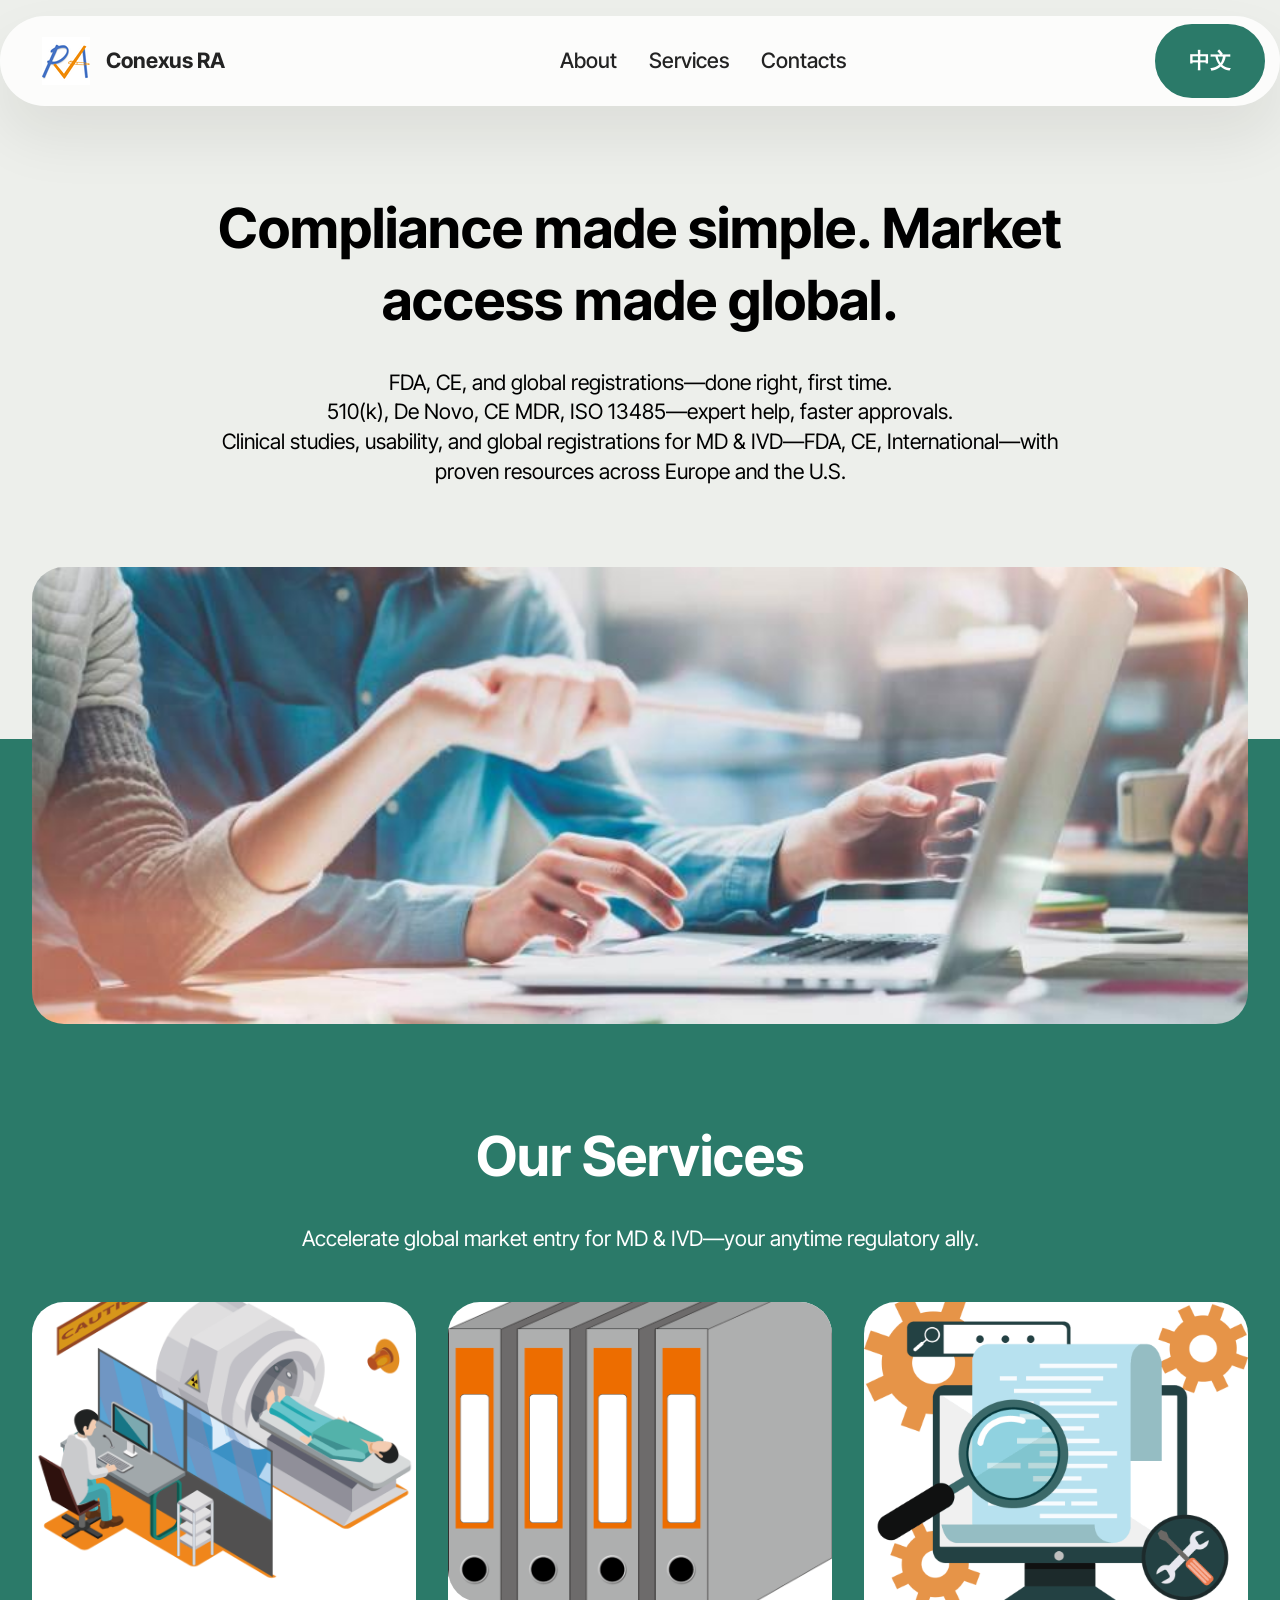
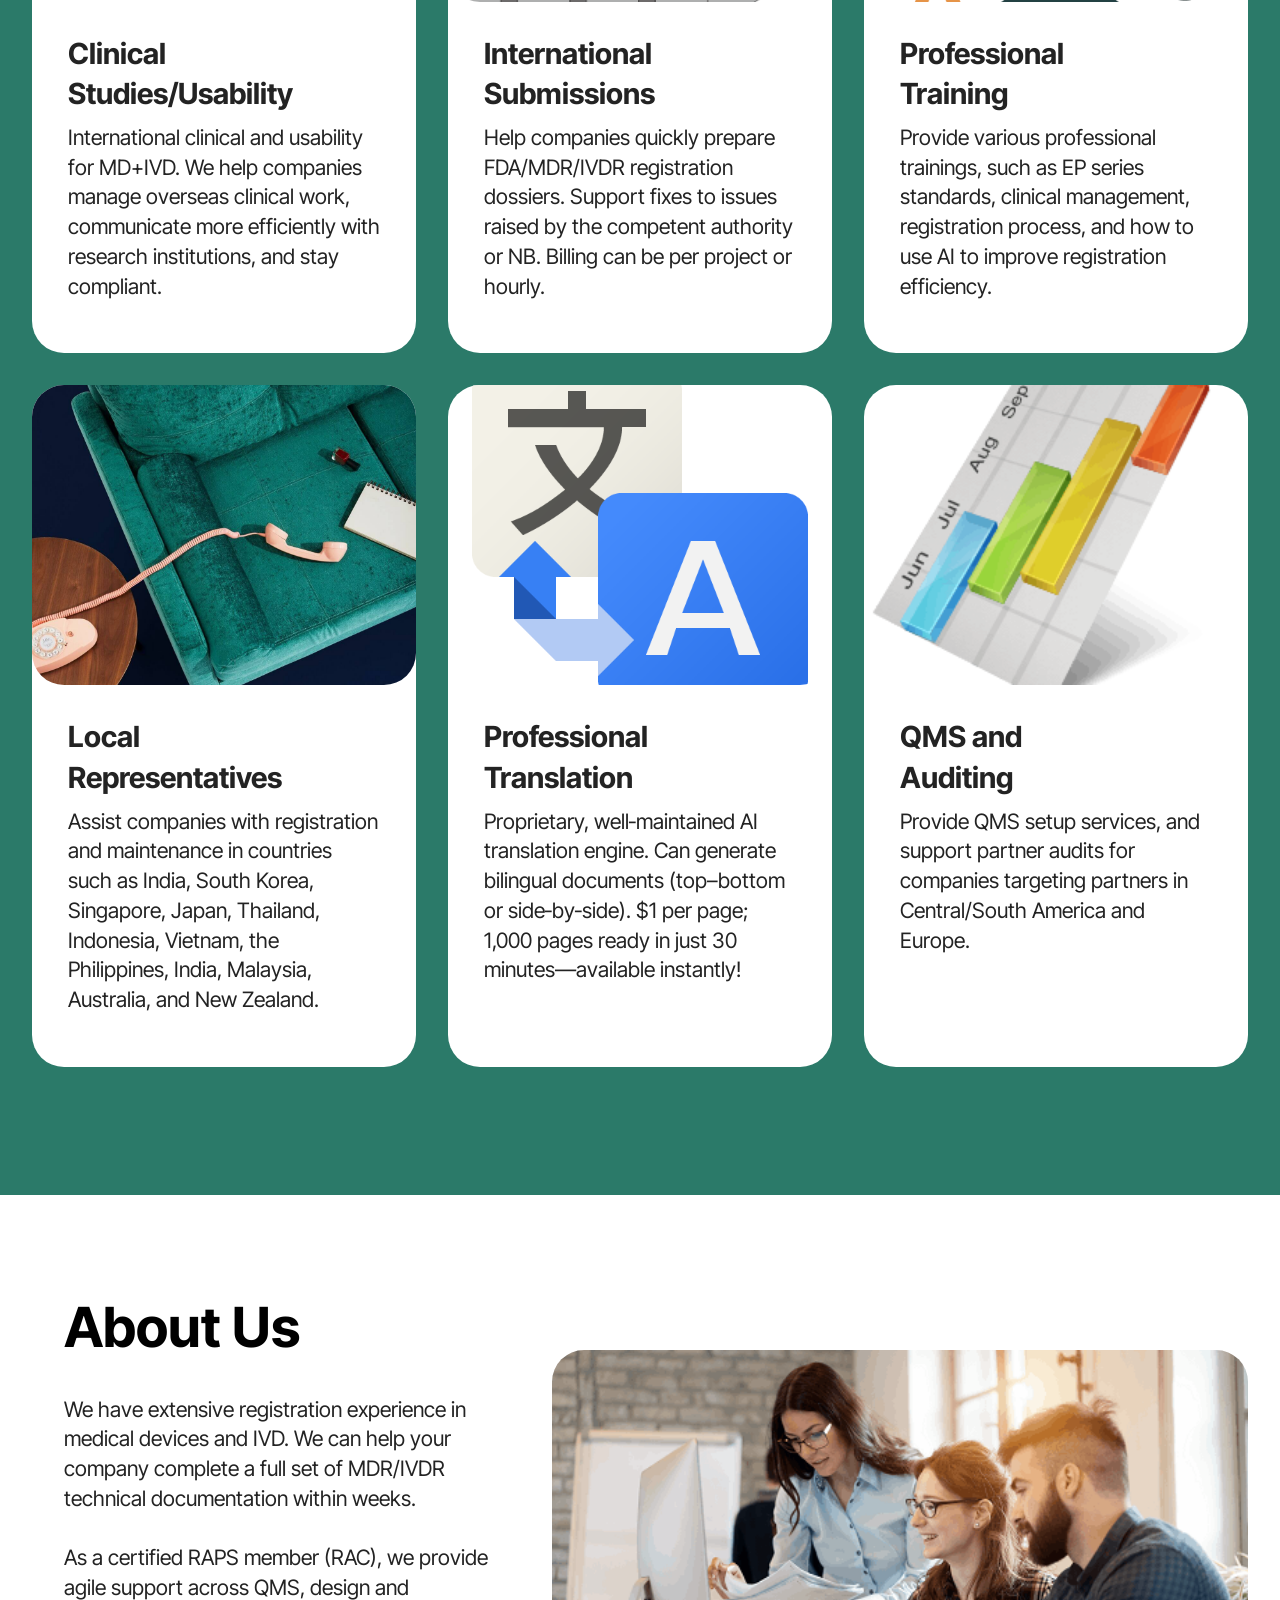
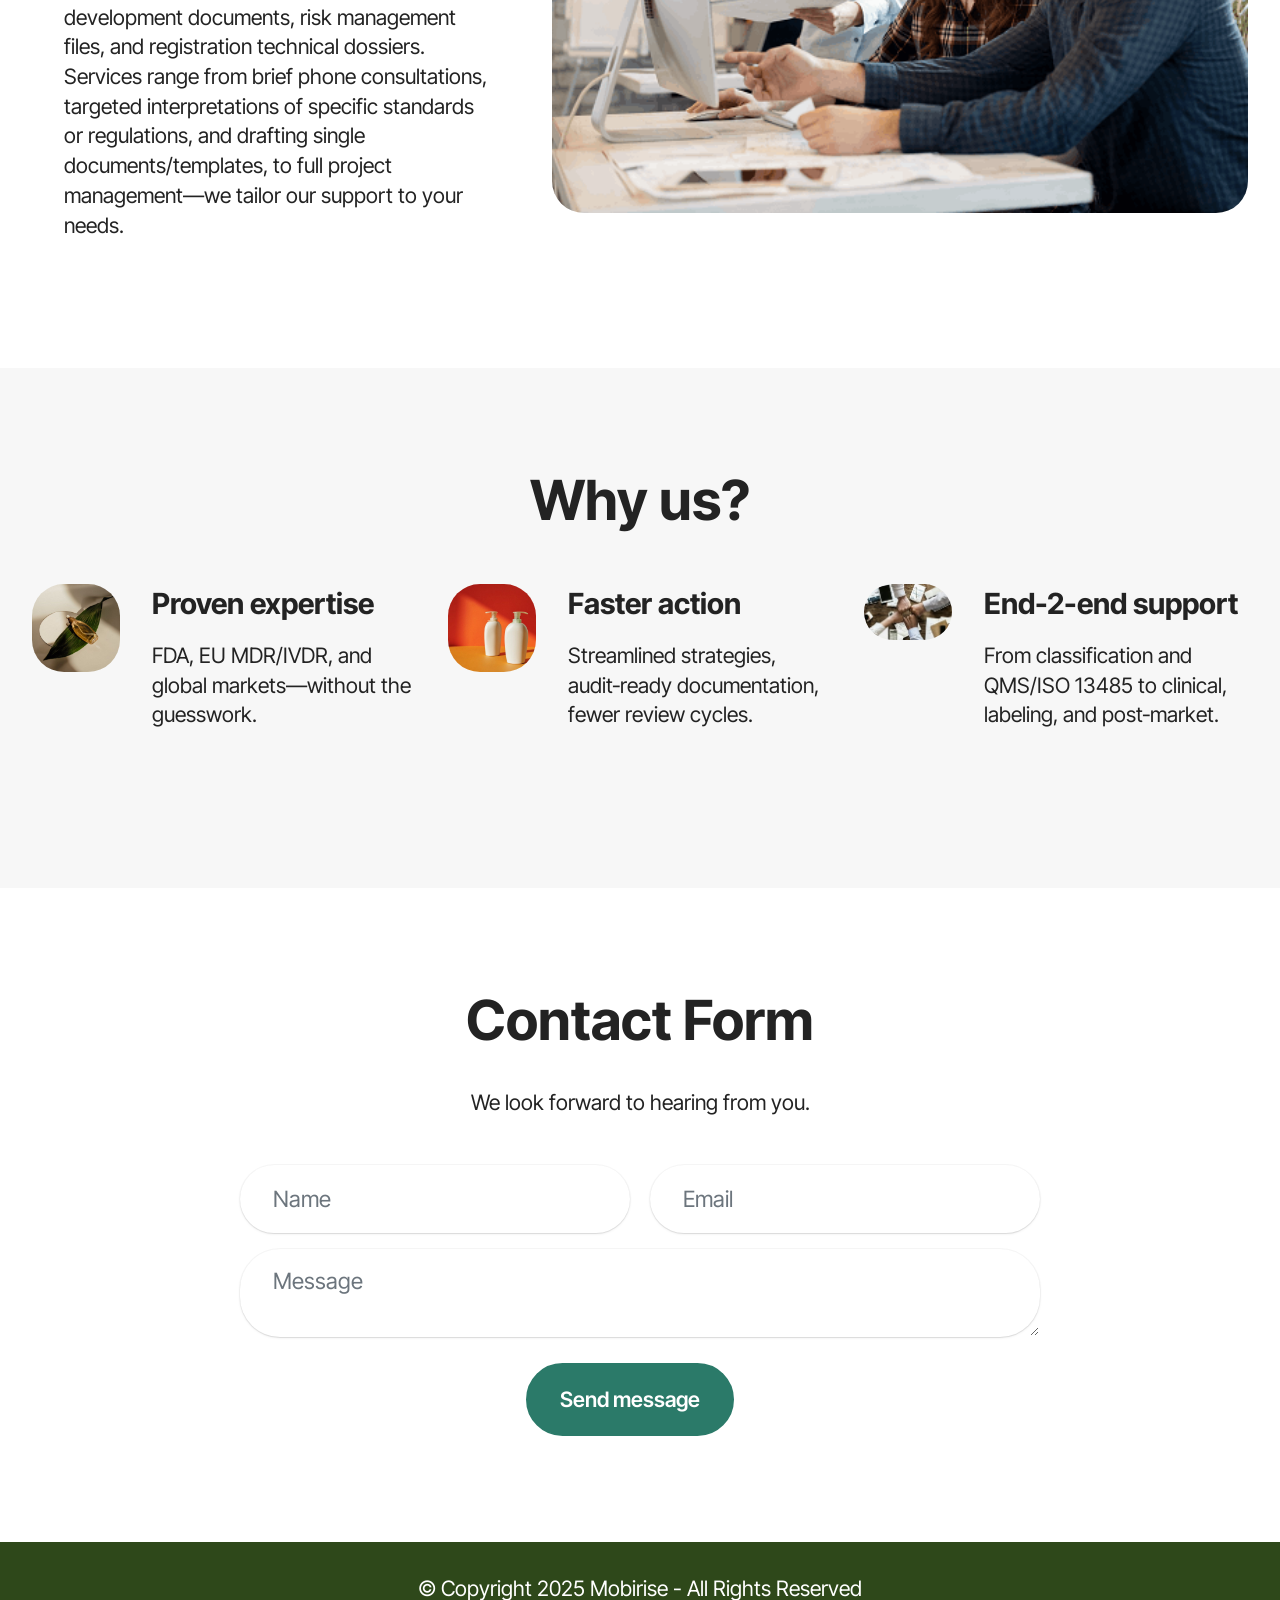
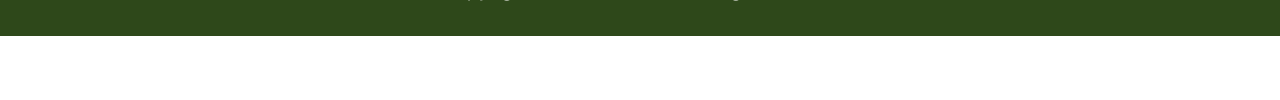
==== index.html @ fc30dd60 "minor corrections" ====
<!DOCTYPE html>
<html  >
<head>
  <!-- Site made with Mobirise Website Builder v6.1.4, https://mobirise.com -->
  <meta charset="UTF-8">
  <meta http-equiv="X-UA-Compatible" content="IE=edge">
  <meta name="generator" content="Mobirise v6.1.4, mobirise.com">
  <meta name="viewport" content="width=device-width, initial-scale=1, minimum-scale=1">
  <link rel="shortcut icon" href="assets/images/ra.ico" type="image/x-icon">
  <meta name="description" content="">
  
  
  <title>Home</title>
  <link rel="stylesheet" href="assets/web/assets/mobirise-icons2/mobirise2.css">
  <link rel="stylesheet" href="assets/bootstrap/css/bootstrap.min.css">
  <link rel="stylesheet" href="assets/animatecss/animate.css">
  <link rel="stylesheet" href="assets/dropdown/css/style.css">
  <link rel="stylesheet" href="assets/theme/css/style.css">
  <link rel="preload" href="https://fonts.googleapis.com/css?family=Inter+Tight:100,200,300,400,500,600,700,800,900,100i,200i,300i,400i,500i,600i,700i,800i,900i&display=swap" as="style" onload="this.onload=null;this.rel='stylesheet'">
  <noscript><link rel="stylesheet" href="https://fonts.googleapis.com/css?family=Inter+Tight:100,200,300,400,500,600,700,800,900,100i,200i,300i,400i,500i,600i,700i,800i,900i&display=swap"></noscript>
  <link rel="preload" as="style" href="assets/mobirise/css/mbr-additional.css?v=IrVIKi"><link rel="stylesheet" href="assets/mobirise/css/mbr-additional.css?v=IrVIKi" type="text/css">

  
  
  
</head>
<body>
  
  <section data-bs-version="5.1" class="menu menu1 cid-uZweFyrPrj" once="menu" id="menu01-2b">
	

	<nav class="navbar navbar-dropdown navbar-fixed-top navbar-expand-lg">
		<div class="container">
			<div class="navbar-brand">
				<span class="navbar-logo">
					<a href="https://mobiri.se">
						<img src="assets/images/ra.ico" alt="Mobirise Website Builder" style="height: 3rem;">
					</a>
				</span>
				<span class="navbar-caption-wrap"><a class="navbar-caption text-black display-4" href="https://mobiri.se">Conexus RA</a></span>
			</div>
			<button class="navbar-toggler" type="button" data-toggle="collapse" data-bs-toggle="collapse" data-target="#navbarSupportedContent" data-bs-target="#navbarSupportedContent" aria-controls="navbarNavAltMarkup" aria-expanded="false" aria-label="Toggle navigation">
				<div class="hamburger">
					<span></span>
					<span></span>
					<span></span>
					<span></span>
				</div>
			</button>
			<div class="collapse navbar-collapse" id="navbarSupportedContent">
				<ul class="navbar-nav nav-dropdown" data-app-modern-menu="true"><li class="nav-item">
						<a class="nav-link link text-black text-primary display-4" href="index.html#header01-7">About</a>
					</li>
					<li class="nav-item">
						<a class="nav-link link text-black text-primary display-4" href="index.html#features04-w" aria-expanded="false">Services</a>
					</li>
					<li class="nav-item">
						<a class="nav-link link text-black text-primary display-4" href="cn.html#form02-26">Contacts</a>
					</li></ul>
				
				<div class="navbar-buttons mbr-section-btn"><a class="btn btn-primary display-4" href="cn.html#header05-22">中文</a></div>
			</div>
		</div>
	</nav>
</section>

<section data-bs-version="5.1" class="header5 cid-tJS6uM4N87" id="header05-1">
	

	
	
	<div class="topbg"></div>
	<div class="align-center container">
		<div class="row justify-content-center">
			<div class="col-md-12 col-lg-9">
				<h1 class="mbr-section-title mbr-fonts-style mb-4 display-2"><strong>Compliance made simple. Market access made global.</strong></h1>
				<p class="mbr-text mbr-fonts-style mb-4 display-7">FDA, CE, and global registrations—done right, first time.
<br>510(k), De Novo, CE MDR, ISO 13485—expert help, faster approvals.<br>Clinical studies, usability, and global registrations for MD &amp; IVD—FDA, CE, International—with proven resources across Europe and the U.S.<br></p>
				
			</div>
		</div>
		<div class="row mt-5 justify-content-center">
			<div class="col-12 col-lg-12">
				<img src="assets/images/b01-848x319.jpg" alt="Mobirise Website Builder" title="">
			</div>
		</div>
	</div>
</section>

<section data-bs-version="5.1" class="features4 cid-tMlEXTHLbS" id="features04-w">
	
	
	<div class="container">
		<div class="row justify-content-center">
			<div class="col-12 content-head">
				<div class="mbr-section-head mb-5">
					<h4 class="mbr-section-title mbr-fonts-style align-center mb-0 display-2"><strong>Our Services</strong></h4>
					<h5 class="mbr-section-subtitle mbr-fonts-style align-center mb-0 mt-4 display-7">Accelerate global market entry for MD &amp; IVD—your anytime regulatory ally.</h5>
					
				</div>
			</div>
		</div>
		<div class="row">
			<div class="item features-image col-12 col-md-6 col-lg-4 active">
				<div class="item-wrapper">
					<div class="item-img">
						<img src="assets/images/e8af95e9aa8c-816x816.png" alt="Mobirise Website Builder" data-slide-to="0" data-bs-slide-to="0">
					</div>
					<div class="item-content">
						<h5 class="item-title mbr-fonts-style display-5"><strong>Clinical Studies/Usability</strong></h5>
						
						<p class="mbr-text mbr-fonts-style display-7">International clinical and usability for MD+IVD. We help companies manage overseas clinical work, communicate more efficiently with research institutions, and stay compliant.<br></p>
						
					</div>

				</div>
			</div>
			<div class="item features-image col-12 col-md-6 col-lg-4">
				<div class="item-wrapper">
					<div class="item-img">
						<img src="assets/images/e6a1a3e6a188e79b92-816x753.png" alt="Mobirise Website Builder" data-slide-to="1" data-bs-slide-to="1">
					</div>
					<div class="item-content">
						<h5 class="item-title mbr-fonts-style display-5"><strong>International Submissions</strong></h5>
						
						<p class="mbr-text mbr-fonts-style display-7">
							Help companies quickly prepare FDA/MDR/IVDR registration dossiers. Support fixes to issues raised by the competent authority or NB. Billing can be per project or hourly.
						</p>
						
					</div>
				</div>
			</div>
			<div class="item features-image col-12 col-md-6 col-lg-4">
				<div class="item-wrapper">
					<div class="item-img">
						<img src="assets/images/e9a1b9e79bae-512x419.png" alt="Mobirise Website Builder" data-slide-to="2" data-bs-slide-to="2">
					</div>
					<div class="item-content">
						<h5 class="item-title mbr-fonts-style display-5"><strong>Professional </strong><br><strong>Training</strong></h5>
						
						<p class="mbr-text mbr-fonts-style display-7">Provide various professional trainings, such as EP series standards, clinical management, registration process, and how to use AI to improve registration efficiency.</p>
						
					</div>
				</div>
			</div><div class="item features-image col-12 col-md-6 col-lg-4">
				<div class="item-wrapper">
					<div class="item-img">
						<img src="assets/images/gallery02.jpg" alt="Mobirise Website Builder" data-slide-to="3" data-bs-slide-to="3">
					</div>
					<div class="item-content">
						<h5 class="item-title mbr-fonts-style display-5"><strong>Local </strong><br><strong>Representatives</strong></h5>
						
						<p class="mbr-text mbr-fonts-style display-7">Assist companies with registration and maintenance in countries such as India, South Korea, Singapore, Japan, Thailand, Indonesia, Vietnam, the Philippines, India, Malaysia, Australia, and New Zealand.<br>
						</p>
						
					</div>
				</div>
			</div><div class="item features-image col-12 col-md-6 col-lg-4">
				<div class="item-wrapper">
					<div class="item-img">
						<img src="assets/images/e7bfbbe8af91-512x512.png" alt="Mobirise Website Builder" data-slide-to="4" data-bs-slide-to="4">
					</div>
					<div class="item-content">
						<h5 class="item-title mbr-fonts-style display-5"><strong>Professional Translation</strong></h5>
						
						<p class="mbr-text mbr-fonts-style display-7">Proprietary, well‑maintained AI translation engine. Can generate bilingual documents (top–bottom or side‑by‑side). $1 per page; 1,000 pages ready in just 30 minutes—available instantly!<br>
						</p>
						
					</div>
				</div>
			</div><div class="item features-image col-12 col-md-6 col-lg-4">
				<div class="item-wrapper">
					<div class="item-img">
						<img src="assets/images/e9a1b9e79baee8bf9be5baa6-256x256.png" alt="Mobirise Website Builder" data-slide-to="5" data-bs-slide-to="5">
					</div>
					<div class="item-content">
						<h5 class="item-title mbr-fonts-style display-5"><strong>QMS and </strong><br><strong>Auditing</strong></h5>
						
						<p class="mbr-text mbr-fonts-style display-7">Provide QMS setup services, and support partner audits for companies targeting partners in Central/South America and Europe.</p>
						
					</div>
				</div>
			</div>
		</div>
	</div>
</section>

<section data-bs-version="5.1" class="header1 cid-tJS9vXDdRK" id="header01-7">
	

	
	

	<div class="container">
		<div class="row justify-content-center">
			<div class="col-12 col-md-12 col-lg-7 image-wrapper">
				<img class="w-100" src="assets/images/b02-500x333.png" alt="Mobirise Website Builder">
			</div>
			<div class="col-12 col-lg col-md-12">
				<div class="text-wrapper align-left">
					<h1 class="mbr-section-title mbr-fonts-style mb-4 display-2"><strong>About Us</strong></h1>
					<p class="mbr-text mbr-fonts-style mb-4 display-7">We have extensive registration experience in medical devices and IVD. We can help your company complete a full set of MDR/IVDR technical documentation within weeks.
<br>
<br>As a certified RAPS member (RAC), we provide agile support across QMS, design and development documents, risk management files, and registration technical dossiers. Services range from brief phone consultations, targeted interpretations of specific standards or regulations, and drafting single documents/templates, to full project management—we tailor our support to your needs.</p>
					
				</div>
			</div>
		</div>
	</div>
</section>

<section data-bs-version="5.1" class="features15 cid-tLek7gQhG7" id="features015-m">
	

	
	
	<div class="container">
		<div class="mbr-section-head mb-5">
			<h4 class="mbr-section-title mbr-fonts-style align-center mb-0 display-2">
			  <strong>Why us?</strong></h4>
			
		  </div>
		<div class="row justify-content-center">
			<div class="item features-without-image col-12 col-lg-4 active">
				<div class="item-wrapper">
					<div class="img-wrapper">
						<img src="assets/images/shop1.jpg" alt="Mobirise Website Builder">
					</div>
					<div class="card-box">
						<h4 class="card-title mbr-fonts-style mb-3 display-5"><strong>Proven expertise</strong></h4>
						<h5 class="card-text mbr-fonts-style display-7">FDA, EU MDR/IVDR, and global markets—without the guesswork.</h5>
					</div>
				</div>
			</div>
			<div class="item features-without-image col-12 col-lg-4">
				<div class="item-wrapper">
					<div class="img-wrapper">
						<img src="assets/images/shop2.jpg" alt="Mobirise Website Builder" data-slide-to="1" data-bs-slide-to="1">
					</div>
					<div class="card-box">
						<h4 class="card-title mbr-fonts-style mb-3 display-5"><strong>Faster action</strong></h4>
						<h5 class="card-text mbr-fonts-style display-7">Streamlined strategies, audit‑ready documentation, fewer review cycles.<br><br></h5>
					</div>
				</div>
			</div><div class="item features-without-image col-12 col-lg-4">
				<div class="item-wrapper">
					<div class="img-wrapper">
						<img src="assets/images/mbr-179x113.jpg" alt="Mobirise Website Builder" data-slide-to="2" data-bs-slide-to="2">
					</div>
					<div class="card-box">
						<h4 class="card-title mbr-fonts-style mb-3 display-5">
							<strong>End-2-end support</strong></h4>
						<h5 class="card-text mbr-fonts-style display-7">From classification and QMS/ISO 13485 to clinical, labeling, and post‑market.</h5>
					</div>
				</div>
			</div>
			
		</div>
	</div>
</section>

<section data-bs-version="5.1" class="form5 cid-tJS9pBcTSa" id="form02-6">
    
    
    <div class="container">
        <div class="mbr-section-head mb-5">
            <h3 class="mbr-section-title mbr-fonts-style align-center mb-0 display-2">
                <strong>Contact Form</strong></h3>
            <h4 class="mbr-section-subtitle mbr-fonts-style align-center mb-0 mt-4 display-7">We look forward to hearing from you.</h4>
        </div>
        <div class="row justify-content-center mt-4">
            <div class="col-lg-8 mx-auto mbr-form" data-form-type="formoid">
                <form action="https://mobirise.eu/" method="POST" class="mbr-form form-with-styler" data-form-title="Form Name"><input type="hidden" name="email" data-form-email="true" value="lDAAE/EDaq6fN4vJuvsX+tyfAviZ7JLt6PGKnml3e+EcFwOtimEhssfkJ/Usup5hLaOSq/3iMN1JlCPkifOifafYAxtlxkHt/qi8Up5UuXxCKUzlO1KZJ4SlU8zvVx55">
                    <div class="row">
                        <div hidden="hidden" data-form-alert="" class="alert alert-success col-12">Thanks for filling out the form!</div>
                        <div hidden="hidden" data-form-alert-danger="" class="alert alert-danger col-12">
                            Oops...! some problem!
                        </div>
                    </div>
                    <div class="dragArea row">
                        <div class="col-md col-sm-12 form-group mb-3" data-for="name">
                            <input type="text" name="name" placeholder="Name" data-form-field="name" class="form-control" value="" id="name-form02-6">
                        </div>
                        <div class="col-md col-sm-12 form-group mb-3" data-for="email">
                            <input type="email" name="email" placeholder="Email" data-form-field="email" class="form-control" value="" id="email-form02-6">
                        </div>
                        
                        <div class="col-12 form-group mb-3" data-for="textarea">
                            <textarea name="textarea" placeholder="Message" data-form-field="textarea" class="form-control" id="textarea-form02-6"></textarea>
                        </div>
                        <div class="col-lg-12 col-md-12 col-sm-12 align-center mbr-section-btn"><button type="submit" class="btn btn-primary display-7">Send message</button></div>
                    </div>
                </form>
            </div>
        </div>
    </div>
</section>

<section data-bs-version="5.1" class="footer4 cid-uZvX0eN5pg" once="footers" id="footer04-20">

    

    

    <div class="container">
        <div class="media-container-row align-center mbr-white">
            <div class="col-12">
                <p class="mbr-text mb-0 mbr-fonts-style display-7">
                    © Copyright 2025 Mobirise - All Rights Reserved
                </p>
            </div>
        </div>
    </div>
</section><section class="display-7" style="padding: 0;align-items: center;justify-content: center;flex-wrap: wrap;    align-content: center;display: flex;position: relative;height: 4rem;"><a href="https://mobiri.se/4263127" style="flex: 1 1;height: 4rem;position: absolute;width: 100%;z-index: 1;"><img alt="" style="height: 4rem;" src="[data-uri]"></a><p style="margin: 0;text-align: center;" class="display-7">&#8204;</p><a style="z-index:1" href="https://mobirise.com/builder/ai-website-generator.html">AI Website Generator</a></section><script src="assets/bootstrap/js/bootstrap.bundle.min.js"></script>  <script src="assets/smoothscroll/smooth-scroll.js"></script>  <script src="assets/ytplayer/index.js"></script>  <script src="assets/dropdown/js/navbar-dropdown.js"></script>  <script src="assets/theme/js/script.js"></script>  <script src="assets/formoid/formoid.min.js"></script>  
  
  
  <input name="animation" type="hidden">
  </body>
</html>
---- assets/dropdown/css/style.css ----
.navbar-dropdown {
  left: 0;
  padding: 0;
  position: absolute;
  right: 0;
  top: 0;
  transition: all 0.45s ease;
  z-index: 1030;
  background: #282828; }
  .navbar-dropdown .navbar-logo {
    margin-right: 0.8rem;
    transition: margin 0.3s ease-in-out;
    vertical-align: middle; }
    .navbar-dropdown .navbar-logo img {
      height: 3.125rem;
      transition: all 0.3s ease-in-out; }
    .navbar-dropdown .navbar-logo.mbr-iconfont {
      font-size: 3.125rem;
      line-height: 3.125rem; }
  .navbar-dropdown .navbar-caption {
    font-weight: 700;
    white-space: normal;
    vertical-align: -4px;
    line-height: 3.125rem !important; }
    .navbar-dropdown .navbar-caption, .navbar-dropdown .navbar-caption:hover {
      color: inherit;
      text-decoration: none; }
  .navbar-dropdown .mbr-iconfont + .navbar-caption {
    vertical-align: -1px; }
  .navbar-dropdown.navbar-fixed-top {
    position: fixed; }
  .navbar-dropdown .navbar-brand span {
    vertical-align: -4px; }
  .navbar-dropdown.bg-color.transparent {
    background: none; }
  .navbar-dropdown.navbar-short .navbar-brand {
    padding: 0.625rem 0; }
    .navbar-dropdown.navbar-short .navbar-brand span {
      vertical-align: -1px; }
  .navbar-dropdown.navbar-short .navbar-caption {
    line-height: 2.375rem !important;
    vertical-align: -2px; }
  .navbar-dropdown.navbar-short .navbar-logo {
    margin-right: 0.5rem; }
    .navbar-dropdown.navbar-short .navbar-logo img {
      height: 2.375rem; }
    .navbar-dropdown.navbar-short .navbar-logo.mbr-iconfont {
      font-size: 2.375rem;
      line-height: 2.375rem; }
  .navbar-dropdown.navbar-short .mbr-table-cell {
    height: 3.625rem; }
  .navbar-dropdown .navbar-close {
    left: 0.6875rem;
    position: fixed;
    top: 0.75rem;
    z-index: 1000; }
  .navbar-dropdown .hamburger-icon {
    content: "";
    display: inline-block;
    vertical-align: middle;
    width: 16px;
    -webkit-box-shadow: 0 -6px 0 1px #282828,0 0 0 1px #282828,0 6px 0 1px #282828;
    -moz-box-shadow: 0 -6px 0 1px #282828,0 0 0 1px #282828,0 6px 0 1px #282828;
    box-shadow: 0 -6px 0 1px #282828,0 0 0 1px #282828,0 6px 0 1px #282828; }

.dropdown-menu .dropdown-toggle[data-toggle="dropdown-submenu"]::after {
  border-bottom: 0.35em solid transparent;
  border-left: 0.35em solid;
  border-right: 0;
  border-top: 0.35em solid transparent;
  margin-left: 0.3rem; }

.dropdown-menu .dropdown-item:focus {
  outline: 0; }

.nav-dropdown {
  font-size: 0.75rem;
  font-weight: 500;
  height: auto !important; }
  .nav-dropdown .nav-btn {
    padding-left: 1rem; }
  .nav-dropdown .link {
    margin: .667em 1.667em;
    font-weight: 500;
    padding: 0;
    transition: color .2s ease-in-out; }
    .nav-dropdown .link.dropdown-toggle {
      margin-right: 2.583em; }
      .nav-dropdown .link.dropdown-toggle::after {
        margin-left: .25rem;
        border-top: 0.35em solid;
        border-right: 0.35em solid transparent;
        border-left: 0.35em solid transparent;
        border-bottom: 0; }
      .nav-dropdown .link.dropdown-toggle[aria-expanded="true"] {
        margin: 0;
        padding: 0.667em 3.263em  0.667em 1.667em; }
  .nav-dropdown .link::after,
  .nav-dropdown .dropdown-item::after {
    color: inherit; }
  .nav-dropdown .btn {
    font-size: 0.75rem;
    font-weight: 700;
    letter-spacing: 0;
    margin-bottom: 0;
    padding-left: 1.25rem;
    padding-right: 1.25rem; }
  .nav-dropdown .dropdown-menu {
    border-radius: 0;
    border: 0;
    left: 0;
    margin: 0;
    padding-bottom: 1.25rem;
    padding-top: 1.25rem;
    position: relative; }
  .nav-dropdown .dropdown-submenu {
    margin-left: 0.125rem;
    top: 0; }
  .nav-dropdown .dropdown-item {
    font-weight: 500;
    line-height: 2;
    padding: 0.3846em 4.615em 0.3846em 1.5385em;
    position: relative;
    transition: color .2s ease-in-out, background-color .2s ease-in-out; }
    .nav-dropdown .dropdown-item::after {
      margin-top: -0.3077em;
      position: absolute;
      right: 1.1538em;
      top: 50%; }
    .nav-dropdown .dropdown-item:focus, .nav-dropdown .dropdown-item:hover {
      background: none; }

@media (max-width: 767px) {
  .nav-dropdown.navbar-toggleable-sm {
    bottom: 0;
    display: none;
    left: 0;
    overflow-x: hidden;
    position: fixed;
    top: 0;
    transform: translateX(-100%);
    -ms-transform: translateX(-100%);
    -webkit-transform: translateX(-100%);
    width: 18.75rem;
    z-index: 999; } }
.nav-dropdown.navbar-toggleable-xl {
  bottom: 0;
  display: none;
  left: 0;
  overflow-x: hidden;
  position: fixed;
  top: 0;
  transform: translateX(-100%);
  -ms-transform: translateX(-100%);
  -webkit-transform: translateX(-100%);
  width: 18.75rem;
  z-index: 999; }

.nav-dropdown-sm {
  display: block !important;
  overflow-x: hidden;
  overflow: auto;
  padding-top: 3.875rem; }
  .nav-dropdown-sm::after {
    content: "";
    display: block;
    height: 3rem;
    width: 100%; }
  .nav-dropdown-sm.collapse.in ~ .navbar-close {
    display: block !important; }
  .nav-dropdown-sm.collapsing, .nav-dropdown-sm.collapse.in {
    transform: translateX(0);
    -ms-transform: translateX(0);
    -webkit-transform: translateX(0);
    transition: all 0.25s ease-out;
    -webkit-transition: all 0.25s ease-out;
    background: #282828; }
  .nav-dropdown-sm.collapsing[aria-expanded="false"] {
    transform: translateX(-100%);
    -ms-transform: translateX(-100%);
    -webkit-transform: translateX(-100%); }
  .nav-dropdown-sm .nav-item {
    display: block;
    margin-left: 0 !important;
    padding-left: 0; }
  .nav-dropdown-sm .link,
  .nav-dropdown-sm .dropdown-item {
    border-top: 1px dotted rgba(255, 255, 255, 0.1);
    font-size: 0.8125rem;
    line-height: 1.6;
    margin: 0 !important;
    padding: 0.875rem 2.4rem 0.875rem 1.5625rem !important;
    position: relative;
    white-space: normal; }
    .nav-dropdown-sm .link:focus, .nav-dropdown-sm .link:hover,
    .nav-dropdown-sm .dropdown-item:focus,
    .nav-dropdown-sm .dropdown-item:hover {
      background: rgba(0, 0, 0, 0.2) !important;
      color: #c0a375; }
  .nav-dropdown-sm .nav-btn {
    position: relative;
    padding: 1.5625rem 1.5625rem 0 1.5625rem; }
    .nav-dropdown-sm .nav-btn::before {
      border-top: 1px dotted rgba(255, 255, 255, 0.1);
      content: "";
      left: 0;
      position: absolute;
      top: 0;
      width: 100%; }
    .nav-dropdown-sm .nav-btn + .nav-btn {
      padding-top: 0.625rem; }
      .nav-dropdown-sm .nav-btn + .nav-btn::before {
        display: none; }
  .nav-dropdown-sm .btn {
    padding: 0.625rem 0; }
  .nav-dropdown-sm .dropdown-toggle[data-toggle="dropdown-submenu"]::after {
    margin-left: .25rem;
    border-top: 0.35em solid;
    border-right: 0.35em solid transparent;
    border-left: 0.35em solid transparent;
    border-bottom: 0; }
  .nav-dropdown-sm .dropdown-toggle[data-toggle="dropdown-submenu"][aria-expanded="true"]::after {
    border-top: 0;
    border-right: 0.35em solid transparent;
    border-left: 0.35em solid transparent;
    border-bottom: 0.35em solid; }
  .nav-dropdown-sm .dropdown-menu {
    margin: 0;
    padding: 0;
    position: relative;
    top: 0;
    left: 0;
    width: 100%;
    border: 0;
    float: none;
    border-radius: 0;
    background: none; }
  .nav-dropdown-sm .dropdown-submenu {
    left: 100%;
    margin-left: 0.125rem;
    margin-top: -1.25rem;
    top: 0; }

.navbar-toggleable-sm .nav-dropdown .dropdown-menu {
  position: absolute; }

.navbar-toggleable-sm .nav-dropdown .dropdown-submenu {
  left: 100%;
  margin-left: 0.125rem;
  margin-top: -1.25rem;
  top: 0; }

.navbar-toggleable-sm.opened .nav-dropdown .dropdown-menu {
  position: relative; }

.navbar-toggleable-sm.opened .nav-dropdown .dropdown-submenu {
  left: 0;
  margin-left: 00rem;
  margin-top: 0rem;
  top: 0; }

.is-builder .nav-dropdown.collapsing {
  transition: none !important; }
---- assets/theme/css/style.css ----
@charset "UTF-8";
section {
  background-color: #ffffff;
}

body {
  font-style: normal;
  line-height: 1.5;
  font-weight: 400;
  color: #232323;
  position: relative;
}

button {
  background-color: transparent;
  border-color: transparent;
}

.embla__button,
.carousel-control {
  background-color: #edefea !important;
  opacity: 0.8 !important;
  color: #464845 !important;
  border-color: #edefea !important;
}

.carousel .close,
.modalWindow .close {
  background-color: #edefea !important;
  color: #464845 !important;
  border-color: #edefea !important;
  opacity: 0.8 !important;
}

.carousel .close:hover,
.modalWindow .close:hover {
  opacity: 1 !important;
}

.carousel-indicators li {
  background-color: #edefea !important;
  border: 2px solid #464845 !important;
}

.carousel-indicators li:hover,
.carousel-indicators li:active {
  opacity: 0.8 !important;
}

.embla__button:hover,
.carousel-control:hover {
  background-color: #edefea !important;
  opacity: 1 !important;
}

.modalWindow-video-container {
  height: 80%;
}

section,
.container,
.container-fluid {
  position: relative;
  word-wrap: break-word;
}

a.mbr-iconfont:hover {
  text-decoration: none;
}

.article .lead p,
.article .lead ul,
.article .lead ol,
.article .lead pre,
.article .lead blockquote {
  margin-bottom: 0;
}

a {
  font-style: normal;
  font-weight: 400;
  cursor: pointer;
}
a, a:hover {
  text-decoration: none;
}

.mbr-section-title {
  font-style: normal;
  line-height: 1.3;
}

.mbr-section-subtitle {
  line-height: 1.3;
}

.mbr-text {
  font-style: normal;
  line-height: 1.7;
}

h1,
h2,
h3,
h4,
h5,
h6,
.display-1,
.display-2,
.display-4,
.display-5,
.display-7,
span,
p,
a {
  line-height: 1;
  word-break: break-word;
  word-wrap: break-word;
  font-weight: 400;
}

b,
strong {
  font-weight: bold;
}

input:-webkit-autofill, input:-webkit-autofill:hover, input:-webkit-autofill:focus, input:-webkit-autofill:active {
  transition-delay: 9999s;
  -webkit-transition-property: background-color, color;
  transition-property: background-color, color;
}

textarea[type=hidden] {
  display: none;
}

section {
  background-position: 50% 50%;
  background-repeat: no-repeat;
  background-size: cover;
}
section .mbr-background-video,
section .mbr-background-video-preview {
  position: absolute;
  bottom: 0;
  left: 0;
  right: 0;
  top: 0;
}

.hidden {
  visibility: hidden;
}

.mbr-z-index20 {
  z-index: 20;
}

/*! Base colors */
.mbr-white {
  color: #ffffff;
}

.mbr-black {
  color: #111111;
}

.mbr-bg-white {
  background-color: #ffffff;
}

.mbr-bg-black {
  background-color: #000000;
}

/*! Text-aligns */
.align-left {
  text-align: left;
}

.align-center {
  text-align: center;
}

.align-right {
  text-align: right;
}

/*! Font-weight  */
.mbr-light {
  font-weight: 300;
}

.mbr-regular {
  font-weight: 400;
}

.mbr-semibold {
  font-weight: 500;
}

.mbr-bold {
  font-weight: 700;
}

/*! Media  */
.media-content {
  flex-basis: 100%;
}

.media-container-row {
  display: flex;
  flex-direction: row;
  flex-wrap: wrap;
  justify-content: center;
  align-content: center;
  align-items: start;
}
.media-container-row .media-size-item {
  width: 400px;
}

.media-container-column {
  display: flex;
  flex-direction: column;
  flex-wrap: wrap;
  justify-content: center;
  align-content: center;
  align-items: stretch;
}
.media-container-column > * {
  width: 100%;
}

@media (min-width: 992px) {
  .media-container-row {
    flex-wrap: nowrap;
  }
}
figure {
  margin-bottom: 0;
  overflow: hidden;
}

figure[mbr-media-size] {
  transition: width 0.1s;
}

img,
iframe {
  display: block;
  width: 100%;
}

.card {
  background-color: transparent;
  border: none;
}

.card-box {
  width: 100%;
}

.card-img {
  text-align: center;
  flex-shrink: 0;
  -webkit-flex-shrink: 0;
}

.media {
  max-width: 100%;
  margin: 0 auto;
}

.mbr-figure {
  align-self: center;
}

.media-container > div {
  max-width: 100%;
}

.mbr-figure img,
.card-img img {
  width: 100%;
}

@media (max-width: 991px) {
  .media-size-item {
    width: auto !important;
  }
  .media {
    width: auto;
  }
  .mbr-figure {
    width: 100% !important;
  }
}
/*! Buttons */
.mbr-section-btn {
  margin-left: -0.6rem;
  margin-right: -0.6rem;
  font-size: 0;
}

.btn {
  font-weight: 600;
  border-width: 1px;
  font-style: normal;
  margin: 0.6rem 0.6rem;
  white-space: normal;
  transition: all 0.2s ease-in-out;
  display: inline-flex;
  align-items: center;
  justify-content: center;
  word-break: break-word;
}

.btn-sm {
  font-weight: 600;
  letter-spacing: 0px;
  transition: all 0.3s ease-in-out;
}

.btn-md {
  font-weight: 600;
  letter-spacing: 0px;
  transition: all 0.3s ease-in-out;
}

.btn-lg {
  font-weight: 600;
  letter-spacing: 0px;
  transition: all 0.3s ease-in-out;
}

.btn-form {
  margin: 0;
}
.btn-form:hover {
  cursor: pointer;
}

nav .mbr-section-btn {
  margin-left: 0rem;
  margin-right: 0rem;
}

/*! Btn icon margin */
.btn .mbr-iconfont,
.btn.btn-sm .mbr-iconfont {
  order: 1;
  cursor: pointer;
  margin-left: 0.5rem;
  vertical-align: sub;
}

.btn.btn-md .mbr-iconfont,
.btn.btn-md .mbr-iconfont {
  margin-left: 0.8rem;
}

.mbr-regular {
  font-weight: 400;
}

.mbr-semibold {
  font-weight: 500;
}

.mbr-bold {
  font-weight: 700;
}

[type=submit] {
  -webkit-appearance: none;
}

/*! Full-screen */
.mbr-fullscreen .mbr-overlay {
  min-height: 100vh;
}

.mbr-fullscreen {
  display: flex;
  display: -moz-flex;
  display: -ms-flex;
  display: -o-flex;
  align-items: center;
  min-height: 100vh;
  padding-top: 3rem;
  padding-bottom: 3rem;
}

/*! Map */
.map {
  height: 25rem;
  position: relative;
}
.map iframe {
  width: 100%;
  height: 100%;
}

/*! Scroll to top arrow */
.mbr-arrow-up {
  bottom: 25px;
  right: 90px;
  position: fixed;
  text-align: right;
  z-index: 5000;
  color: #ffffff;
  font-size: 22px;
}

.mbr-arrow-up a {
  background: rgba(0, 0, 0, 0.2);
  border-radius: 50%;
  color: #fff;
  display: inline-block;
  height: 60px;
  width: 60px;
  border: 2px solid #fff;
  outline-style: none !important;
  position: relative;
  text-decoration: none;
  transition: all 0.3s ease-in-out;
  cursor: pointer;
  text-align: center;
}
.mbr-arrow-up a:hover {
  background-color: rgba(0, 0, 0, 0.4);
}
.mbr-arrow-up a i {
  line-height: 60px;
}

.mbr-arrow-up-icon {
  display: block;
  color: #fff;
}

.mbr-arrow-up-icon::before {
  content: "›";
  display: inline-block;
  font-family: serif;
  font-size: 22px;
  line-height: 1;
  font-style: normal;
  position: relative;
  top: 6px;
  left: -4px;
  transform: rotate(-90deg);
}

/*! Arrow Down */
.mbr-arrow {
  position: absolute;
  bottom: 45px;
  left: 50%;
  width: 60px;
  height: 60px;
  cursor: pointer;
  background-color: rgba(80, 80, 80, 0.5);
  border-radius: 50%;
  transform: translateX(-50%);
}
@media (max-width: 767px) {
  .mbr-arrow {
    display: none;
  }
}
.mbr-arrow > a {
  display: inline-block;
  text-decoration: none;
  outline-style: none;
  animation: arrowdown 1.7s ease-in-out infinite;
  color: #ffffff;
}
.mbr-arrow > a > i {
  position: absolute;
  top: -2px;
  left: 15px;
  font-size: 2rem;
}

#scrollToTop a i::before {
  content: "";
  position: absolute;
  display: block;
  border-bottom: 2.5px solid #fff;
  border-left: 2.5px solid #fff;
  width: 27.8%;
  height: 27.8%;
  left: 50%;
  top: 51%;
  transform: translateY(-30%) translateX(-50%) rotate(135deg);
}

@keyframes arrowdown {
  0% {
    transform: translateY(0px);
  }
  50% {
    transform: translateY(-5px);
  }
  100% {
    transform: translateY(0px);
  }
}
@media (max-width: 500px) {
  .mbr-arrow-up {
    left: 0;
    right: 0;
    text-align: center;
  }
}
/*Gradients animation*/
@keyframes gradient-animation {
  from {
    background-position: 0% 100%;
    animation-timing-function: ease-in-out;
  }
  to {
    background-position: 100% 0%;
    animation-timing-function: ease-in-out;
  }
}
.bg-gradient {
  background-size: 200% 200%;
  animation: gradient-animation 5s infinite alternate;
  -webkit-animation: gradient-animation 5s infinite alternate;
}

.menu .navbar-brand {
  display: -webkit-flex;
}
.menu .navbar-brand span {
  display: flex;
  display: -webkit-flex;
}
.menu .navbar-brand .navbar-caption-wrap {
  display: -webkit-flex;
}
.menu .navbar-brand .navbar-logo img {
  display: -webkit-flex;
  width: auto;
}
@media (min-width: 768px) and (max-width: 991px) {
  .menu .navbar-toggleable-sm .navbar-nav {
    display: -ms-flexbox;
  }
}
@media (max-width: 991px) {
  .menu .navbar-collapse {
    max-height: 93.5vh;
  }
  .menu .navbar-collapse.show {
    overflow: auto;
  }
}
@media (min-width: 992px) {
  .menu .navbar-nav.nav-dropdown {
    display: -webkit-flex;
  }
  .menu .navbar-toggleable-sm .navbar-collapse {
    display: -webkit-flex !important;
  }
  .menu .collapsed .navbar-collapse {
    max-height: 93.5vh;
  }
  .menu .collapsed .navbar-collapse.show {
    overflow: auto;
  }
}
@media (max-width: 767px) {
  .menu .navbar-collapse {
    max-height: 80vh;
  }
}

.nav-link .mbr-iconfont {
  margin-right: 0.5rem;
}

.navbar {
  display: -webkit-flex;
  -webkit-flex-wrap: wrap;
  -webkit-align-items: center;
  -webkit-justify-content: space-between;
}

.navbar-collapse {
  -webkit-flex-basis: 100%;
  -webkit-flex-grow: 1;
  -webkit-align-items: center;
}

.nav-dropdown .link {
  padding: 0.667em 1.667em !important;
  margin: 0 !important;
}

.nav {
  display: -webkit-flex;
  -webkit-flex-wrap: wrap;
}

.row {
  display: -webkit-flex;
  -webkit-flex-wrap: wrap;
}

.justify-content-center {
  -webkit-justify-content: center;
}

.form-inline {
  display: -webkit-flex;
}

.card-wrapper {
  -webkit-flex: 1;
}

.carousel-control {
  z-index: 10;
  display: -webkit-flex;
}

.carousel-controls {
  display: -webkit-flex;
}

.media {
  display: -webkit-flex;
}

.form-group:focus {
  outline: none;
}

.jq-selectbox__select {
  padding: 7px 0;
  position: relative;
}

.jq-selectbox__dropdown {
  overflow: hidden;
  border-radius: 10px;
  position: absolute;
  top: 100%;
  left: 0 !important;
  width: 100% !important;
}

.jq-selectbox__trigger-arrow {
  right: 0;
  transform: translateY(-50%);
}

.jq-selectbox li {
  padding: 1.07em 0.5em;
}

input[type=range] {
  padding-left: 0 !important;
  padding-right: 0 !important;
}

.modal-dialog,
.modal-content {
  height: 100%;
}

.modal-dialog .carousel-inner {
  height: calc(100vh - 1.75rem);
}
@media (max-width: 575px) {
  .modal-dialog .carousel-inner {
    height: calc(100vh - 1rem);
  }
}

.carousel-item {
  text-align: center;
}

.carousel-item img {
  margin: auto;
}

.navbar-toggler {
  align-self: flex-start;
  padding: 0.25rem 0.75rem;
  font-size: 1.25rem;
  line-height: 1;
  background: transparent;
  border: 1px solid transparent;
  border-radius: 0.25rem;
}

.navbar-toggler:focus,
.navbar-toggler:hover {
  text-decoration: none;
  box-shadow: none;
}

.navbar-toggler-icon {
  display: inline-block;
  width: 1.5em;
  height: 1.5em;
  vertical-align: middle;
  content: "";
  background: no-repeat center center;
  background-size: 100% 100%;
}

.navbar-toggler-left {
  position: absolute;
  left: 1rem;
}

.navbar-toggler-right {
  position: absolute;
  right: 1rem;
}

.card-img {
  width: auto;
}

.menu .navbar.collapsed:not(.beta-menu) {
  flex-direction: column;
}

.carousel-item.active,
.carousel-item-next,
.carousel-item-prev {
  display: flex;
}

.note-air-layout .dropup .dropdown-menu,
.note-air-layout .navbar-fixed-bottom .dropdown .dropdown-menu {
  bottom: initial !important;
}

html,
body {
  height: auto;
  min-height: 100vh;
}

.dropup .dropdown-toggle::after {
  display: none;
}

.form-asterisk {
  font-family: initial;
  position: absolute;
  top: -2px;
  font-weight: normal;
}

.form-control-label {
  position: relative;
  cursor: pointer;
  margin-bottom: 0.357em;
  padding: 0;
}

.alert {
  color: #ffffff;
  border-radius: 0;
  border: 0;
  font-size: 1.1rem;
  line-height: 1.5;
  margin-bottom: 1.875rem;
  padding: 1.25rem;
  position: relative;
  text-align: center;
}
.alert.alert-form::after {
  background-color: inherit;
  bottom: -7px;
  content: "";
  display: block;
  height: 14px;
  left: 50%;
  margin-left: -7px;
  position: absolute;
  transform: rotate(45deg);
  width: 14px;
}

.form-control {
  background-color: #ffffff;
  background-clip: border-box;
  color: #232323;
  line-height: 1rem !important;
  height: auto;
  padding: 1.2rem 2rem;
  transition: border-color 0.25s ease 0s;
  border: 1px solid transparent !important;
  border-radius: 4px;
  box-shadow: rgba(0, 0, 0, 0.07) 0px 1px 1px 0px, rgba(0, 0, 0, 0.07) 0px 1px 3px 0px, rgba(0, 0, 0, 0.03) 0px 0px 0px 1px;
}
.form-active .form-control:invalid {
  border-color: red;
}

.row > * {
  padding-right: 1rem;
  padding-left: 1rem;
}

form .row {
  margin-left: -0.6rem;
  margin-right: -0.6rem;
}
form .row [class*=col] {
  padding-left: 0.6rem;
  padding-right: 0.6rem;
}

form .mbr-section-btn {
  padding-left: 0.6rem;
  padding-right: 0.6rem;
}

form .form-check-input {
  margin-top: 0.5;
}

textarea.form-control {
  line-height: 1.5rem !important;
}

.form-group {
  margin-bottom: 1.2rem;
}

.form-control,
form .btn {
  min-height: 48px;
}

.gdpr-block label span.textGDPR input[name=gdpr] {
  top: 7px;
}

.form-control:focus {
  box-shadow: none;
}

:focus {
  outline: none;
}

.mbr-overlay {
  background-color: #000;
  bottom: 0;
  left: 0;
  opacity: 0.5;
  position: absolute;
  right: 0;
  top: 0;
  z-index: 0;
  pointer-events: none;
}

blockquote {
  font-style: italic;
  padding: 3rem;
  font-size: 1.09rem;
  position: relative;
  border-left: 3px solid;
}

ul,
ol,
pre,
blockquote {
  margin-bottom: 2.3125rem;
}

.mt-4 {
  margin-top: 2rem !important;
}

.mb-4 {
  margin-bottom: 2rem !important;
}

.container,
.container-fluid {
  padding-left: 16px;
  padding-right: 16px;
}

.row {
  margin-left: -16px;
  margin-right: -16px;
}
.row > [class*=col] {
  padding-left: 16px;
  padding-right: 16px;
}

@media (min-width: 992px) {
  .container-fluid {
    padding-left: 32px;
    padding-right: 32px;
  }
}
@media (max-width: 991px) {
  .mbr-container {
    padding-left: 16px;
    padding-right: 16px;
  }
}
.app-video-wrapper > img {
  opacity: 1;
}

.app-video-wrapper {
  background: transparent;
}

.item {
  position: relative;
}

.dropdown-menu .dropdown-menu {
  left: 100%;
}

.dropdown-item + .dropdown-menu {
  display: none;
}

.dropdown-item:hover + .dropdown-menu,
.dropdown-menu:hover {
  display: block;
}

@media (min-aspect-ratio: 16/9) {
  .mbr-video-foreground {
    height: 300% !important;
    top: -100% !important;
  }
}
@media (max-aspect-ratio: 16/9) {
  .mbr-video-foreground {
    width: 300% !important;
    left: -100% !important;
  }
}.engine {
	position: absolute;
	text-indent: -2400px;
	text-align: center;
	padding: 0;
	top: 0;
	left: -2400px;
}
---- assets/mobirise/css/mbr-additional.css ----
.btn {
  border-width: 2px;
}
img,
.card-wrap,
.card-wrapper,
.video-wrapper,
.mbr-figure iframe,
.google-map iframe,
.slide-content,
.plan,
.card,
.item-wrapper {
  border-radius: 2rem !important;
}
.video-wrapper {
  overflow: hidden;
}
body {
  font-family: Inter Tight;
}
.display-1 {
  font-family: 'Inter Tight', sans-serif;
  font-size: 5rem;
  line-height: 1;
}
.display-1 > .mbr-iconfont {
  font-size: 6.25rem;
}
.display-2 {
  font-family: 'Inter Tight', sans-serif;
  font-size: 4rem;
  line-height: 1;
}
.display-2 > .mbr-iconfont {
  font-size: 5rem;
}
.display-4 {
  font-family: 'Inter Tight', sans-serif;
  font-size: 1.4rem;
  line-height: 1.5;
}
.display-4 > .mbr-iconfont {
  font-size: 1.75rem;
}
.display-5 {
  font-family: 'Inter Tight', sans-serif;
  font-size: 2rem;
  line-height: 1.5;
}
.display-5 > .mbr-iconfont {
  font-size: 2.5rem;
}
.display-7 {
  font-family: 'Inter Tight', sans-serif;
  font-size: 1.4rem;
  line-height: 1.3;
}
.display-7 > .mbr-iconfont {
  font-size: 1.75rem;
}
/* ---- Fluid typography for mobile devices ---- */
/* 1.4 - font scale ratio ( bootstrap == 1.42857 ) */
/* 100vw - current viewport width */
/* (48 - 20)  48 == 48rem == 768px, 20 == 20rem == 320px(minimal supported viewport) */
/* 0.65 - min scale variable, may vary */
@media (max-width: 992px) {
  .display-1 {
    font-size: 4rem;
  }
}
@media (max-width: 768px) {
  .display-1 {
    font-size: 3.5rem;
    font-size: calc( 2.4rem + (5 - 2.4) * ((100vw - 20rem) / (48 - 20)));
    line-height: calc( 1.1 * (2.4rem + (5 - 2.4) * ((100vw - 20rem) / (48 - 20))));
  }
  .display-2 {
    font-size: 3.2rem;
    font-size: calc( 2.05rem + (4 - 2.05) * ((100vw - 20rem) / (48 - 20)));
    line-height: calc( 1.3 * (2.05rem + (4 - 2.05) * ((100vw - 20rem) / (48 - 20))));
  }
  .display-4 {
    font-size: 1.12rem;
    font-size: calc( 1.14rem + (1.4 - 1.14) * ((100vw - 20rem) / (48 - 20)));
    line-height: calc( 1.4 * (1.14rem + (1.4 - 1.14) * ((100vw - 20rem) / (48 - 20))));
  }
  .display-5 {
    font-size: 1.6rem;
    font-size: calc( 1.35rem + (2 - 1.35) * ((100vw - 20rem) / (48 - 20)));
    line-height: calc( 1.4 * (1.35rem + (2 - 1.35) * ((100vw - 20rem) / (48 - 20))));
  }
  .display-7 {
    font-size: 1.12rem;
    font-size: calc( 1.14rem + (1.4 - 1.14) * ((100vw - 20rem) / (48 - 20)));
    line-height: calc( 1.4 * (1.14rem + (1.4 - 1.14) * ((100vw - 20rem) / (48 - 20))));
  }
}
@media (min-width: 992px) and (max-width: 1400px) {
  .display-1 {
    font-size: 3.5rem;
    font-size: calc( 2.4rem + (5 - 2.4) * ((100vw - 62rem) / (87 - 62)));
    line-height: calc( 1.1 * (2.4rem + (5 - 2.4) * ((100vw - 62rem) / (87 - 62))));
  }
  .display-2 {
    font-size: 3.2rem;
    font-size: calc( 2.05rem + (4 - 2.05) * ((100vw - 62rem) / (87 - 62)));
    line-height: calc( 1.3 * (2.05rem + (4 - 2.05) * ((100vw - 62rem) / (87 - 62))));
  }
  .display-4 {
    font-size: 1.12rem;
    font-size: calc( 1.14rem + (1.4 - 1.14) * ((100vw - 62rem) / (87 - 62)));
    line-height: calc( 1.4 * (1.14rem + (1.4 - 1.14) * ((100vw - 62rem) / (87 - 62))));
  }
  .display-5 {
    font-size: 1.6rem;
    font-size: calc( 1.35rem + (2 - 1.35) * ((100vw - 62rem) / (87 - 62)));
    line-height: calc( 1.4 * (1.35rem + (2 - 1.35) * ((100vw - 62rem) / (87 - 62))));
  }
  .display-7 {
    font-size: 1.12rem;
    font-size: calc( 1.14rem + (1.4 - 1.14) * ((100vw - 62rem) / (87 - 62)));
    line-height: calc( 1.4 * (1.14rem + (1.4 - 1.14) * ((100vw - 62rem) / (87 - 62))));
  }
}
/* Buttons */
.btn {
  padding: 1.25rem 2rem;
  border-radius: 4px;
}
@media (max-width: 767px) {
  .btn {
    padding: 0.75rem 1.5rem;
  }
}
.btn-sm {
  padding: 0.6rem 1.2rem;
  border-radius: 4px;
}
.btn-md {
  padding: 0.6rem 1.2rem;
  border-radius: 4px;
}
.btn-lg {
  padding: 1.25rem 2rem;
  border-radius: 4px;
}
.bg-primary {
  background-color: #2b7a69 !important;
}
.bg-success {
  background-color: #3a341c !important;
}
.bg-info {
  background-color: #320707 !important;
}
.bg-warning {
  background-color: #a0e2e1 !important;
}
.bg-danger {
  background-color: #ffffff !important;
}
.btn-primary,
.btn-primary:active {
  background-color: #2b7a69 !important;
  border-color: #2b7a69 !important;
  color: #ffffff !important;
  box-shadow: none;
}
.btn-primary:hover,
.btn-primary:focus,
.btn-primary.focus,
.btn-primary.active {
  color: inherit;
  background-color: #38a089 !important;
  border-color: #38a089 !important;
  box-shadow: none;
}
.btn-primary.disabled,
.btn-primary:disabled {
  color: #ffffff !important;
  background-color: #38a089 !important;
  border-color: #38a089 !important;
}
.btn-secondary,
.btn-secondary:active {
  background-color: #ffd7ef !important;
  border-color: #ffd7ef !important;
  color: #d70081 !important;
  box-shadow: none;
}
.btn-secondary:hover,
.btn-secondary:focus,
.btn-secondary.focus,
.btn-secondary.active {
  color: inherit;
  background-color: #ffffff !important;
  border-color: #ffffff !important;
  box-shadow: none;
}
.btn-secondary.disabled,
.btn-secondary:disabled {
  color: #d70081 !important;
  background-color: #ffffff !important;
  border-color: #ffffff !important;
}
.btn-info,
.btn-info:active {
  background-color: #320707 !important;
  border-color: #320707 !important;
  color: #ffffff !important;
  box-shadow: none;
}
.btn-info:hover,
.btn-info:focus,
.btn-info.focus,
.btn-info.active {
  color: inherit;
  background-color: #5f0d0d !important;
  border-color: #5f0d0d !important;
  box-shadow: none;
}
.btn-info.disabled,
.btn-info:disabled {
  color: #ffffff !important;
  background-color: #5f0d0d !important;
  border-color: #5f0d0d !important;
}
.btn-success,
.btn-success:active {
  background-color: #3a341c !important;
  border-color: #3a341c !important;
  color: #ffffff !important;
  box-shadow: none;
}
.btn-success:hover,
.btn-success:focus,
.btn-success.focus,
.btn-success.active {
  color: inherit;
  background-color: #5c532d !important;
  border-color: #5c532d !important;
  box-shadow: none;
}
.btn-success.disabled,
.btn-success:disabled {
  color: #ffffff !important;
  background-color: #5c532d !important;
  border-color: #5c532d !important;
}
.btn-warning,
.btn-warning:active {
  background-color: #a0e2e1 !important;
  border-color: #a0e2e1 !important;
  color: #1f6463 !important;
  box-shadow: none;
}
.btn-warning:hover,
.btn-warning:focus,
.btn-warning.focus,
.btn-warning.active {
  color: inherit;
  background-color: #c7eeed !important;
  border-color: #c7eeed !important;
  box-shadow: none;
}
.btn-warning.disabled,
.btn-warning:disabled {
  color: #1f6463 !important;
  background-color: #c7eeed !important;
  border-color: #c7eeed !important;
}
.btn-danger,
.btn-danger:active {
  background-color: #ffffff !important;
  border-color: #ffffff !important;
  color: #808080 !important;
  box-shadow: none;
}
.btn-danger:hover,
.btn-danger:focus,
.btn-danger.focus,
.btn-danger.active {
  color: inherit;
  background-color: #ffffff !important;
  border-color: #ffffff !important;
  box-shadow: none;
}
.btn-danger.disabled,
.btn-danger:disabled {
  color: #808080 !important;
  background-color: #ffffff !important;
  border-color: #ffffff !important;
}
.btn-white,
.btn-white:active {
  background-color: #eff0ec !important;
  border-color: #eff0ec !important;
  color: #757b62 !important;
  box-shadow: none;
}
.btn-white:hover,
.btn-white:focus,
.btn-white.focus,
.btn-white.active {
  color: inherit;
  background-color: #ffffff !important;
  border-color: #ffffff !important;
  box-shadow: none;
}
.btn-white.disabled,
.btn-white:disabled {
  color: #757b62 !important;
  background-color: #ffffff !important;
  border-color: #ffffff !important;
}
.btn-black,
.btn-black:active {
  background-color: #232323 !important;
  border-color: #232323 !important;
  color: #ffffff !important;
  box-shadow: none;
}
.btn-black:hover,
.btn-black:focus,
.btn-black.focus,
.btn-black.active {
  color: inherit;
  background-color: #3d3d3d !important;
  border-color: #3d3d3d !important;
  box-shadow: none;
}
.btn-black.disabled,
.btn-black:disabled {
  color: #ffffff !important;
  background-color: #3d3d3d !important;
  border-color: #3d3d3d !important;
}
.btn-primary-outline,
.btn-primary-outline:active {
  background-color: transparent !important;
  border-color: #2b7a69;
  color: #2b7a69;
}
.btn-primary-outline:hover,
.btn-primary-outline:focus,
.btn-primary-outline.focus,
.btn-primary-outline.active {
  color: #143a32 !important;
  background-color: transparent !important;
  border-color: #143a32 !important;
  box-shadow: none !important;
}
.btn-primary-outline.disabled,
.btn-primary-outline:disabled {
  color: #ffffff !important;
  background-color: #2b7a69 !important;
  border-color: #2b7a69 !important;
}
.btn-secondary-outline,
.btn-secondary-outline:active {
  background-color: transparent !important;
  border-color: #ffd7ef;
  color: #ffd7ef;
}
.btn-secondary-outline:hover,
.btn-secondary-outline:focus,
.btn-secondary-outline.focus,
.btn-secondary-outline.active {
  color: #ff80cc !important;
  background-color: transparent !important;
  border-color: #ff80cc !important;
  box-shadow: none !important;
}
.btn-secondary-outline.disabled,
.btn-secondary-outline:disabled {
  color: #d70081 !important;
  background-color: #ffd7ef !important;
  border-color: #ffd7ef !important;
}
.btn-info-outline,
.btn-info-outline:active {
  background-color: transparent !important;
  border-color: #320707;
  color: #320707;
}
.btn-info-outline:hover,
.btn-info-outline:focus,
.btn-info-outline.focus,
.btn-info-outline.active {
  color: #000000 !important;
  background-color: transparent !important;
  border-color: #000000 !important;
  box-shadow: none !important;
}
.btn-info-outline.disabled,
.btn-info-outline:disabled {
  color: #ffffff !important;
  background-color: #320707 !important;
  border-color: #320707 !important;
}
.btn-success-outline,
.btn-success-outline:active {
  background-color: transparent !important;
  border-color: #3a341c;
  color: #3a341c;
}
.btn-success-outline:hover,
.btn-success-outline:focus,
.btn-success-outline.focus,
.btn-success-outline.active {
  color: #000000 !important;
  background-color: transparent !important;
  border-color: #000000 !important;
  box-shadow: none !important;
}
.btn-success-outline.disabled,
.btn-success-outline:disabled {
  color: #ffffff !important;
  background-color: #3a341c !important;
  border-color: #3a341c !important;
}
.btn-warning-outline,
.btn-warning-outline:active {
  background-color: transparent !important;
  border-color: #a0e2e1;
  color: #a0e2e1;
}
.btn-warning-outline:hover,
.btn-warning-outline:focus,
.btn-warning-outline.focus,
.btn-warning-outline.active {
  color: #5ececc !important;
  background-color: transparent !important;
  border-color: #5ececc !important;
  box-shadow: none !important;
}
.btn-warning-outline.disabled,
.btn-warning-outline:disabled {
  color: #1f6463 !important;
  background-color: #a0e2e1 !important;
  border-color: #a0e2e1 !important;
}
.btn-danger-outline,
.btn-danger-outline:active {
  background-color: transparent !important;
  border-color: #ffffff;
  color: #ffffff;
}
.btn-danger-outline:hover,
.btn-danger-outline:focus,
.btn-danger-outline.focus,
.btn-danger-outline.active {
  color: #d4d4d4 !important;
  background-color: transparent !important;
  border-color: #d4d4d4 !important;
  box-shadow: none !important;
}
.btn-danger-outline.disabled,
.btn-danger-outline:disabled {
  color: #808080 !important;
  background-color: #ffffff !important;
  border-color: #ffffff !important;
}
.btn-black-outline,
.btn-black-outline:active {
  background-color: transparent !important;
  border-color: #232323;
  color: #232323;
}
.btn-black-outline:hover,
.btn-black-outline:focus,
.btn-black-outline.focus,
.btn-black-outline.active {
  color: #000000 !important;
  background-color: transparent !important;
  border-color: #000000 !important;
  box-shadow: none !important;
}
.btn-black-outline.disabled,
.btn-black-outline:disabled {
  color: #ffffff !important;
  background-color: #232323 !important;
  border-color: #232323 !important;
}
.btn-white-outline,
.btn-white-outline:active {
  background-color: transparent !important;
  border-color: #fafafa;
  color: #fafafa;
}
.btn-white-outline:hover,
.btn-white-outline:focus,
.btn-white-outline.focus,
.btn-white-outline.active {
  color: #cfcfcf !important;
  background-color: transparent !important;
  border-color: #cfcfcf !important;
  box-shadow: none !important;
}
.btn-white-outline.disabled,
.btn-white-outline:disabled {
  color: #7a7a7a !important;
  background-color: #fafafa !important;
  border-color: #fafafa !important;
}
.text-primary {
  color: #2b7a69 !important;
}
.text-secondary {
  color: #ffd7ef !important;
}
.text-success {
  color: #3a341c !important;
}
.text-info {
  color: #320707 !important;
}
.text-warning {
  color: #a0e2e1 !important;
}
.text-danger {
  color: #ffffff !important;
}
.text-white {
  color: #fafafa !important;
}
.text-black {
  color: #232323 !important;
}
a.text-primary:hover,
a.text-primary:focus,
a.text-primary.active {
  color: #102f28 !important;
}
a.text-secondary:hover,
a.text-secondary:focus,
a.text-secondary.active {
  color: #ff71c6 !important;
}
a.text-success:hover,
a.text-success:focus,
a.text-success.active {
  color: #000000 !important;
}
a.text-info:hover,
a.text-info:focus,
a.text-info.active {
  color: #000000 !important;
}
a.text-warning:hover,
a.text-warning:focus,
a.text-warning.active {
  color: #52cac8 !important;
}
a.text-danger:hover,
a.text-danger:focus,
a.text-danger.active {
  color: #cccccc !important;
}
a.text-white:hover,
a.text-white:focus,
a.text-white.active {
  color: #c7c7c7 !important;
}
a.text-black:hover,
a.text-black:focus,
a.text-black.active {
  color: #000000 !important;
}
a[class*="text-"]:not(.nav-link):not(.dropdown-item):not([role]):not(.navbar-caption) {
  transition: 0.2s;
  position: relative;
  background-image: linear-gradient(currentColor 50%, currentColor 50%);
  background-size: 10000px 2px;
  background-repeat: no-repeat;
  background-position: 0 1.2em;
}
.nav-tabs .nav-link.active {
  color: #2b7a69;
}
.nav-tabs .nav-link:not(.active) {
  color: #232323;
}
.alert-success {
  background-color: #70c770;
}
.alert-info {
  background-color: #320707;
}
.alert-warning {
  background-color: #a0e2e1;
}
.alert-danger {
  background-color: #ffffff;
}
.mbr-section-btn .btn:not(.btn-form) {
  border-radius: 100px;
}
.mbr-gallery-filter li a {
  border-radius: 100px !important;
}
.mbr-gallery-filter li.active .btn {
  background-color: #2b7a69;
  border-color: #2b7a69;
  color: #ffffff;
}
.mbr-gallery-filter li.active .btn:focus {
  box-shadow: none;
}
.nav-tabs .nav-link {
  border-radius: 100px !important;
}
a,
a:hover {
  color: #2b7a69;
}
.mbr-plan-header.bg-primary .mbr-plan-subtitle,
.mbr-plan-header.bg-primary .mbr-plan-price-desc {
  color: #5ec6b0;
}
.mbr-plan-header.bg-success .mbr-plan-subtitle,
.mbr-plan-header.bg-success .mbr-plan-price-desc {
  color: #c0b27c;
}
.mbr-plan-header.bg-info .mbr-plan-subtitle,
.mbr-plan-header.bg-info .mbr-plan-price-desc {
  color: #f3abab;
}
.mbr-plan-header.bg-warning .mbr-plan-subtitle,
.mbr-plan-header.bg-warning .mbr-plan-price-desc {
  color: #ffffff;
}
.mbr-plan-header.bg-danger .mbr-plan-subtitle,
.mbr-plan-header.bg-danger .mbr-plan-price-desc {
  color: #ffffff;
}
/* Scroll to top button*/
.scrollToTop_wraper {
  display: none;
}
.form-control {
  font-family: 'Inter Tight', sans-serif;
  font-size: 1.4rem;
  line-height: 1.3;
  font-weight: 400;
  border-radius: 40px !important;
}
.form-control > .mbr-iconfont {
  font-size: 1.75rem;
}
.form-control:hover,
.form-control:focus {
  box-shadow: rgba(0, 0, 0, 0.07) 0px 1px 1px 0px, rgba(0, 0, 0, 0.07) 0px 1px 3px 0px, rgba(0, 0, 0, 0.03) 0px 0px 0px 1px;
  border-color: #2b7a69 !important;
}
.form-control:-webkit-input-placeholder {
  font-family: 'Inter Tight', sans-serif;
  font-size: 1.4rem;
  line-height: 1.3;
  font-weight: 400;
}
.form-control:-webkit-input-placeholder > .mbr-iconfont {
  font-size: 1.75rem;
}
blockquote {
  border-color: #2b7a69;
}
/* Forms */
.mbr-form .input-group-btn .btn {
  border-radius: 100px !important;
}
.mbr-form .input-group-btn .btn:hover {
  box-shadow: 0 10px 40px 0 rgba(0, 0, 0, 0.2);
}
.mbr-form .input-group-btn button[type="submit"] {
  border-radius: 100px !important;
  padding: 1rem 3rem;
}
.mbr-form .input-group-btn button[type="submit"]:hover {
  box-shadow: 0 10px 40px 0 rgba(0, 0, 0, 0.2);
}
.jq-selectbox li:hover,
.jq-selectbox li.selected {
  background-color: #2b7a69;
  color: #ffffff;
}
.jq-number__spin {
  transition: 0.25s ease;
}
.jq-number__spin:hover {
  border-color: #2b7a69;
}
.jq-selectbox .jq-selectbox__trigger-arrow,
.jq-number__spin.minus:after,
.jq-number__spin.plus:after {
  transition: 0.4s;
  border-top-color: #232323;
  border-bottom-color: #232323;
}
.jq-selectbox:hover .jq-selectbox__trigger-arrow,
.jq-number__spin.minus:hover:after,
.jq-number__spin.plus:hover:after {
  border-top-color: #2b7a69;
  border-bottom-color: #2b7a69;
}
.xdsoft_datetimepicker .xdsoft_calendar td.xdsoft_default,
.xdsoft_datetimepicker .xdsoft_calendar td.xdsoft_current,
.xdsoft_datetimepicker .xdsoft_timepicker .xdsoft_time_box > div > div.xdsoft_current {
  color: #ffffff !important;
  background-color: #2b7a69 !important;
  box-shadow: none !important;
}
.xdsoft_datetimepicker .xdsoft_calendar td:hover,
.xdsoft_datetimepicker .xdsoft_timepicker .xdsoft_time_box > div > div:hover {
  color: #000000 !important;
  background: #ffd7ef !important;
  box-shadow: none !important;
}
.lazy-bg {
  background-image: none !important;
}
.lazy-placeholder:not(section),
.lazy-none {
  display: block;
  position: relative;
  padding-bottom: 56.25%;
  width: 100%;
  height: auto;
}
iframe.lazy-placeholder,
.lazy-placeholder:after {
  content: '';
  position: absolute;
  width: 200px;
  height: 200px;
  background: transparent no-repeat center;
  background-size: contain;
  top: 50%;
  left: 50%;
  transform: translateX(-50%) translateY(-50%);
  background-image: url("data:image/svg+xml;charset=UTF-8,%3csvg width='32' height='32' viewBox='0 0 64 64' xmlns='http://www.w3.org/2000/svg' stroke='%232b7a69' %3e%3cg fill='none' fill-rule='evenodd'%3e%3cg transform='translate(16 16)' stroke-width='2'%3e%3ccircle stroke-opacity='.5' cx='16' cy='16' r='16'/%3e%3cpath d='M32 16c0-9.94-8.06-16-16-16'%3e%3canimateTransform attributeName='transform' type='rotate' from='0 16 16' to='360 16 16' dur='1s' repeatCount='indefinite'/%3e%3c/path%3e%3c/g%3e%3c/g%3e%3c/svg%3e");
}
section.lazy-placeholder:after {
  opacity: 0.5;
}
body {
  overflow-x: hidden;
}
a {
  transition: color 0.6s;
}
@media (max-width: 1400px) {
  .container {
    max-width: 100%;
  }
}
@media (max-width: 1400px) and (min-width: 768px) {
  .container {
    padding-left: 32px;
    padding-right: 32px;
  }
}
@media (max-width: 1400px) and (min-width: 768px) {
  .container-fluid {
    padding-left: 32px;
    padding-right: 32px;
  }
}
@media (max-width: 767px) {
  .container-fluid {
    padding-left: 16px;
    padding-right: 16px;
  }
}
*:focus-visible {
  outline: red solid 2px !important;
  outline-offset: 2px !important;
  transition: outline 0.2s ease-in-out;
}
.cid-uZweFyrPrj {
  z-index: 1000;
  width: 100%;
  position: relative;
}
.cid-uZweFyrPrj .dropdown-item:before {
  font-family: Moririse2 !important;
  content: "\e966";
  display: inline-block;
  width: 0;
  position: absolute;
  left: 1rem;
  top: 0.5rem;
  margin-right: 0.5rem;
  line-height: 1;
  font-size: inherit;
  vertical-align: middle;
  text-align: center;
  overflow: hidden;
  transform: scale(0, 1);
  transition: all 0.25s ease-in-out;
}
@media (max-width: 767px) {
  .cid-uZweFyrPrj .navbar-toggler {
    transform: scale(0.8);
  }
}
.cid-uZweFyrPrj .navbar-brand {
  flex-shrink: 0;
  align-items: center;
  margin-right: 0;
  padding: 10px 0;
  transition: all 0.3s;
  word-break: break-word;
  z-index: 1;
}
.cid-uZweFyrPrj .navbar-brand img {
  max-width: 100%;
  max-height: 100%;
  border-radius: 0px !important;
}
.cid-uZweFyrPrj .navbar-brand .navbar-caption {
  line-height: inherit !important;
}
.cid-uZweFyrPrj .navbar-brand .navbar-logo a {
  outline: none;
}
.cid-uZweFyrPrj .navbar-nav {
  margin: auto;
  margin-left: 0;
  margin-left: auto;
}
.cid-uZweFyrPrj .navbar-nav .nav-item {
  padding: 0 !important;
  transition: .3s all !important;
}
.cid-uZweFyrPrj .navbar-nav .nav-item .nav-link {
  padding: 16px !important;
  margin: 0 !important;
  border-radius: 1rem !important;
  transition: .3s all !important;
}
.cid-uZweFyrPrj .navbar-nav .nav-item .nav-link:hover {
  background-color: rgba(27, 31, 10, 0.06);
}
.cid-uZweFyrPrj .navbar-nav .open .nav-link::after {
  transform: rotate(180deg);
}
@media (min-width: 992px) {
  .cid-uZweFyrPrj .navbar-nav .open .nav-link::before {
    content: "";
    width: 100%;
    height: 20px;
    top: 100%;
    background: transparent;
    position: absolute;
  }
}
.cid-uZweFyrPrj .navbar-nav .dropdown-item {
  padding: 12px !important;
  border-radius: 0.5rem !important;
  margin: 0 8px !important;
  transition: .3s all !important;
}
.cid-uZweFyrPrj .navbar-nav .dropdown-item:hover {
  background-color: rgba(27, 31, 10, 0.06);
}
@media (min-width: 992px) {
  .cid-uZweFyrPrj .navbar-nav {
    padding-left: 1.5rem;
  }
}
.cid-uZweFyrPrj .nav-link {
  width: fit-content;
  position: relative;
}
.cid-uZweFyrPrj .navbar-logo {
  padding-left: 2rem;
  margin: 0 !important;
}
@media (max-width: 767px) {
  .cid-uZweFyrPrj .navbar-logo {
    padding-left: 1rem;
  }
}
.cid-uZweFyrPrj .navbar-caption {
  padding-left: 1rem;
  padding-right: .5rem;
}
@media (max-width: 767px) {
  .cid-uZweFyrPrj .nav-dropdown {
    padding-bottom: 0.5rem;
  }
}
.cid-uZweFyrPrj .nav-dropdown .link.dropdown-toggle::after {
  margin-left: 0.5rem;
  margin-top: 0.2rem;
  transition: .3s all;
}
.cid-uZweFyrPrj .container {
  display: flex;
  height: 90px;
  padding: 0.5rem 0.6rem;
  flex-wrap: nowrap;
  background: rgba(255, 255, 255, 0.8) !important;
  left: 0;
  right: 0;
  -webkit-box-pack: justify;
  -ms-flex-pack: justify;
  justify-content: flex-end;
  -webkit-box-align: center;
  -webkit-align-items: center;
  -ms-flex-align: center;
  align-items: center;
  border-radius: 100vw;
  margin-top: 1rem;
  background-color: #ffffff;
  box-shadow: 0 30px 60px 0 rgba(27, 31, 10, 0.08);
}
@media (max-width: 992px) {
  .cid-uZweFyrPrj .container {
    padding-right: 2rem;
  }
}
@media (max-width: 767px) {
  .cid-uZweFyrPrj .container {
    width: 95%;
    height: 56px !important;
    padding-right: 1rem;
    margin-top: 0rem;
  }
}
.cid-uZweFyrPrj .iconfont-wrapper {
  color: #000000 !important;
  font-size: 1.5rem;
  padding-right: 0.5rem;
}
.cid-uZweFyrPrj .dropdown-menu {
  flex-wrap: wrap;
  flex-direction: column;
  max-width: 100%;
  padding: 12px 4px !important;
  border-radius: 1.5rem;
  transition: .3s all !important;
  min-width: auto;
  background: #ffffff;
  background: rgba(255, 255, 255, 0.8) !important;
}
.cid-uZweFyrPrj .nav-item:focus,
.cid-uZweFyrPrj .nav-link:focus {
  outline: none;
}
.cid-uZweFyrPrj .dropdown .dropdown-menu .dropdown-item {
  width: auto;
  transition: all 0.25s ease-in-out;
}
.cid-uZweFyrPrj .dropdown .dropdown-menu .dropdown-item::after {
  right: 0.5rem;
}
.cid-uZweFyrPrj .dropdown .dropdown-menu .dropdown-item .mbr-iconfont {
  margin-right: 0.5rem;
  vertical-align: sub;
}
.cid-uZweFyrPrj .dropdown .dropdown-menu .dropdown-item .mbr-iconfont:before {
  display: inline-block;
  transform: scale(1, 1);
  transition: all 0.25s ease-in-out;
}
.cid-uZweFyrPrj .collapsed .dropdown-menu .dropdown-item:before {
  display: none;
}
.cid-uZweFyrPrj .collapsed .dropdown .dropdown-menu .dropdown-item {
  padding: 0.235em 1.5em 0.235em 1.5em !important;
  transition: none;
  margin: 0 !important;
}
.cid-uZweFyrPrj .navbar {
  min-height: 90px;
  transition: all 0.3s;
  border-bottom: 1px solid transparent;
  background: transparent !important;
  padding: 0 !important;
  border: none !important;
  box-shadow: none !important;
  border-radius: 0 !important;
}
.cid-uZweFyrPrj .navbar.opened {
  transition: all 0.3s;
}
.cid-uZweFyrPrj .navbar .dropdown-item {
  padding: 0.5rem 1.8rem;
}
.cid-uZweFyrPrj .navbar .navbar-logo img {
  width: auto;
}
.cid-uZweFyrPrj .navbar .navbar-collapse {
  z-index: 1;
  justify-content: flex-end;
}
.cid-uZweFyrPrj .navbar.collapsed {
  justify-content: center;
}
.cid-uZweFyrPrj .navbar.collapsed .nav-item .nav-link::before {
  display: none;
}
.cid-uZweFyrPrj .navbar.collapsed.opened .dropdown-menu {
  top: 0;
}
@media (min-width: 992px) {
  .cid-uZweFyrPrj .navbar.collapsed.opened:not(.navbar-short) .navbar-collapse {
    max-height: calc(98.5vh - 3rem);
  }
}
.cid-uZweFyrPrj .navbar.collapsed .dropdown-menu .dropdown-submenu {
  left: 0 !important;
}
.cid-uZweFyrPrj .navbar.collapsed .dropdown-menu .dropdown-item:after {
  right: auto;
}
.cid-uZweFyrPrj .navbar.collapsed .dropdown-menu .dropdown-toggle[data-toggle="dropdown-submenu"]:after {
  margin-left: 0.5rem;
  margin-top: 0.2rem;
  border-top: 0.35em solid;
  border-right: 0.35em solid transparent;
  border-left: 0.35em solid transparent;
  border-bottom: 0;
  top: 41%;
}
.cid-uZweFyrPrj .navbar.collapsed ul.navbar-nav li {
  margin: auto;
}
.cid-uZweFyrPrj .navbar.collapsed .dropdown-menu .dropdown-item {
  padding: 0.25rem 1.5rem;
  text-align: center;
}
.cid-uZweFyrPrj .navbar.collapsed .icons-menu {
  padding-left: 0;
  padding-right: 0;
  padding-top: 0.5rem;
  padding-bottom: 0.5rem;
}
@media (max-width: 767px) {
  .cid-uZweFyrPrj .navbar {
    min-height: 72px;
  }
  .cid-uZweFyrPrj .navbar .navbar-logo img {
    height: 2rem !important;
  }
}
@media (max-width: 991px) {
  .cid-uZweFyrPrj .navbar .nav-item .nav-link::before {
    display: none;
  }
  .cid-uZweFyrPrj .navbar.opened .dropdown-menu {
    top: 0;
  }
  .cid-uZweFyrPrj .navbar .dropdown-menu .dropdown-submenu {
    left: 0 !important;
  }
  .cid-uZweFyrPrj .navbar .dropdown-menu .dropdown-item:after {
    right: auto;
  }
  .cid-uZweFyrPrj .navbar .dropdown-menu .dropdown-toggle[data-toggle="dropdown-submenu"]:after {
    margin-left: 0.5rem;
    margin-top: 0.2rem;
    border-top: 0.35em solid;
    border-right: 0.35em solid transparent;
    border-left: 0.35em solid transparent;
    border-bottom: 0;
    top: 40%;
  }
  .cid-uZweFyrPrj .navbar .dropdown-menu .dropdown-item {
    padding: 0.25rem 1.5rem !important;
    text-align: center;
  }
  .cid-uZweFyrPrj .navbar .navbar-brand {
    flex-shrink: initial;
    flex-basis: auto;
    word-break: break-word;
    padding-right: 10px;
  }
  .cid-uZweFyrPrj .navbar .navbar-toggler {
    flex-basis: auto;
  }
  .cid-uZweFyrPrj .navbar .icons-menu {
    padding-left: 0;
    padding-top: 0.5rem;
    padding-bottom: 0.5rem;
  }
}
.cid-uZweFyrPrj .navbar.navbar-short .navbar-logo img {
  height: 2rem;
}
.cid-uZweFyrPrj .dropdown-item.active,
.cid-uZweFyrPrj .dropdown-item:active {
  background-color: transparent;
}
.cid-uZweFyrPrj .navbar-expand-lg .navbar-nav .nav-link {
  padding: 0;
}
.cid-uZweFyrPrj .nav-dropdown .link.dropdown-toggle {
  margin-right: 1.667em;
}
.cid-uZweFyrPrj .nav-dropdown .link.dropdown-toggle[aria-expanded="true"] {
  margin-right: 0;
  padding: 0.667em 1.667em;
}
.cid-uZweFyrPrj .navbar.navbar-expand-lg .dropdown .dropdown-menu {
  background: #ffffff;
}
.cid-uZweFyrPrj .navbar.navbar-expand-lg .dropdown .dropdown-menu .dropdown-submenu {
  margin: 0;
  left: 105%;
  transform: none;
  top: -12px;
}
.cid-uZweFyrPrj .navbar .dropdown.open > .dropdown-menu {
  display: flex;
}
.cid-uZweFyrPrj ul.navbar-nav {
  flex-wrap: wrap;
}
.cid-uZweFyrPrj .navbar-buttons {
  text-align: center;
  min-width: 140px;
}
@media (max-width: 992px) {
  .cid-uZweFyrPrj .navbar-buttons {
    text-align: left;
  }
}
.cid-uZweFyrPrj button.navbar-toggler {
  outline: none;
  width: 31px;
  height: 20px;
  cursor: pointer;
  transition: all 0.2s;
  position: relative;
  align-self: center;
}
.cid-uZweFyrPrj button.navbar-toggler .hamburger span {
  position: absolute;
  right: 0;
  width: 30px;
  height: 2px;
  border-right: 5px;
  background-color: #000000;
}
.cid-uZweFyrPrj button.navbar-toggler .hamburger span:nth-child(1) {
  top: 0;
  transition: all 0.2s;
}
.cid-uZweFyrPrj button.navbar-toggler .hamburger span:nth-child(2) {
  top: 8px;
  transition: all 0.15s;
}
.cid-uZweFyrPrj button.navbar-toggler .hamburger span:nth-child(3) {
  top: 8px;
  transition: all 0.15s;
}
.cid-uZweFyrPrj button.navbar-toggler .hamburger span:nth-child(4) {
  top: 16px;
  transition: all 0.2s;
}
.cid-uZweFyrPrj nav.opened .hamburger span:nth-child(1) {
  top: 8px;
  width: 0;
  opacity: 0;
  right: 50%;
  transition: all 0.2s;
}
.cid-uZweFyrPrj nav.opened .hamburger span:nth-child(2) {
  transform: rotate(45deg);
  transition: all 0.25s;
}
.cid-uZweFyrPrj nav.opened .hamburger span:nth-child(3) {
  transform: rotate(-45deg);
  transition: all 0.25s;
}
.cid-uZweFyrPrj nav.opened .hamburger span:nth-child(4) {
  top: 8px;
  width: 0;
  opacity: 0;
  right: 50%;
  transition: all 0.2s;
}
.cid-uZweFyrPrj .navbar-dropdown {
  padding: 0 1rem;
}
.cid-uZweFyrPrj a.nav-link {
  display: flex;
  align-items: center;
  justify-content: center;
}
.cid-uZweFyrPrj .icons-menu {
  flex-wrap: nowrap;
  display: flex;
  justify-content: center;
  padding-left: 1rem;
  padding-right: 1rem;
  padding-top: 0.3rem;
  text-align: center;
}
@media (max-width: 992px) {
  .cid-uZweFyrPrj .icons-menu {
    justify-content: flex-start;
    margin-bottom: .5rem;
  }
}
@media screen and (-ms-high-contrast: active), (-ms-high-contrast: none) {
  .cid-uZweFyrPrj .navbar {
    height: 70px;
  }
  .cid-uZweFyrPrj .navbar.opened {
    height: auto;
  }
  .cid-uZweFyrPrj .nav-item .nav-link:hover::before {
    width: 175%;
    max-width: calc(100% + 2rem);
    left: -1rem;
  }
}
.cid-uZweFyrPrj .navbar .dropdown > .dropdown-menu {
  display: none;
  width: max-content;
  max-width: 500px !important;
  transform: translateX(-50%);
  top: calc(100% + 20px);
  left: 50%;
}
.cid-uZweFyrPrj .navbar .dropdown > .dropdown-menu .dropdown-item {
  line-height: 1 !important;
}
.cid-uZweFyrPrj .navbar .dropdown > .dropdown-menu .dropdown .dropdown-item {
  align-items: center;
  display: flex;
  height: max-content !important;
  min-height: max-content !important;
}
.cid-uZweFyrPrj .navbar .dropdown > .dropdown-menu .dropdown .dropdown-item::after {
  display: inline-block;
  position: static;
  margin-left: 0.5rem;
  margin-top: 0;
  margin-right: 0;
  margin-bottom: 0;
  transition: .3s all;
  transform: rotate(-90deg);
}
.cid-uZweFyrPrj .navbar .dropdown > .dropdown-menu .dropdown.open .dropdown-item::after {
  transform: rotate(0deg);
}
.cid-uZweFyrPrj .mbr-section-btn {
  margin: -0.6rem -0.6rem;
}
.cid-uZweFyrPrj .navbar-toggler {
  margin-left: 12px;
  margin-right: 8px;
  order: 1000;
}
@media (max-width: 991px) {
  .cid-uZweFyrPrj .navbar-brand {
    margin-right: auto;
  }
  .cid-uZweFyrPrj .navbar-collapse {
    z-index: -1 !important;
    position: absolute;
    top: 110%;
    left: 0;
    width: 100%;
    padding: 1rem;
    border-radius: 1.5rem;
    background: #ffffff;
    opacity: 1;
    border-color: rgba(255, 255, 255, 0.8) !important;
    background: rgba(255, 255, 255, 0.8) !important;
    backdrop-filter: blur(8px);
  }
  .cid-uZweFyrPrj .navbar-nav .nav-item .nav-link::after {
    margin-left: 10px;
  }
  .cid-uZweFyrPrj .navbar-nav .dropdown-item:hover {
    background-color: rgba(27, 31, 10, 0.06);
  }
  .cid-uZweFyrPrj .navbar .dropdown > .dropdown-menu {
    max-width: 100% !important;
    transform: translateX(0);
    top: 10px;
    left: 0;
    padding: 8px !important;
    border-radius: 1rem;
    background-color: rgba(27, 31, 10, 0.04) !important;
  }
  .cid-uZweFyrPrj .navbar .dropdown > .dropdown-menu .dropdown-item {
    padding: 8px !important;
    line-height: 1 !important;
    margin-bottom: 4px !important;
  }
  .cid-uZweFyrPrj .navbar .dropdown > .dropdown-menu .dropdown .dropdown-item {
    align-items: center;
    display: flex;
    height: max-content !important;
    min-height: max-content !important;
  }
  .cid-uZweFyrPrj .navbar .dropdown > .dropdown-menu .dropdown .dropdown-item::after {
    display: inline-block;
    position: static;
    margin-left: 0.5rem;
    margin-top: 0;
    margin-right: 0;
    margin-bottom: 0;
    transition: .3s all;
    transform: rotate(0deg);
  }
  .cid-uZweFyrPrj .navbar .dropdown > .dropdown-menu .dropdown.open .dropdown-item::after {
    transform: rotate(180deg);
  }
  .cid-uZweFyrPrj .navbar .dropdown > .dropdown-menu .dropdown-submenu {
    position: static;
    width: 100%;
    max-width: 100% !important;
    transform: translateX(0) !important;
    top: 0;
    left: 0;
    padding: 8px !important;
    border-radius: 1rem;
    background-color: rgba(27, 31, 10, 0.04) !important;
  }
  .cid-uZweFyrPrj .navbar .dropdown.open > .dropdown-menu {
    display: flex !important;
    flex-direction: column;
    align-items: flex-start;
  }
}
@media (max-width: 575px) {
  .cid-uZweFyrPrj .navbar-collapse {
    padding: 1rem;
  }
}
.cid-tJS6uM4N87 {
  padding-top: 12rem;
  padding-bottom: 2rem;
  background-color: #edefeb;
}
.cid-tJS6uM4N87 .mbr-fallback-image.disabled {
  display: none;
}
.cid-tJS6uM4N87 .mbr-fallback-image {
  display: block;
  background-size: cover;
  background-position: center center;
  width: 100%;
  height: 100%;
  position: absolute;
  bottom: 0;
}
.cid-tJS6uM4N87 .topbg {
  position: absolute;
  bottom: 0;
  left: 0;
  width: 100%;
  height: 30%;
  background: #2b7a69;
}
.cid-tJS6uM4N87 .mbr-section-title {
  color: #000000;
}
.cid-tJS6uM4N87 .mbr-text,
.cid-tJS6uM4N87 .mbr-section-btn {
  color: #000000;
}
.cid-tMlEXTHLbS {
  padding-top: 4rem;
  padding-bottom: 6rem;
  background-color: #2b7a69;
}
.cid-tMlEXTHLbS img,
.cid-tMlEXTHLbS .item-img {
  width: 100%;
  height: 100%;
  height: 300px;
  object-fit: cover;
}
.cid-tMlEXTHLbS .item:focus,
.cid-tMlEXTHLbS span:focus {
  outline: none;
}
.cid-tMlEXTHLbS .item {
  margin-bottom: 2rem;
}
@media (max-width: 767px) {
  .cid-tMlEXTHLbS .item {
    margin-bottom: 1rem;
  }
}
.cid-tMlEXTHLbS .item-content {
  margin-top: 2rem;
  padding: 0 2.25rem 2.25rem;
  display: flex;
  flex-direction: column;
  height: 100%;
}
@media (max-width: 767px) {
  .cid-tMlEXTHLbS .item-content {
    padding: 0 2rem 1.5rem;
    margin-top: 1rem;
  }
}
.cid-tMlEXTHLbS .item-wrapper {
  position: relative;
  background: #ffffff;
  height: 100%;
  display: flex;
  flex-flow: column nowrap;
}
.cid-tMlEXTHLbS .item-wrapper .item-footer {
  margin-top: auto;
}
.cid-tMlEXTHLbS .mbr-section-title {
  color: #ffffff;
  text-align: center;
}
.cid-tMlEXTHLbS .item-title {
  text-align: left;
}
.cid-tMlEXTHLbS .item-subtitle {
  text-align: left;
}
.cid-tMlEXTHLbS .mbr-text,
.cid-tMlEXTHLbS .item .mbr-section-btn {
  text-align: left;
}
.cid-tMlEXTHLbS .content-head {
  max-width: 800px;
}
.cid-tMlEXTHLbS .mbr-section-subtitle,
.cid-tMlEXTHLbS .mbr-section-head .mbr-section-btn {
  color: #ffffff;
  text-align: center;
}
.cid-tJS9vXDdRK {
  padding-top: 6rem;
  padding-bottom: 6rem;
  background-color: #ffffff;
}
.cid-tJS9vXDdRK .mbr-fallback-image.disabled {
  display: none;
}
.cid-tJS9vXDdRK .mbr-fallback-image {
  display: block;
  background-size: cover;
  background-position: center center;
  width: 100%;
  height: 100%;
  position: absolute;
  top: 0;
}
@media (max-width: 991px) {
  .cid-tJS9vXDdRK .image-wrapper {
    margin-bottom: 1rem;
  }
}
.cid-tJS9vXDdRK .row {
  flex-direction: row-reverse;
}
.cid-tJS9vXDdRK .row {
  align-items: center;
}
@media (max-width: 991px) {
  .cid-tJS9vXDdRK .image-wrapper {
    padding: 1rem;
  }
}
@media (min-width: 992px) {
  .cid-tJS9vXDdRK .text-wrapper {
    padding: 0 2rem;
  }
}
.cid-tJS9vXDdRK .mbr-section-title {
  color: #000000;
}
.cid-tJS9vXDdRK .mbr-text,
.cid-tJS9vXDdRK .mbr-section-btn {
  color: #232323;
}
.cid-tLek7gQhG7 {
  padding-top: 6rem;
  padding-bottom: 6rem;
  background-color: #f7f7f7;
}
.cid-tLek7gQhG7 .mbr-fallback-image.disabled {
  display: none;
}
.cid-tLek7gQhG7 .mbr-fallback-image {
  display: block;
  background-size: cover;
  background-position: center center;
  width: 100%;
  height: 100%;
  position: absolute;
  top: 0;
}
.cid-tLek7gQhG7 .item-wrapper {
  display: flex;
  margin-bottom: 2rem;
}
@media (max-width: 767px) {
  .cid-tLek7gQhG7 .item-wrapper {
    margin-bottom: 1rem;
  }
}
.cid-tLek7gQhG7 .img-wrapper {
  width: 10rem;
  padding-right: 2rem;
}
.cid-tLek7gQhG7 .card-text {
  color: #232323;
}
.cid-tJS9pBcTSa {
  padding-top: 6rem;
  padding-bottom: 6rem;
  background-color: #ffffff;
}
.cid-tJS9pBcTSa .mbr-overlay {
  background-color: #ffffff;
  opacity: 0.4;
}
.cid-tJS9pBcTSa form .mbr-section-btn {
  text-align: center;
  width: 100%;
}
.cid-tJS9pBcTSa form .mbr-section-btn .btn {
  display: inline-flex;
}
@media (max-width: 991px) {
  .cid-tJS9pBcTSa form .mbr-section-btn .btn {
    width: 100%;
  }
}
.cid-uZvX0eN5pg {
  padding-top: 2rem;
  padding-bottom: 2rem;
  background-color: #2e481a;
  overflow: hidden;
}
.cid-uZwiOuMaTI {
  z-index: 1000;
  width: 100%;
  position: relative;
}
.cid-uZwiOuMaTI .dropdown-item:before {
  font-family: Moririse2 !important;
  content: "\e966";
  display: inline-block;
  width: 0;
  position: absolute;
  left: 1rem;
  top: 0.5rem;
  margin-right: 0.5rem;
  line-height: 1;
  font-size: inherit;
  vertical-align: middle;
  text-align: center;
  overflow: hidden;
  transform: scale(0, 1);
  transition: all 0.25s ease-in-out;
}
@media (max-width: 767px) {
  .cid-uZwiOuMaTI .navbar-toggler {
    transform: scale(0.8);
  }
}
.cid-uZwiOuMaTI .navbar-brand {
  flex-shrink: 0;
  align-items: center;
  margin-right: 0;
  padding: 10px 0;
  transition: all 0.3s;
  word-break: break-word;
  z-index: 1;
}
.cid-uZwiOuMaTI .navbar-brand img {
  max-width: 100%;
  max-height: 100%;
  border-radius: 0px !important;
}
.cid-uZwiOuMaTI .navbar-brand .navbar-caption {
  line-height: inherit !important;
}
.cid-uZwiOuMaTI .navbar-brand .navbar-logo a {
  outline: none;
}
.cid-uZwiOuMaTI .navbar-nav {
  margin: auto;
  margin-left: 0;
  margin-left: auto;
}
.cid-uZwiOuMaTI .navbar-nav .nav-item {
  padding: 0 !important;
  transition: .3s all !important;
}
.cid-uZwiOuMaTI .navbar-nav .nav-item .nav-link {
  padding: 16px !important;
  margin: 0 !important;
  border-radius: 1rem !important;
  transition: .3s all !important;
}
.cid-uZwiOuMaTI .navbar-nav .nav-item .nav-link:hover {
  background-color: rgba(27, 31, 10, 0.06);
}
.cid-uZwiOuMaTI .navbar-nav .open .nav-link::after {
  transform: rotate(180deg);
}
@media (min-width: 992px) {
  .cid-uZwiOuMaTI .navbar-nav .open .nav-link::before {
    content: "";
    width: 100%;
    height: 20px;
    top: 100%;
    background: transparent;
    position: absolute;
  }
}
.cid-uZwiOuMaTI .navbar-nav .dropdown-item {
  padding: 12px !important;
  border-radius: 0.5rem !important;
  margin: 0 8px !important;
  transition: .3s all !important;
}
.cid-uZwiOuMaTI .navbar-nav .dropdown-item:hover {
  background-color: rgba(27, 31, 10, 0.06);
}
@media (min-width: 992px) {
  .cid-uZwiOuMaTI .navbar-nav {
    padding-left: 1.5rem;
  }
}
.cid-uZwiOuMaTI .nav-link {
  width: fit-content;
  position: relative;
}
.cid-uZwiOuMaTI .navbar-logo {
  padding-left: 2rem;
  margin: 0 !important;
}
@media (max-width: 767px) {
  .cid-uZwiOuMaTI .navbar-logo {
    padding-left: 1rem;
  }
}
.cid-uZwiOuMaTI .navbar-caption {
  padding-left: 1rem;
  padding-right: .5rem;
}
@media (max-width: 767px) {
  .cid-uZwiOuMaTI .nav-dropdown {
    padding-bottom: 0.5rem;
  }
}
.cid-uZwiOuMaTI .nav-dropdown .link.dropdown-toggle::after {
  margin-left: 0.5rem;
  margin-top: 0.2rem;
  transition: .3s all;
}
.cid-uZwiOuMaTI .container {
  display: flex;
  height: 90px;
  padding: 0.5rem 0.6rem;
  flex-wrap: nowrap;
  background: rgba(255, 255, 255, 0.8) !important;
  left: 0;
  right: 0;
  -webkit-box-pack: justify;
  -ms-flex-pack: justify;
  justify-content: flex-end;
  -webkit-box-align: center;
  -webkit-align-items: center;
  -ms-flex-align: center;
  align-items: center;
  border-radius: 100vw;
  margin-top: 1rem;
  background-color: #ffffff;
  box-shadow: 0 30px 60px 0 rgba(27, 31, 10, 0.08);
}
@media (max-width: 992px) {
  .cid-uZwiOuMaTI .container {
    padding-right: 2rem;
  }
}
@media (max-width: 767px) {
  .cid-uZwiOuMaTI .container {
    width: 95%;
    height: 56px !important;
    padding-right: 1rem;
    margin-top: 0rem;
  }
}
.cid-uZwiOuMaTI .iconfont-wrapper {
  color: #000000 !important;
  font-size: 1.5rem;
  padding-right: 0.5rem;
}
.cid-uZwiOuMaTI .dropdown-menu {
  flex-wrap: wrap;
  flex-direction: column;
  max-width: 100%;
  padding: 12px 4px !important;
  border-radius: 1.5rem;
  transition: .3s all !important;
  min-width: auto;
  background: #ffffff;
  background: rgba(255, 255, 255, 0.8) !important;
}
.cid-uZwiOuMaTI .nav-item:focus,
.cid-uZwiOuMaTI .nav-link:focus {
  outline: none;
}
.cid-uZwiOuMaTI .dropdown .dropdown-menu .dropdown-item {
  width: auto;
  transition: all 0.25s ease-in-out;
}
.cid-uZwiOuMaTI .dropdown .dropdown-menu .dropdown-item::after {
  right: 0.5rem;
}
.cid-uZwiOuMaTI .dropdown .dropdown-menu .dropdown-item .mbr-iconfont {
  margin-right: 0.5rem;
  vertical-align: sub;
}
.cid-uZwiOuMaTI .dropdown .dropdown-menu .dropdown-item .mbr-iconfont:before {
  display: inline-block;
  transform: scale(1, 1);
  transition: all 0.25s ease-in-out;
}
.cid-uZwiOuMaTI .collapsed .dropdown-menu .dropdown-item:before {
  display: none;
}
.cid-uZwiOuMaTI .collapsed .dropdown .dropdown-menu .dropdown-item {
  padding: 0.235em 1.5em 0.235em 1.5em !important;
  transition: none;
  margin: 0 !important;
}
.cid-uZwiOuMaTI .navbar {
  min-height: 90px;
  transition: all 0.3s;
  border-bottom: 1px solid transparent;
  background: transparent !important;
  padding: 0 !important;
  border: none !important;
  box-shadow: none !important;
  border-radius: 0 !important;
}
.cid-uZwiOuMaTI .navbar.opened {
  transition: all 0.3s;
}
.cid-uZwiOuMaTI .navbar .dropdown-item {
  padding: 0.5rem 1.8rem;
}
.cid-uZwiOuMaTI .navbar .navbar-logo img {
  width: auto;
}
.cid-uZwiOuMaTI .navbar .navbar-collapse {
  z-index: 1;
  justify-content: flex-end;
}
.cid-uZwiOuMaTI .navbar.collapsed {
  justify-content: center;
}
.cid-uZwiOuMaTI .navbar.collapsed .nav-item .nav-link::before {
  display: none;
}
.cid-uZwiOuMaTI .navbar.collapsed.opened .dropdown-menu {
  top: 0;
}
@media (min-width: 992px) {
  .cid-uZwiOuMaTI .navbar.collapsed.opened:not(.navbar-short) .navbar-collapse {
    max-height: calc(98.5vh - 3rem);
  }
}
.cid-uZwiOuMaTI .navbar.collapsed .dropdown-menu .dropdown-submenu {
  left: 0 !important;
}
.cid-uZwiOuMaTI .navbar.collapsed .dropdown-menu .dropdown-item:after {
  right: auto;
}
.cid-uZwiOuMaTI .navbar.collapsed .dropdown-menu .dropdown-toggle[data-toggle="dropdown-submenu"]:after {
  margin-left: 0.5rem;
  margin-top: 0.2rem;
  border-top: 0.35em solid;
  border-right: 0.35em solid transparent;
  border-left: 0.35em solid transparent;
  border-bottom: 0;
  top: 41%;
}
.cid-uZwiOuMaTI .navbar.collapsed ul.navbar-nav li {
  margin: auto;
}
.cid-uZwiOuMaTI .navbar.collapsed .dropdown-menu .dropdown-item {
  padding: 0.25rem 1.5rem;
  text-align: center;
}
.cid-uZwiOuMaTI .navbar.collapsed .icons-menu {
  padding-left: 0;
  padding-right: 0;
  padding-top: 0.5rem;
  padding-bottom: 0.5rem;
}
@media (max-width: 767px) {
  .cid-uZwiOuMaTI .navbar {
    min-height: 72px;
  }
  .cid-uZwiOuMaTI .navbar .navbar-logo img {
    height: 2rem !important;
  }
}
@media (max-width: 991px) {
  .cid-uZwiOuMaTI .navbar .nav-item .nav-link::before {
    display: none;
  }
  .cid-uZwiOuMaTI .navbar.opened .dropdown-menu {
    top: 0;
  }
  .cid-uZwiOuMaTI .navbar .dropdown-menu .dropdown-submenu {
    left: 0 !important;
  }
  .cid-uZwiOuMaTI .navbar .dropdown-menu .dropdown-item:after {
    right: auto;
  }
  .cid-uZwiOuMaTI .navbar .dropdown-menu .dropdown-toggle[data-toggle="dropdown-submenu"]:after {
    margin-left: 0.5rem;
    margin-top: 0.2rem;
    border-top: 0.35em solid;
    border-right: 0.35em solid transparent;
    border-left: 0.35em solid transparent;
    border-bottom: 0;
    top: 40%;
  }
  .cid-uZwiOuMaTI .navbar .dropdown-menu .dropdown-item {
    padding: 0.25rem 1.5rem !important;
    text-align: center;
  }
  .cid-uZwiOuMaTI .navbar .navbar-brand {
    flex-shrink: initial;
    flex-basis: auto;
    word-break: break-word;
    padding-right: 10px;
  }
  .cid-uZwiOuMaTI .navbar .navbar-toggler {
    flex-basis: auto;
  }
  .cid-uZwiOuMaTI .navbar .icons-menu {
    padding-left: 0;
    padding-top: 0.5rem;
    padding-bottom: 0.5rem;
  }
}
.cid-uZwiOuMaTI .navbar.navbar-short .navbar-logo img {
  height: 2rem;
}
.cid-uZwiOuMaTI .dropdown-item.active,
.cid-uZwiOuMaTI .dropdown-item:active {
  background-color: transparent;
}
.cid-uZwiOuMaTI .navbar-expand-lg .navbar-nav .nav-link {
  padding: 0;
}
.cid-uZwiOuMaTI .nav-dropdown .link.dropdown-toggle {
  margin-right: 1.667em;
}
.cid-uZwiOuMaTI .nav-dropdown .link.dropdown-toggle[aria-expanded="true"] {
  margin-right: 0;
  padding: 0.667em 1.667em;
}
.cid-uZwiOuMaTI .navbar.navbar-expand-lg .dropdown .dropdown-menu {
  background: #ffffff;
}
.cid-uZwiOuMaTI .navbar.navbar-expand-lg .dropdown .dropdown-menu .dropdown-submenu {
  margin: 0;
  left: 105%;
  transform: none;
  top: -12px;
}
.cid-uZwiOuMaTI .navbar .dropdown.open > .dropdown-menu {
  display: flex;
}
.cid-uZwiOuMaTI ul.navbar-nav {
  flex-wrap: wrap;
}
.cid-uZwiOuMaTI .navbar-buttons {
  text-align: center;
  min-width: 140px;
}
@media (max-width: 992px) {
  .cid-uZwiOuMaTI .navbar-buttons {
    text-align: left;
  }
}
.cid-uZwiOuMaTI button.navbar-toggler {
  outline: none;
  width: 31px;
  height: 20px;
  cursor: pointer;
  transition: all 0.2s;
  position: relative;
  align-self: center;
}
.cid-uZwiOuMaTI button.navbar-toggler .hamburger span {
  position: absolute;
  right: 0;
  width: 30px;
  height: 2px;
  border-right: 5px;
  background-color: #000000;
}
.cid-uZwiOuMaTI button.navbar-toggler .hamburger span:nth-child(1) {
  top: 0;
  transition: all 0.2s;
}
.cid-uZwiOuMaTI button.navbar-toggler .hamburger span:nth-child(2) {
  top: 8px;
  transition: all 0.15s;
}
.cid-uZwiOuMaTI button.navbar-toggler .hamburger span:nth-child(3) {
  top: 8px;
  transition: all 0.15s;
}
.cid-uZwiOuMaTI button.navbar-toggler .hamburger span:nth-child(4) {
  top: 16px;
  transition: all 0.2s;
}
.cid-uZwiOuMaTI nav.opened .hamburger span:nth-child(1) {
  top: 8px;
  width: 0;
  opacity: 0;
  right: 50%;
  transition: all 0.2s;
}
.cid-uZwiOuMaTI nav.opened .hamburger span:nth-child(2) {
  transform: rotate(45deg);
  transition: all 0.25s;
}
.cid-uZwiOuMaTI nav.opened .hamburger span:nth-child(3) {
  transform: rotate(-45deg);
  transition: all 0.25s;
}
.cid-uZwiOuMaTI nav.opened .hamburger span:nth-child(4) {
  top: 8px;
  width: 0;
  opacity: 0;
  right: 50%;
  transition: all 0.2s;
}
.cid-uZwiOuMaTI .navbar-dropdown {
  padding: 0 1rem;
}
.cid-uZwiOuMaTI a.nav-link {
  display: flex;
  align-items: center;
  justify-content: center;
}
.cid-uZwiOuMaTI .icons-menu {
  flex-wrap: nowrap;
  display: flex;
  justify-content: center;
  padding-left: 1rem;
  padding-right: 1rem;
  padding-top: 0.3rem;
  text-align: center;
}
@media (max-width: 992px) {
  .cid-uZwiOuMaTI .icons-menu {
    justify-content: flex-start;
    margin-bottom: .5rem;
  }
}
@media screen and (-ms-high-contrast: active), (-ms-high-contrast: none) {
  .cid-uZwiOuMaTI .navbar {
    height: 70px;
  }
  .cid-uZwiOuMaTI .navbar.opened {
    height: auto;
  }
  .cid-uZwiOuMaTI .nav-item .nav-link:hover::before {
    width: 175%;
    max-width: calc(100% + 2rem);
    left: -1rem;
  }
}
.cid-uZwiOuMaTI .navbar .dropdown > .dropdown-menu {
  display: none;
  width: max-content;
  max-width: 500px !important;
  transform: translateX(-50%);
  top: calc(100% + 20px);
  left: 50%;
}
.cid-uZwiOuMaTI .navbar .dropdown > .dropdown-menu .dropdown-item {
  line-height: 1 !important;
}
.cid-uZwiOuMaTI .navbar .dropdown > .dropdown-menu .dropdown .dropdown-item {
  align-items: center;
  display: flex;
  height: max-content !important;
  min-height: max-content !important;
}
.cid-uZwiOuMaTI .navbar .dropdown > .dropdown-menu .dropdown .dropdown-item::after {
  display: inline-block;
  position: static;
  margin-left: 0.5rem;
  margin-top: 0;
  margin-right: 0;
  margin-bottom: 0;
  transition: .3s all;
  transform: rotate(-90deg);
}
.cid-uZwiOuMaTI .navbar .dropdown > .dropdown-menu .dropdown.open .dropdown-item::after {
  transform: rotate(0deg);
}
.cid-uZwiOuMaTI .mbr-section-btn {
  margin: -0.6rem -0.6rem;
}
.cid-uZwiOuMaTI .navbar-toggler {
  margin-left: 12px;
  margin-right: 8px;
  order: 1000;
}
@media (max-width: 991px) {
  .cid-uZwiOuMaTI .navbar-brand {
    margin-right: auto;
  }
  .cid-uZwiOuMaTI .navbar-collapse {
    z-index: -1 !important;
    position: absolute;
    top: 110%;
    left: 0;
    width: 100%;
    padding: 1rem;
    border-radius: 1.5rem;
    background: #ffffff;
    opacity: 1;
    border-color: rgba(255, 255, 255, 0.8) !important;
    background: rgba(255, 255, 255, 0.8) !important;
    backdrop-filter: blur(8px);
  }
  .cid-uZwiOuMaTI .navbar-nav .nav-item .nav-link::after {
    margin-left: 10px;
  }
  .cid-uZwiOuMaTI .navbar-nav .dropdown-item:hover {
    background-color: rgba(27, 31, 10, 0.06);
  }
  .cid-uZwiOuMaTI .navbar .dropdown > .dropdown-menu {
    max-width: 100% !important;
    transform: translateX(0);
    top: 10px;
    left: 0;
    padding: 8px !important;
    border-radius: 1rem;
    background-color: rgba(27, 31, 10, 0.04) !important;
  }
  .cid-uZwiOuMaTI .navbar .dropdown > .dropdown-menu .dropdown-item {
    padding: 8px !important;
    line-height: 1 !important;
    margin-bottom: 4px !important;
  }
  .cid-uZwiOuMaTI .navbar .dropdown > .dropdown-menu .dropdown .dropdown-item {
    align-items: center;
    display: flex;
    height: max-content !important;
    min-height: max-content !important;
  }
  .cid-uZwiOuMaTI .navbar .dropdown > .dropdown-menu .dropdown .dropdown-item::after {
    display: inline-block;
    position: static;
    margin-left: 0.5rem;
    margin-top: 0;
    margin-right: 0;
    margin-bottom: 0;
    transition: .3s all;
    transform: rotate(0deg);
  }
  .cid-uZwiOuMaTI .navbar .dropdown > .dropdown-menu .dropdown.open .dropdown-item::after {
    transform: rotate(180deg);
  }
  .cid-uZwiOuMaTI .navbar .dropdown > .dropdown-menu .dropdown-submenu {
    position: static;
    width: 100%;
    max-width: 100% !important;
    transform: translateX(0) !important;
    top: 0;
    left: 0;
    padding: 8px !important;
    border-radius: 1rem;
    background-color: rgba(27, 31, 10, 0.04) !important;
  }
  .cid-uZwiOuMaTI .navbar .dropdown.open > .dropdown-menu {
    display: flex !important;
    flex-direction: column;
    align-items: flex-start;
  }
}
@media (max-width: 575px) {
  .cid-uZwiOuMaTI .navbar-collapse {
    padding: 1rem;
  }
}
.cid-uZvXyMlytO {
  padding-top: 12rem;
  padding-bottom: 2rem;
  background-color: #edefeb;
}
.cid-uZvXyMlytO .mbr-fallback-image.disabled {
  display: none;
}
.cid-uZvXyMlytO .mbr-fallback-image {
  display: block;
  background-size: cover;
  background-position: center center;
  width: 100%;
  height: 100%;
  position: absolute;
  bottom: 0;
}
.cid-uZvXyMlytO .topbg {
  position: absolute;
  bottom: 0;
  left: 0;
  width: 100%;
  height: 30%;
  background: #2b7a69;
}
.cid-uZvXyMlytO .mbr-section-title {
  color: #000000;
}
.cid-uZvXyMlytO .mbr-text,
.cid-uZvXyMlytO .mbr-section-btn {
  color: #000000;
}
.cid-uZvXyMuMAF {
  padding-top: 4rem;
  padding-bottom: 6rem;
  background-color: #2b7a69;
}
.cid-uZvXyMuMAF img,
.cid-uZvXyMuMAF .item-img {
  width: 100%;
  height: 100%;
  height: 300px;
  object-fit: cover;
}
.cid-uZvXyMuMAF .item:focus,
.cid-uZvXyMuMAF span:focus {
  outline: none;
}
.cid-uZvXyMuMAF .item {
  margin-bottom: 2rem;
}
@media (max-width: 767px) {
  .cid-uZvXyMuMAF .item {
    margin-bottom: 1rem;
  }
}
.cid-uZvXyMuMAF .item-content {
  margin-top: 2rem;
  padding: 0 2.25rem 2.25rem;
  display: flex;
  flex-direction: column;
  height: 100%;
}
@media (max-width: 767px) {
  .cid-uZvXyMuMAF .item-content {
    padding: 0 2rem 1.5rem;
    margin-top: 1rem;
  }
}
.cid-uZvXyMuMAF .item-wrapper {
  position: relative;
  background: #ffffff;
  height: 100%;
  display: flex;
  flex-flow: column nowrap;
}
.cid-uZvXyMuMAF .item-wrapper .item-footer {
  margin-top: auto;
}
.cid-uZvXyMuMAF .mbr-section-title {
  color: #ffffff;
  text-align: center;
}
.cid-uZvXyMuMAF .item-title {
  text-align: left;
}
.cid-uZvXyMuMAF .item-subtitle {
  text-align: left;
}
.cid-uZvXyMuMAF .mbr-text,
.cid-uZvXyMuMAF .item .mbr-section-btn {
  text-align: left;
}
.cid-uZvXyMuMAF .content-head {
  max-width: 800px;
}
.cid-uZvXyMuMAF .mbr-section-subtitle,
.cid-uZvXyMuMAF .mbr-section-head .mbr-section-btn {
  color: #ffffff;
  text-align: center;
}
.cid-uZvXyMIJfk {
  padding-top: 6rem;
  padding-bottom: 6rem;
  background-color: #ffffff;
}
.cid-uZvXyMIJfk .mbr-fallback-image.disabled {
  display: none;
}
.cid-uZvXyMIJfk .mbr-fallback-image {
  display: block;
  background-size: cover;
  background-position: center center;
  width: 100%;
  height: 100%;
  position: absolute;
  top: 0;
}
@media (max-width: 991px) {
  .cid-uZvXyMIJfk .image-wrapper {
    margin-bottom: 1rem;
  }
}
.cid-uZvXyMIJfk .row {
  flex-direction: row-reverse;
}
.cid-uZvXyMIJfk .row {
  align-items: center;
}
@media (max-width: 991px) {
  .cid-uZvXyMIJfk .image-wrapper {
    padding: 1rem;
  }
}
@media (min-width: 992px) {
  .cid-uZvXyMIJfk .text-wrapper {
    padding: 0 2rem;
  }
}
.cid-uZvXyMIJfk .mbr-section-title {
  color: #000000;
}
.cid-uZvXyMIJfk .mbr-text,
.cid-uZvXyMIJfk .mbr-section-btn {
  color: #232323;
}
.cid-uZvXyMPF2o {
  padding-top: 6rem;
  padding-bottom: 6rem;
  background-color: #f7f7f7;
}
.cid-uZvXyMPF2o .mbr-fallback-image.disabled {
  display: none;
}
.cid-uZvXyMPF2o .mbr-fallback-image {
  display: block;
  background-size: cover;
  background-position: center center;
  width: 100%;
  height: 100%;
  position: absolute;
  top: 0;
}
.cid-uZvXyMPF2o .item-wrapper {
  display: flex;
  margin-bottom: 2rem;
}
@media (max-width: 767px) {
  .cid-uZvXyMPF2o .item-wrapper {
    margin-bottom: 1rem;
  }
}
.cid-uZvXyMPF2o .img-wrapper {
  width: 10rem;
  padding-right: 2rem;
}
.cid-uZvXyMPF2o .card-text {
  color: #232323;
}
.cid-uZvXyMYGA3 {
  padding-top: 6rem;
  padding-bottom: 6rem;
  background-color: #ffffff;
}
.cid-uZvXyMYGA3 .mbr-overlay {
  background-color: #ffffff;
  opacity: 0.4;
}
.cid-uZvXyMYGA3 form .mbr-section-btn {
  text-align: center;
  width: 100%;
}
.cid-uZvXyMYGA3 form .mbr-section-btn .btn {
  display: inline-flex;
}
@media (max-width: 991px) {
  .cid-uZvXyMYGA3 form .mbr-section-btn .btn {
    width: 100%;
  }
}
.cid-uZvXyN61dR {
  padding-top: 2rem;
  padding-bottom: 2rem;
  background-color: #2e481a;
  overflow: hidden;
}
---- assets/mobirise/css/mbr-additional.css ----
.btn {
  border-width: 2px;
}
img,
.card-wrap,
.card-wrapper,
.video-wrapper,
.mbr-figure iframe,
.google-map iframe,
.slide-content,
.plan,
.card,
.item-wrapper {
  border-radius: 2rem !important;
}
.video-wrapper {
  overflow: hidden;
}
body {
  font-family: Inter Tight;
}
.display-1 {
  font-family: 'Inter Tight', sans-serif;
  font-size: 5rem;
  line-height: 1;
}
.display-1 > .mbr-iconfont {
  font-size: 6.25rem;
}
.display-2 {
  font-family: 'Inter Tight', sans-serif;
  font-size: 4rem;
  line-height: 1;
}
.display-2 > .mbr-iconfont {
  font-size: 5rem;
}
.display-4 {
  font-family: 'Inter Tight', sans-serif;
  font-size: 1.4rem;
  line-height: 1.5;
}
.display-4 > .mbr-iconfont {
  font-size: 1.75rem;
}
.display-5 {
  font-family: 'Inter Tight', sans-serif;
  font-size: 2rem;
  line-height: 1.5;
}
.display-5 > .mbr-iconfont {
  font-size: 2.5rem;
}
.display-7 {
  font-family: 'Inter Tight', sans-serif;
  font-size: 1.4rem;
  line-height: 1.3;
}
.display-7 > .mbr-iconfont {
  font-size: 1.75rem;
}
/* ---- Fluid typography for mobile devices ---- */
/* 1.4 - font scale ratio ( bootstrap == 1.42857 ) */
/* 100vw - current viewport width */
/* (48 - 20)  48 == 48rem == 768px, 20 == 20rem == 320px(minimal supported viewport) */
/* 0.65 - min scale variable, may vary */
@media (max-width: 992px) {
  .display-1 {
    font-size: 4rem;
  }
}
@media (max-width: 768px) {
  .display-1 {
    font-size: 3.5rem;
    font-size: calc( 2.4rem + (5 - 2.4) * ((100vw - 20rem) / (48 - 20)));
    line-height: calc( 1.1 * (2.4rem + (5 - 2.4) * ((100vw - 20rem) / (48 - 20))));
  }
  .display-2 {
    font-size: 3.2rem;
    font-size: calc( 2.05rem + (4 - 2.05) * ((100vw - 20rem) / (48 - 20)));
    line-height: calc( 1.3 * (2.05rem + (4 - 2.05) * ((100vw - 20rem) / (48 - 20))));
  }
  .display-4 {
    font-size: 1.12rem;
    font-size: calc( 1.14rem + (1.4 - 1.14) * ((100vw - 20rem) / (48 - 20)));
    line-height: calc( 1.4 * (1.14rem + (1.4 - 1.14) * ((100vw - 20rem) / (48 - 20))));
  }
  .display-5 {
    font-size: 1.6rem;
    font-size: calc( 1.35rem + (2 - 1.35) * ((100vw - 20rem) / (48 - 20)));
    line-height: calc( 1.4 * (1.35rem + (2 - 1.35) * ((100vw - 20rem) / (48 - 20))));
  }
  .display-7 {
    font-size: 1.12rem;
    font-size: calc( 1.14rem + (1.4 - 1.14) * ((100vw - 20rem) / (48 - 20)));
    line-height: calc( 1.4 * (1.14rem + (1.4 - 1.14) * ((100vw - 20rem) / (48 - 20))));
  }
}
@media (min-width: 992px) and (max-width: 1400px) {
  .display-1 {
    font-size: 3.5rem;
    font-size: calc( 2.4rem + (5 - 2.4) * ((100vw - 62rem) / (87 - 62)));
    line-height: calc( 1.1 * (2.4rem + (5 - 2.4) * ((100vw - 62rem) / (87 - 62))));
  }
  .display-2 {
    font-size: 3.2rem;
    font-size: calc( 2.05rem + (4 - 2.05) * ((100vw - 62rem) / (87 - 62)));
    line-height: calc( 1.3 * (2.05rem + (4 - 2.05) * ((100vw - 62rem) / (87 - 62))));
  }
  .display-4 {
    font-size: 1.12rem;
    font-size: calc( 1.14rem + (1.4 - 1.14) * ((100vw - 62rem) / (87 - 62)));
    line-height: calc( 1.4 * (1.14rem + (1.4 - 1.14) * ((100vw - 62rem) / (87 - 62))));
  }
  .display-5 {
    font-size: 1.6rem;
    font-size: calc( 1.35rem + (2 - 1.35) * ((100vw - 62rem) / (87 - 62)));
    line-height: calc( 1.4 * (1.35rem + (2 - 1.35) * ((100vw - 62rem) / (87 - 62))));
  }
  .display-7 {
    font-size: 1.12rem;
    font-size: calc( 1.14rem + (1.4 - 1.14) * ((100vw - 62rem) / (87 - 62)));
    line-height: calc( 1.4 * (1.14rem + (1.4 - 1.14) * ((100vw - 62rem) / (87 - 62))));
  }
}
/* Buttons */
.btn {
  padding: 1.25rem 2rem;
  border-radius: 4px;
}
@media (max-width: 767px) {
  .btn {
    padding: 0.75rem 1.5rem;
  }
}
.btn-sm {
  padding: 0.6rem 1.2rem;
  border-radius: 4px;
}
.btn-md {
  padding: 0.6rem 1.2rem;
  border-radius: 4px;
}
.btn-lg {
  padding: 1.25rem 2rem;
  border-radius: 4px;
}
.bg-primary {
  background-color: #2b7a69 !important;
}
.bg-success {
  background-color: #3a341c !important;
}
.bg-info {
  background-color: #320707 !important;
}
.bg-warning {
  background-color: #a0e2e1 !important;
}
.bg-danger {
  background-color: #ffffff !important;
}
.btn-primary,
.btn-primary:active {
  background-color: #2b7a69 !important;
  border-color: #2b7a69 !important;
  color: #ffffff !important;
  box-shadow: none;
}
.btn-primary:hover,
.btn-primary:focus,
.btn-primary.focus,
.btn-primary.active {
  color: inherit;
  background-color: #38a089 !important;
  border-color: #38a089 !important;
  box-shadow: none;
}
.btn-primary.disabled,
.btn-primary:disabled {
  color: #ffffff !important;
  background-color: #38a089 !important;
  border-color: #38a089 !important;
}
.btn-secondary,
.btn-secondary:active {
  background-color: #ffd7ef !important;
  border-color: #ffd7ef !important;
  color: #d70081 !important;
  box-shadow: none;
}
.btn-secondary:hover,
.btn-secondary:focus,
.btn-secondary.focus,
.btn-secondary.active {
  color: inherit;
  background-color: #ffffff !important;
  border-color: #ffffff !important;
  box-shadow: none;
}
.btn-secondary.disabled,
.btn-secondary:disabled {
  color: #d70081 !important;
  background-color: #ffffff !important;
  border-color: #ffffff !important;
}
.btn-info,
.btn-info:active {
  background-color: #320707 !important;
  border-color: #320707 !important;
  color: #ffffff !important;
  box-shadow: none;
}
.btn-info:hover,
.btn-info:focus,
.btn-info.focus,
.btn-info.active {
  color: inherit;
  background-color: #5f0d0d !important;
  border-color: #5f0d0d !important;
  box-shadow: none;
}
.btn-info.disabled,
.btn-info:disabled {
  color: #ffffff !important;
  background-color: #5f0d0d !important;
  border-color: #5f0d0d !important;
}
.btn-success,
.btn-success:active {
  background-color: #3a341c !important;
  border-color: #3a341c !important;
  color: #ffffff !important;
  box-shadow: none;
}
.btn-success:hover,
.btn-success:focus,
.btn-success.focus,
.btn-success.active {
  color: inherit;
  background-color: #5c532d !important;
  border-color: #5c532d !important;
  box-shadow: none;
}
.btn-success.disabled,
.btn-success:disabled {
  color: #ffffff !important;
  background-color: #5c532d !important;
  border-color: #5c532d !important;
}
.btn-warning,
.btn-warning:active {
  background-color: #a0e2e1 !important;
  border-color: #a0e2e1 !important;
  color: #1f6463 !important;
  box-shadow: none;
}
.btn-warning:hover,
.btn-warning:focus,
.btn-warning.focus,
.btn-warning.active {
  color: inherit;
  background-color: #c7eeed !important;
  border-color: #c7eeed !important;
  box-shadow: none;
}
.btn-warning.disabled,
.btn-warning:disabled {
  color: #1f6463 !important;
  background-color: #c7eeed !important;
  border-color: #c7eeed !important;
}
.btn-danger,
.btn-danger:active {
  background-color: #ffffff !important;
  border-color: #ffffff !important;
  color: #808080 !important;
  box-shadow: none;
}
.btn-danger:hover,
.btn-danger:focus,
.btn-danger.focus,
.btn-danger.active {
  color: inherit;
  background-color: #ffffff !important;
  border-color: #ffffff !important;
  box-shadow: none;
}
.btn-danger.disabled,
.btn-danger:disabled {
  color: #808080 !important;
  background-color: #ffffff !important;
  border-color: #ffffff !important;
}
.btn-white,
.btn-white:active {
  background-color: #eff0ec !important;
  border-color: #eff0ec !important;
  color: #757b62 !important;
  box-shadow: none;
}
.btn-white:hover,
.btn-white:focus,
.btn-white.focus,
.btn-white.active {
  color: inherit;
  background-color: #ffffff !important;
  border-color: #ffffff !important;
  box-shadow: none;
}
.btn-white.disabled,
.btn-white:disabled {
  color: #757b62 !important;
  background-color: #ffffff !important;
  border-color: #ffffff !important;
}
.btn-black,
.btn-black:active {
  background-color: #232323 !important;
  border-color: #232323 !important;
  color: #ffffff !important;
  box-shadow: none;
}
.btn-black:hover,
.btn-black:focus,
.btn-black.focus,
.btn-black.active {
  color: inherit;
  background-color: #3d3d3d !important;
  border-color: #3d3d3d !important;
  box-shadow: none;
}
.btn-black.disabled,
.btn-black:disabled {
  color: #ffffff !important;
  background-color: #3d3d3d !important;
  border-color: #3d3d3d !important;
}
.btn-primary-outline,
.btn-primary-outline:active {
  background-color: transparent !important;
  border-color: #2b7a69;
  color: #2b7a69;
}
.btn-primary-outline:hover,
.btn-primary-outline:focus,
.btn-primary-outline.focus,
.btn-primary-outline.active {
  color: #143a32 !important;
  background-color: transparent !important;
  border-color: #143a32 !important;
  box-shadow: none !important;
}
.btn-primary-outline.disabled,
.btn-primary-outline:disabled {
  color: #ffffff !important;
  background-color: #2b7a69 !important;
  border-color: #2b7a69 !important;
}
.btn-secondary-outline,
.btn-secondary-outline:active {
  background-color: transparent !important;
  border-color: #ffd7ef;
  color: #ffd7ef;
}
.btn-secondary-outline:hover,
.btn-secondary-outline:focus,
.btn-secondary-outline.focus,
.btn-secondary-outline.active {
  color: #ff80cc !important;
  background-color: transparent !important;
  border-color: #ff80cc !important;
  box-shadow: none !important;
}
.btn-secondary-outline.disabled,
.btn-secondary-outline:disabled {
  color: #d70081 !important;
  background-color: #ffd7ef !important;
  border-color: #ffd7ef !important;
}
.btn-info-outline,
.btn-info-outline:active {
  background-color: transparent !important;
  border-color: #320707;
  color: #320707;
}
.btn-info-outline:hover,
.btn-info-outline:focus,
.btn-info-outline.focus,
.btn-info-outline.active {
  color: #000000 !important;
  background-color: transparent !important;
  border-color: #000000 !important;
  box-shadow: none !important;
}
.btn-info-outline.disabled,
.btn-info-outline:disabled {
  color: #ffffff !important;
  background-color: #320707 !important;
  border-color: #320707 !important;
}
.btn-success-outline,
.btn-success-outline:active {
  background-color: transparent !important;
  border-color: #3a341c;
  color: #3a341c;
}
.btn-success-outline:hover,
.btn-success-outline:focus,
.btn-success-outline.focus,
.btn-success-outline.active {
  color: #000000 !important;
  background-color: transparent !important;
  border-color: #000000 !important;
  box-shadow: none !important;
}
.btn-success-outline.disabled,
.btn-success-outline:disabled {
  color: #ffffff !important;
  background-color: #3a341c !important;
  border-color: #3a341c !important;
}
.btn-warning-outline,
.btn-warning-outline:active {
  background-color: transparent !important;
  border-color: #a0e2e1;
  color: #a0e2e1;
}
.btn-warning-outline:hover,
.btn-warning-outline:focus,
.btn-warning-outline.focus,
.btn-warning-outline.active {
  color: #5ececc !important;
  background-color: transparent !important;
  border-color: #5ececc !important;
  box-shadow: none !important;
}
.btn-warning-outline.disabled,
.btn-warning-outline:disabled {
  color: #1f6463 !important;
  background-color: #a0e2e1 !important;
  border-color: #a0e2e1 !important;
}
.btn-danger-outline,
.btn-danger-outline:active {
  background-color: transparent !important;
  border-color: #ffffff;
  color: #ffffff;
}
.btn-danger-outline:hover,
.btn-danger-outline:focus,
.btn-danger-outline.focus,
.btn-danger-outline.active {
  color: #d4d4d4 !important;
  background-color: transparent !important;
  border-color: #d4d4d4 !important;
  box-shadow: none !important;
}
.btn-danger-outline.disabled,
.btn-danger-outline:disabled {
  color: #808080 !important;
  background-color: #ffffff !important;
  border-color: #ffffff !important;
}
.btn-black-outline,
.btn-black-outline:active {
  background-color: transparent !important;
  border-color: #232323;
  color: #232323;
}
.btn-black-outline:hover,
.btn-black-outline:focus,
.btn-black-outline.focus,
.btn-black-outline.active {
  color: #000000 !important;
  background-color: transparent !important;
  border-color: #000000 !important;
  box-shadow: none !important;
}
.btn-black-outline.disabled,
.btn-black-outline:disabled {
  color: #ffffff !important;
  background-color: #232323 !important;
  border-color: #232323 !important;
}
.btn-white-outline,
.btn-white-outline:active {
  background-color: transparent !important;
  border-color: #fafafa;
  color: #fafafa;
}
.btn-white-outline:hover,
.btn-white-outline:focus,
.btn-white-outline.focus,
.btn-white-outline.active {
  color: #cfcfcf !important;
  background-color: transparent !important;
  border-color: #cfcfcf !important;
  box-shadow: none !important;
}
.btn-white-outline.disabled,
.btn-white-outline:disabled {
  color: #7a7a7a !important;
  background-color: #fafafa !important;
  border-color: #fafafa !important;
}
.text-primary {
  color: #2b7a69 !important;
}
.text-secondary {
  color: #ffd7ef !important;
}
.text-success {
  color: #3a341c !important;
}
.text-info {
  color: #320707 !important;
}
.text-warning {
  color: #a0e2e1 !important;
}
.text-danger {
  color: #ffffff !important;
}
.text-white {
  color: #fafafa !important;
}
.text-black {
  color: #232323 !important;
}
a.text-primary:hover,
a.text-primary:focus,
a.text-primary.active {
  color: #102f28 !important;
}
a.text-secondary:hover,
a.text-secondary:focus,
a.text-secondary.active {
  color: #ff71c6 !important;
}
a.text-success:hover,
a.text-success:focus,
a.text-success.active {
  color: #000000 !important;
}
a.text-info:hover,
a.text-info:focus,
a.text-info.active {
  color: #000000 !important;
}
a.text-warning:hover,
a.text-warning:focus,
a.text-warning.active {
  color: #52cac8 !important;
}
a.text-danger:hover,
a.text-danger:focus,
a.text-danger.active {
  color: #cccccc !important;
}
a.text-white:hover,
a.text-white:focus,
a.text-white.active {
  color: #c7c7c7 !important;
}
a.text-black:hover,
a.text-black:focus,
a.text-black.active {
  color: #000000 !important;
}
a[class*="text-"]:not(.nav-link):not(.dropdown-item):not([role]):not(.navbar-caption) {
  transition: 0.2s;
  position: relative;
  background-image: linear-gradient(currentColor 50%, currentColor 50%);
  background-size: 10000px 2px;
  background-repeat: no-repeat;
  background-position: 0 1.2em;
}
.nav-tabs .nav-link.active {
  color: #2b7a69;
}
.nav-tabs .nav-link:not(.active) {
  color: #232323;
}
.alert-success {
  background-color: #70c770;
}
.alert-info {
  background-color: #320707;
}
.alert-warning {
  background-color: #a0e2e1;
}
.alert-danger {
  background-color: #ffffff;
}
.mbr-section-btn .btn:not(.btn-form) {
  border-radius: 100px;
}
.mbr-gallery-filter li a {
  border-radius: 100px !important;
}
.mbr-gallery-filter li.active .btn {
  background-color: #2b7a69;
  border-color: #2b7a69;
  color: #ffffff;
}
.mbr-gallery-filter li.active .btn:focus {
  box-shadow: none;
}
.nav-tabs .nav-link {
  border-radius: 100px !important;
}
a,
a:hover {
  color: #2b7a69;
}
.mbr-plan-header.bg-primary .mbr-plan-subtitle,
.mbr-plan-header.bg-primary .mbr-plan-price-desc {
  color: #5ec6b0;
}
.mbr-plan-header.bg-success .mbr-plan-subtitle,
.mbr-plan-header.bg-success .mbr-plan-price-desc {
  color: #c0b27c;
}
.mbr-plan-header.bg-info .mbr-plan-subtitle,
.mbr-plan-header.bg-info .mbr-plan-price-desc {
  color: #f3abab;
}
.mbr-plan-header.bg-warning .mbr-plan-subtitle,
.mbr-plan-header.bg-warning .mbr-plan-price-desc {
  color: #ffffff;
}
.mbr-plan-header.bg-danger .mbr-plan-subtitle,
.mbr-plan-header.bg-danger .mbr-plan-price-desc {
  color: #ffffff;
}
/* Scroll to top button*/
.scrollToTop_wraper {
  display: none;
}
.form-control {
  font-family: 'Inter Tight', sans-serif;
  font-size: 1.4rem;
  line-height: 1.3;
  font-weight: 400;
  border-radius: 40px !important;
}
.form-control > .mbr-iconfont {
  font-size: 1.75rem;
}
.form-control:hover,
.form-control:focus {
  box-shadow: rgba(0, 0, 0, 0.07) 0px 1px 1px 0px, rgba(0, 0, 0, 0.07) 0px 1px 3px 0px, rgba(0, 0, 0, 0.03) 0px 0px 0px 1px;
  border-color: #2b7a69 !important;
}
.form-control:-webkit-input-placeholder {
  font-family: 'Inter Tight', sans-serif;
  font-size: 1.4rem;
  line-height: 1.3;
  font-weight: 400;
}
.form-control:-webkit-input-placeholder > .mbr-iconfont {
  font-size: 1.75rem;
}
blockquote {
  border-color: #2b7a69;
}
/* Forms */
.mbr-form .input-group-btn .btn {
  border-radius: 100px !important;
}
.mbr-form .input-group-btn .btn:hover {
  box-shadow: 0 10px 40px 0 rgba(0, 0, 0, 0.2);
}
.mbr-form .input-group-btn button[type="submit"] {
  border-radius: 100px !important;
  padding: 1rem 3rem;
}
.mbr-form .input-group-btn button[type="submit"]:hover {
  box-shadow: 0 10px 40px 0 rgba(0, 0, 0, 0.2);
}
.jq-selectbox li:hover,
.jq-selectbox li.selected {
  background-color: #2b7a69;
  color: #ffffff;
}
.jq-number__spin {
  transition: 0.25s ease;
}
.jq-number__spin:hover {
  border-color: #2b7a69;
}
.jq-selectbox .jq-selectbox__trigger-arrow,
.jq-number__spin.minus:after,
.jq-number__spin.plus:after {
  transition: 0.4s;
  border-top-color: #232323;
  border-bottom-color: #232323;
}
.jq-selectbox:hover .jq-selectbox__trigger-arrow,
.jq-number__spin.minus:hover:after,
.jq-number__spin.plus:hover:after {
  border-top-color: #2b7a69;
  border-bottom-color: #2b7a69;
}
.xdsoft_datetimepicker .xdsoft_calendar td.xdsoft_default,
.xdsoft_datetimepicker .xdsoft_calendar td.xdsoft_current,
.xdsoft_datetimepicker .xdsoft_timepicker .xdsoft_time_box > div > div.xdsoft_current {
  color: #ffffff !important;
  background-color: #2b7a69 !important;
  box-shadow: none !important;
}
.xdsoft_datetimepicker .xdsoft_calendar td:hover,
.xdsoft_datetimepicker .xdsoft_timepicker .xdsoft_time_box > div > div:hover {
  color: #000000 !important;
  background: #ffd7ef !important;
  box-shadow: none !important;
}
.lazy-bg {
  background-image: none !important;
}
.lazy-placeholder:not(section),
.lazy-none {
  display: block;
  position: relative;
  padding-bottom: 56.25%;
  width: 100%;
  height: auto;
}
iframe.lazy-placeholder,
.lazy-placeholder:after {
  content: '';
  position: absolute;
  width: 200px;
  height: 200px;
  background: transparent no-repeat center;
  background-size: contain;
  top: 50%;
  left: 50%;
  transform: translateX(-50%) translateY(-50%);
  background-image: url("data:image/svg+xml;charset=UTF-8,%3csvg width='32' height='32' viewBox='0 0 64 64' xmlns='http://www.w3.org/2000/svg' stroke='%232b7a69' %3e%3cg fill='none' fill-rule='evenodd'%3e%3cg transform='translate(16 16)' stroke-width='2'%3e%3ccircle stroke-opacity='.5' cx='16' cy='16' r='16'/%3e%3cpath d='M32 16c0-9.94-8.06-16-16-16'%3e%3canimateTransform attributeName='transform' type='rotate' from='0 16 16' to='360 16 16' dur='1s' repeatCount='indefinite'/%3e%3c/path%3e%3c/g%3e%3c/g%3e%3c/svg%3e");
}
section.lazy-placeholder:after {
  opacity: 0.5;
}
body {
  overflow-x: hidden;
}
a {
  transition: color 0.6s;
}
@media (max-width: 1400px) {
  .container {
    max-width: 100%;
  }
}
@media (max-width: 1400px) and (min-width: 768px) {
  .container {
    padding-left: 32px;
    padding-right: 32px;
  }
}
@media (max-width: 1400px) and (min-width: 768px) {
  .container-fluid {
    padding-left: 32px;
    padding-right: 32px;
  }
}
@media (max-width: 767px) {
  .container-fluid {
    padding-left: 16px;
    padding-right: 16px;
  }
}
*:focus-visible {
  outline: red solid 2px !important;
  outline-offset: 2px !important;
  transition: outline 0.2s ease-in-out;
}
.cid-uZweFyrPrj {
  z-index: 1000;
  width: 100%;
  position: relative;
}
.cid-uZweFyrPrj .dropdown-item:before {
  font-family: Moririse2 !important;
  content: "\e966";
  display: inline-block;
  width: 0;
  position: absolute;
  left: 1rem;
  top: 0.5rem;
  margin-right: 0.5rem;
  line-height: 1;
  font-size: inherit;
  vertical-align: middle;
  text-align: center;
  overflow: hidden;
  transform: scale(0, 1);
  transition: all 0.25s ease-in-out;
}
@media (max-width: 767px) {
  .cid-uZweFyrPrj .navbar-toggler {
    transform: scale(0.8);
  }
}
.cid-uZweFyrPrj .navbar-brand {
  flex-shrink: 0;
  align-items: center;
  margin-right: 0;
  padding: 10px 0;
  transition: all 0.3s;
  word-break: break-word;
  z-index: 1;
}
.cid-uZweFyrPrj .navbar-brand img {
  max-width: 100%;
  max-height: 100%;
  border-radius: 0px !important;
}
.cid-uZweFyrPrj .navbar-brand .navbar-caption {
  line-height: inherit !important;
}
.cid-uZweFyrPrj .navbar-brand .navbar-logo a {
  outline: none;
}
.cid-uZweFyrPrj .navbar-nav {
  margin: auto;
  margin-left: 0;
  margin-left: auto;
}
.cid-uZweFyrPrj .navbar-nav .nav-item {
  padding: 0 !important;
  transition: .3s all !important;
}
.cid-uZweFyrPrj .navbar-nav .nav-item .nav-link {
  padding: 16px !important;
  margin: 0 !important;
  border-radius: 1rem !important;
  transition: .3s all !important;
}
.cid-uZweFyrPrj .navbar-nav .nav-item .nav-link:hover {
  background-color: rgba(27, 31, 10, 0.06);
}
.cid-uZweFyrPrj .navbar-nav .open .nav-link::after {
  transform: rotate(180deg);
}
@media (min-width: 992px) {
  .cid-uZweFyrPrj .navbar-nav .open .nav-link::before {
    content: "";
    width: 100%;
    height: 20px;
    top: 100%;
    background: transparent;
    position: absolute;
  }
}
.cid-uZweFyrPrj .navbar-nav .dropdown-item {
  padding: 12px !important;
  border-radius: 0.5rem !important;
  margin: 0 8px !important;
  transition: .3s all !important;
}
.cid-uZweFyrPrj .navbar-nav .dropdown-item:hover {
  background-color: rgba(27, 31, 10, 0.06);
}
@media (min-width: 992px) {
  .cid-uZweFyrPrj .navbar-nav {
    padding-left: 1.5rem;
  }
}
.cid-uZweFyrPrj .nav-link {
  width: fit-content;
  position: relative;
}
.cid-uZweFyrPrj .navbar-logo {
  padding-left: 2rem;
  margin: 0 !important;
}
@media (max-width: 767px) {
  .cid-uZweFyrPrj .navbar-logo {
    padding-left: 1rem;
  }
}
.cid-uZweFyrPrj .navbar-caption {
  padding-left: 1rem;
  padding-right: .5rem;
}
@media (max-width: 767px) {
  .cid-uZweFyrPrj .nav-dropdown {
    padding-bottom: 0.5rem;
  }
}
.cid-uZweFyrPrj .nav-dropdown .link.dropdown-toggle::after {
  margin-left: 0.5rem;
  margin-top: 0.2rem;
  transition: .3s all;
}
.cid-uZweFyrPrj .container {
  display: flex;
  height: 90px;
  padding: 0.5rem 0.6rem;
  flex-wrap: nowrap;
  background: rgba(255, 255, 255, 0.8) !important;
  left: 0;
  right: 0;
  -webkit-box-pack: justify;
  -ms-flex-pack: justify;
  justify-content: flex-end;
  -webkit-box-align: center;
  -webkit-align-items: center;
  -ms-flex-align: center;
  align-items: center;
  border-radius: 100vw;
  margin-top: 1rem;
  background-color: #ffffff;
  box-shadow: 0 30px 60px 0 rgba(27, 31, 10, 0.08);
}
@media (max-width: 992px) {
  .cid-uZweFyrPrj .container {
    padding-right: 2rem;
  }
}
@media (max-width: 767px) {
  .cid-uZweFyrPrj .container {
    width: 95%;
    height: 56px !important;
    padding-right: 1rem;
    margin-top: 0rem;
  }
}
.cid-uZweFyrPrj .iconfont-wrapper {
  color: #000000 !important;
  font-size: 1.5rem;
  padding-right: 0.5rem;
}
.cid-uZweFyrPrj .dropdown-menu {
  flex-wrap: wrap;
  flex-direction: column;
  max-width: 100%;
  padding: 12px 4px !important;
  border-radius: 1.5rem;
  transition: .3s all !important;
  min-width: auto;
  background: #ffffff;
  background: rgba(255, 255, 255, 0.8) !important;
}
.cid-uZweFyrPrj .nav-item:focus,
.cid-uZweFyrPrj .nav-link:focus {
  outline: none;
}
.cid-uZweFyrPrj .dropdown .dropdown-menu .dropdown-item {
  width: auto;
  transition: all 0.25s ease-in-out;
}
.cid-uZweFyrPrj .dropdown .dropdown-menu .dropdown-item::after {
  right: 0.5rem;
}
.cid-uZweFyrPrj .dropdown .dropdown-menu .dropdown-item .mbr-iconfont {
  margin-right: 0.5rem;
  vertical-align: sub;
}
.cid-uZweFyrPrj .dropdown .dropdown-menu .dropdown-item .mbr-iconfont:before {
  display: inline-block;
  transform: scale(1, 1);
  transition: all 0.25s ease-in-out;
}
.cid-uZweFyrPrj .collapsed .dropdown-menu .dropdown-item:before {
  display: none;
}
.cid-uZweFyrPrj .collapsed .dropdown .dropdown-menu .dropdown-item {
  padding: 0.235em 1.5em 0.235em 1.5em !important;
  transition: none;
  margin: 0 !important;
}
.cid-uZweFyrPrj .navbar {
  min-height: 90px;
  transition: all 0.3s;
  border-bottom: 1px solid transparent;
  background: transparent !important;
  padding: 0 !important;
  border: none !important;
  box-shadow: none !important;
  border-radius: 0 !important;
}
.cid-uZweFyrPrj .navbar.opened {
  transition: all 0.3s;
}
.cid-uZweFyrPrj .navbar .dropdown-item {
  padding: 0.5rem 1.8rem;
}
.cid-uZweFyrPrj .navbar .navbar-logo img {
  width: auto;
}
.cid-uZweFyrPrj .navbar .navbar-collapse {
  z-index: 1;
  justify-content: flex-end;
}
.cid-uZweFyrPrj .navbar.collapsed {
  justify-content: center;
}
.cid-uZweFyrPrj .navbar.collapsed .nav-item .nav-link::before {
  display: none;
}
.cid-uZweFyrPrj .navbar.collapsed.opened .dropdown-menu {
  top: 0;
}
@media (min-width: 992px) {
  .cid-uZweFyrPrj .navbar.collapsed.opened:not(.navbar-short) .navbar-collapse {
    max-height: calc(98.5vh - 3rem);
  }
}
.cid-uZweFyrPrj .navbar.collapsed .dropdown-menu .dropdown-submenu {
  left: 0 !important;
}
.cid-uZweFyrPrj .navbar.collapsed .dropdown-menu .dropdown-item:after {
  right: auto;
}
.cid-uZweFyrPrj .navbar.collapsed .dropdown-menu .dropdown-toggle[data-toggle="dropdown-submenu"]:after {
  margin-left: 0.5rem;
  margin-top: 0.2rem;
  border-top: 0.35em solid;
  border-right: 0.35em solid transparent;
  border-left: 0.35em solid transparent;
  border-bottom: 0;
  top: 41%;
}
.cid-uZweFyrPrj .navbar.collapsed ul.navbar-nav li {
  margin: auto;
}
.cid-uZweFyrPrj .navbar.collapsed .dropdown-menu .dropdown-item {
  padding: 0.25rem 1.5rem;
  text-align: center;
}
.cid-uZweFyrPrj .navbar.collapsed .icons-menu {
  padding-left: 0;
  padding-right: 0;
  padding-top: 0.5rem;
  padding-bottom: 0.5rem;
}
@media (max-width: 767px) {
  .cid-uZweFyrPrj .navbar {
    min-height: 72px;
  }
  .cid-uZweFyrPrj .navbar .navbar-logo img {
    height: 2rem !important;
  }
}
@media (max-width: 991px) {
  .cid-uZweFyrPrj .navbar .nav-item .nav-link::before {
    display: none;
  }
  .cid-uZweFyrPrj .navbar.opened .dropdown-menu {
    top: 0;
  }
  .cid-uZweFyrPrj .navbar .dropdown-menu .dropdown-submenu {
    left: 0 !important;
  }
  .cid-uZweFyrPrj .navbar .dropdown-menu .dropdown-item:after {
    right: auto;
  }
  .cid-uZweFyrPrj .navbar .dropdown-menu .dropdown-toggle[data-toggle="dropdown-submenu"]:after {
    margin-left: 0.5rem;
    margin-top: 0.2rem;
    border-top: 0.35em solid;
    border-right: 0.35em solid transparent;
    border-left: 0.35em solid transparent;
    border-bottom: 0;
    top: 40%;
  }
  .cid-uZweFyrPrj .navbar .dropdown-menu .dropdown-item {
    padding: 0.25rem 1.5rem !important;
    text-align: center;
  }
  .cid-uZweFyrPrj .navbar .navbar-brand {
    flex-shrink: initial;
    flex-basis: auto;
    word-break: break-word;
    padding-right: 10px;
  }
  .cid-uZweFyrPrj .navbar .navbar-toggler {
    flex-basis: auto;
  }
  .cid-uZweFyrPrj .navbar .icons-menu {
    padding-left: 0;
    padding-top: 0.5rem;
    padding-bottom: 0.5rem;
  }
}
.cid-uZweFyrPrj .navbar.navbar-short .navbar-logo img {
  height: 2rem;
}
.cid-uZweFyrPrj .dropdown-item.active,
.cid-uZweFyrPrj .dropdown-item:active {
  background-color: transparent;
}
.cid-uZweFyrPrj .navbar-expand-lg .navbar-nav .nav-link {
  padding: 0;
}
.cid-uZweFyrPrj .nav-dropdown .link.dropdown-toggle {
  margin-right: 1.667em;
}
.cid-uZweFyrPrj .nav-dropdown .link.dropdown-toggle[aria-expanded="true"] {
  margin-right: 0;
  padding: 0.667em 1.667em;
}
.cid-uZweFyrPrj .navbar.navbar-expand-lg .dropdown .dropdown-menu {
  background: #ffffff;
}
.cid-uZweFyrPrj .navbar.navbar-expand-lg .dropdown .dropdown-menu .dropdown-submenu {
  margin: 0;
  left: 105%;
  transform: none;
  top: -12px;
}
.cid-uZweFyrPrj .navbar .dropdown.open > .dropdown-menu {
  display: flex;
}
.cid-uZweFyrPrj ul.navbar-nav {
  flex-wrap: wrap;
}
.cid-uZweFyrPrj .navbar-buttons {
  text-align: center;
  min-width: 140px;
}
@media (max-width: 992px) {
  .cid-uZweFyrPrj .navbar-buttons {
    text-align: left;
  }
}
.cid-uZweFyrPrj button.navbar-toggler {
  outline: none;
  width: 31px;
  height: 20px;
  cursor: pointer;
  transition: all 0.2s;
  position: relative;
  align-self: center;
}
.cid-uZweFyrPrj button.navbar-toggler .hamburger span {
  position: absolute;
  right: 0;
  width: 30px;
  height: 2px;
  border-right: 5px;
  background-color: #000000;
}
.cid-uZweFyrPrj button.navbar-toggler .hamburger span:nth-child(1) {
  top: 0;
  transition: all 0.2s;
}
.cid-uZweFyrPrj button.navbar-toggler .hamburger span:nth-child(2) {
  top: 8px;
  transition: all 0.15s;
}
.cid-uZweFyrPrj button.navbar-toggler .hamburger span:nth-child(3) {
  top: 8px;
  transition: all 0.15s;
}
.cid-uZweFyrPrj button.navbar-toggler .hamburger span:nth-child(4) {
  top: 16px;
  transition: all 0.2s;
}
.cid-uZweFyrPrj nav.opened .hamburger span:nth-child(1) {
  top: 8px;
  width: 0;
  opacity: 0;
  right: 50%;
  transition: all 0.2s;
}
.cid-uZweFyrPrj nav.opened .hamburger span:nth-child(2) {
  transform: rotate(45deg);
  transition: all 0.25s;
}
.cid-uZweFyrPrj nav.opened .hamburger span:nth-child(3) {
  transform: rotate(-45deg);
  transition: all 0.25s;
}
.cid-uZweFyrPrj nav.opened .hamburger span:nth-child(4) {
  top: 8px;
  width: 0;
  opacity: 0;
  right: 50%;
  transition: all 0.2s;
}
.cid-uZweFyrPrj .navbar-dropdown {
  padding: 0 1rem;
}
.cid-uZweFyrPrj a.nav-link {
  display: flex;
  align-items: center;
  justify-content: center;
}
.cid-uZweFyrPrj .icons-menu {
  flex-wrap: nowrap;
  display: flex;
  justify-content: center;
  padding-left: 1rem;
  padding-right: 1rem;
  padding-top: 0.3rem;
  text-align: center;
}
@media (max-width: 992px) {
  .cid-uZweFyrPrj .icons-menu {
    justify-content: flex-start;
    margin-bottom: .5rem;
  }
}
@media screen and (-ms-high-contrast: active), (-ms-high-contrast: none) {
  .cid-uZweFyrPrj .navbar {
    height: 70px;
  }
  .cid-uZweFyrPrj .navbar.opened {
    height: auto;
  }
  .cid-uZweFyrPrj .nav-item .nav-link:hover::before {
    width: 175%;
    max-width: calc(100% + 2rem);
    left: -1rem;
  }
}
.cid-uZweFyrPrj .navbar .dropdown > .dropdown-menu {
  display: none;
  width: max-content;
  max-width: 500px !important;
  transform: translateX(-50%);
  top: calc(100% + 20px);
  left: 50%;
}
.cid-uZweFyrPrj .navbar .dropdown > .dropdown-menu .dropdown-item {
  line-height: 1 !important;
}
.cid-uZweFyrPrj .navbar .dropdown > .dropdown-menu .dropdown .dropdown-item {
  align-items: center;
  display: flex;
  height: max-content !important;
  min-height: max-content !important;
}
.cid-uZweFyrPrj .navbar .dropdown > .dropdown-menu .dropdown .dropdown-item::after {
  display: inline-block;
  position: static;
  margin-left: 0.5rem;
  margin-top: 0;
  margin-right: 0;
  margin-bottom: 0;
  transition: .3s all;
  transform: rotate(-90deg);
}
.cid-uZweFyrPrj .navbar .dropdown > .dropdown-menu .dropdown.open .dropdown-item::after {
  transform: rotate(0deg);
}
.cid-uZweFyrPrj .mbr-section-btn {
  margin: -0.6rem -0.6rem;
}
.cid-uZweFyrPrj .navbar-toggler {
  margin-left: 12px;
  margin-right: 8px;
  order: 1000;
}
@media (max-width: 991px) {
  .cid-uZweFyrPrj .navbar-brand {
    margin-right: auto;
  }
  .cid-uZweFyrPrj .navbar-collapse {
    z-index: -1 !important;
    position: absolute;
    top: 110%;
    left: 0;
    width: 100%;
    padding: 1rem;
    border-radius: 1.5rem;
    background: #ffffff;
    opacity: 1;
    border-color: rgba(255, 255, 255, 0.8) !important;
    background: rgba(255, 255, 255, 0.8) !important;
    backdrop-filter: blur(8px);
  }
  .cid-uZweFyrPrj .navbar-nav .nav-item .nav-link::after {
    margin-left: 10px;
  }
  .cid-uZweFyrPrj .navbar-nav .dropdown-item:hover {
    background-color: rgba(27, 31, 10, 0.06);
  }
  .cid-uZweFyrPrj .navbar .dropdown > .dropdown-menu {
    max-width: 100% !important;
    transform: translateX(0);
    top: 10px;
    left: 0;
    padding: 8px !important;
    border-radius: 1rem;
    background-color: rgba(27, 31, 10, 0.04) !important;
  }
  .cid-uZweFyrPrj .navbar .dropdown > .dropdown-menu .dropdown-item {
    padding: 8px !important;
    line-height: 1 !important;
    margin-bottom: 4px !important;
  }
  .cid-uZweFyrPrj .navbar .dropdown > .dropdown-menu .dropdown .dropdown-item {
    align-items: center;
    display: flex;
    height: max-content !important;
    min-height: max-content !important;
  }
  .cid-uZweFyrPrj .navbar .dropdown > .dropdown-menu .dropdown .dropdown-item::after {
    display: inline-block;
    position: static;
    margin-left: 0.5rem;
    margin-top: 0;
    margin-right: 0;
    margin-bottom: 0;
    transition: .3s all;
    transform: rotate(0deg);
  }
  .cid-uZweFyrPrj .navbar .dropdown > .dropdown-menu .dropdown.open .dropdown-item::after {
    transform: rotate(180deg);
  }
  .cid-uZweFyrPrj .navbar .dropdown > .dropdown-menu .dropdown-submenu {
    position: static;
    width: 100%;
    max-width: 100% !important;
    transform: translateX(0) !important;
    top: 0;
    left: 0;
    padding: 8px !important;
    border-radius: 1rem;
    background-color: rgba(27, 31, 10, 0.04) !important;
  }
  .cid-uZweFyrPrj .navbar .dropdown.open > .dropdown-menu {
    display: flex !important;
    flex-direction: column;
    align-items: flex-start;
  }
}
@media (max-width: 575px) {
  .cid-uZweFyrPrj .navbar-collapse {
    padding: 1rem;
  }
}
.cid-tJS6uM4N87 {
  padding-top: 12rem;
  padding-bottom: 2rem;
  background-color: #edefeb;
}
.cid-tJS6uM4N87 .mbr-fallback-image.disabled {
  display: none;
}
.cid-tJS6uM4N87 .mbr-fallback-image {
  display: block;
  background-size: cover;
  background-position: center center;
  width: 100%;
  height: 100%;
  position: absolute;
  bottom: 0;
}
.cid-tJS6uM4N87 .topbg {
  position: absolute;
  bottom: 0;
  left: 0;
  width: 100%;
  height: 30%;
  background: #2b7a69;
}
.cid-tJS6uM4N87 .mbr-section-title {
  color: #000000;
}
.cid-tJS6uM4N87 .mbr-text,
.cid-tJS6uM4N87 .mbr-section-btn {
  color: #000000;
}
.cid-tMlEXTHLbS {
  padding-top: 4rem;
  padding-bottom: 6rem;
  background-color: #2b7a69;
}
.cid-tMlEXTHLbS img,
.cid-tMlEXTHLbS .item-img {
  width: 100%;
  height: 100%;
  height: 300px;
  object-fit: cover;
}
.cid-tMlEXTHLbS .item:focus,
.cid-tMlEXTHLbS span:focus {
  outline: none;
}
.cid-tMlEXTHLbS .item {
  margin-bottom: 2rem;
}
@media (max-width: 767px) {
  .cid-tMlEXTHLbS .item {
    margin-bottom: 1rem;
  }
}
.cid-tMlEXTHLbS .item-content {
  margin-top: 2rem;
  padding: 0 2.25rem 2.25rem;
  display: flex;
  flex-direction: column;
  height: 100%;
}
@media (max-width: 767px) {
  .cid-tMlEXTHLbS .item-content {
    padding: 0 2rem 1.5rem;
    margin-top: 1rem;
  }
}
.cid-tMlEXTHLbS .item-wrapper {
  position: relative;
  background: #ffffff;
  height: 100%;
  display: flex;
  flex-flow: column nowrap;
}
.cid-tMlEXTHLbS .item-wrapper .item-footer {
  margin-top: auto;
}
.cid-tMlEXTHLbS .mbr-section-title {
  color: #ffffff;
  text-align: center;
}
.cid-tMlEXTHLbS .item-title {
  text-align: left;
}
.cid-tMlEXTHLbS .item-subtitle {
  text-align: left;
}
.cid-tMlEXTHLbS .mbr-text,
.cid-tMlEXTHLbS .item .mbr-section-btn {
  text-align: left;
}
.cid-tMlEXTHLbS .content-head {
  max-width: 800px;
}
.cid-tMlEXTHLbS .mbr-section-subtitle,
.cid-tMlEXTHLbS .mbr-section-head .mbr-section-btn {
  color: #ffffff;
  text-align: center;
}
.cid-tJS9vXDdRK {
  padding-top: 6rem;
  padding-bottom: 6rem;
  background-color: #ffffff;
}
.cid-tJS9vXDdRK .mbr-fallback-image.disabled {
  display: none;
}
.cid-tJS9vXDdRK .mbr-fallback-image {
  display: block;
  background-size: cover;
  background-position: center center;
  width: 100%;
  height: 100%;
  position: absolute;
  top: 0;
}
@media (max-width: 991px) {
  .cid-tJS9vXDdRK .image-wrapper {
    margin-bottom: 1rem;
  }
}
.cid-tJS9vXDdRK .row {
  flex-direction: row-reverse;
}
.cid-tJS9vXDdRK .row {
  align-items: center;
}
@media (max-width: 991px) {
  .cid-tJS9vXDdRK .image-wrapper {
    padding: 1rem;
  }
}
@media (min-width: 992px) {
  .cid-tJS9vXDdRK .text-wrapper {
    padding: 0 2rem;
  }
}
.cid-tJS9vXDdRK .mbr-section-title {
  color: #000000;
}
.cid-tJS9vXDdRK .mbr-text,
.cid-tJS9vXDdRK .mbr-section-btn {
  color: #232323;
}
.cid-tLek7gQhG7 {
  padding-top: 6rem;
  padding-bottom: 6rem;
  background-color: #f7f7f7;
}
.cid-tLek7gQhG7 .mbr-fallback-image.disabled {
  display: none;
}
.cid-tLek7gQhG7 .mbr-fallback-image {
  display: block;
  background-size: cover;
  background-position: center center;
  width: 100%;
  height: 100%;
  position: absolute;
  top: 0;
}
.cid-tLek7gQhG7 .item-wrapper {
  display: flex;
  margin-bottom: 2rem;
}
@media (max-width: 767px) {
  .cid-tLek7gQhG7 .item-wrapper {
    margin-bottom: 1rem;
  }
}
.cid-tLek7gQhG7 .img-wrapper {
  width: 10rem;
  padding-right: 2rem;
}
.cid-tLek7gQhG7 .card-text {
  color: #232323;
}
.cid-tJS9pBcTSa {
  padding-top: 6rem;
  padding-bottom: 6rem;
  background-color: #ffffff;
}
.cid-tJS9pBcTSa .mbr-overlay {
  background-color: #ffffff;
  opacity: 0.4;
}
.cid-tJS9pBcTSa form .mbr-section-btn {
  text-align: center;
  width: 100%;
}
.cid-tJS9pBcTSa form .mbr-section-btn .btn {
  display: inline-flex;
}
@media (max-width: 991px) {
  .cid-tJS9pBcTSa form .mbr-section-btn .btn {
    width: 100%;
  }
}
.cid-uZvX0eN5pg {
  padding-top: 2rem;
  padding-bottom: 2rem;
  background-color: #2e481a;
  overflow: hidden;
}
.cid-uZwiOuMaTI {
  z-index: 1000;
  width: 100%;
  position: relative;
}
.cid-uZwiOuMaTI .dropdown-item:before {
  font-family: Moririse2 !important;
  content: "\e966";
  display: inline-block;
  width: 0;
  position: absolute;
  left: 1rem;
  top: 0.5rem;
  margin-right: 0.5rem;
  line-height: 1;
  font-size: inherit;
  vertical-align: middle;
  text-align: center;
  overflow: hidden;
  transform: scale(0, 1);
  transition: all 0.25s ease-in-out;
}
@media (max-width: 767px) {
  .cid-uZwiOuMaTI .navbar-toggler {
    transform: scale(0.8);
  }
}
.cid-uZwiOuMaTI .navbar-brand {
  flex-shrink: 0;
  align-items: center;
  margin-right: 0;
  padding: 10px 0;
  transition: all 0.3s;
  word-break: break-word;
  z-index: 1;
}
.cid-uZwiOuMaTI .navbar-brand img {
  max-width: 100%;
  max-height: 100%;
  border-radius: 0px !important;
}
.cid-uZwiOuMaTI .navbar-brand .navbar-caption {
  line-height: inherit !important;
}
.cid-uZwiOuMaTI .navbar-brand .navbar-logo a {
  outline: none;
}
.cid-uZwiOuMaTI .navbar-nav {
  margin: auto;
  margin-left: 0;
  margin-left: auto;
}
.cid-uZwiOuMaTI .navbar-nav .nav-item {
  padding: 0 !important;
  transition: .3s all !important;
}
.cid-uZwiOuMaTI .navbar-nav .nav-item .nav-link {
  padding: 16px !important;
  margin: 0 !important;
  border-radius: 1rem !important;
  transition: .3s all !important;
}
.cid-uZwiOuMaTI .navbar-nav .nav-item .nav-link:hover {
  background-color: rgba(27, 31, 10, 0.06);
}
.cid-uZwiOuMaTI .navbar-nav .open .nav-link::after {
  transform: rotate(180deg);
}
@media (min-width: 992px) {
  .cid-uZwiOuMaTI .navbar-nav .open .nav-link::before {
    content: "";
    width: 100%;
    height: 20px;
    top: 100%;
    background: transparent;
    position: absolute;
  }
}
.cid-uZwiOuMaTI .navbar-nav .dropdown-item {
  padding: 12px !important;
  border-radius: 0.5rem !important;
  margin: 0 8px !important;
  transition: .3s all !important;
}
.cid-uZwiOuMaTI .navbar-nav .dropdown-item:hover {
  background-color: rgba(27, 31, 10, 0.06);
}
@media (min-width: 992px) {
  .cid-uZwiOuMaTI .navbar-nav {
    padding-left: 1.5rem;
  }
}
.cid-uZwiOuMaTI .nav-link {
  width: fit-content;
  position: relative;
}
.cid-uZwiOuMaTI .navbar-logo {
  padding-left: 2rem;
  margin: 0 !important;
}
@media (max-width: 767px) {
  .cid-uZwiOuMaTI .navbar-logo {
    padding-left: 1rem;
  }
}
.cid-uZwiOuMaTI .navbar-caption {
  padding-left: 1rem;
  padding-right: .5rem;
}
@media (max-width: 767px) {
  .cid-uZwiOuMaTI .nav-dropdown {
    padding-bottom: 0.5rem;
  }
}
.cid-uZwiOuMaTI .nav-dropdown .link.dropdown-toggle::after {
  margin-left: 0.5rem;
  margin-top: 0.2rem;
  transition: .3s all;
}
.cid-uZwiOuMaTI .container {
  display: flex;
  height: 90px;
  padding: 0.5rem 0.6rem;
  flex-wrap: nowrap;
  background: rgba(255, 255, 255, 0.8) !important;
  left: 0;
  right: 0;
  -webkit-box-pack: justify;
  -ms-flex-pack: justify;
  justify-content: flex-end;
  -webkit-box-align: center;
  -webkit-align-items: center;
  -ms-flex-align: center;
  align-items: center;
  border-radius: 100vw;
  margin-top: 1rem;
  background-color: #ffffff;
  box-shadow: 0 30px 60px 0 rgba(27, 31, 10, 0.08);
}
@media (max-width: 992px) {
  .cid-uZwiOuMaTI .container {
    padding-right: 2rem;
  }
}
@media (max-width: 767px) {
  .cid-uZwiOuMaTI .container {
    width: 95%;
    height: 56px !important;
    padding-right: 1rem;
    margin-top: 0rem;
  }
}
.cid-uZwiOuMaTI .iconfont-wrapper {
  color: #000000 !important;
  font-size: 1.5rem;
  padding-right: 0.5rem;
}
.cid-uZwiOuMaTI .dropdown-menu {
  flex-wrap: wrap;
  flex-direction: column;
  max-width: 100%;
  padding: 12px 4px !important;
  border-radius: 1.5rem;
  transition: .3s all !important;
  min-width: auto;
  background: #ffffff;
  background: rgba(255, 255, 255, 0.8) !important;
}
.cid-uZwiOuMaTI .nav-item:focus,
.cid-uZwiOuMaTI .nav-link:focus {
  outline: none;
}
.cid-uZwiOuMaTI .dropdown .dropdown-menu .dropdown-item {
  width: auto;
  transition: all 0.25s ease-in-out;
}
.cid-uZwiOuMaTI .dropdown .dropdown-menu .dropdown-item::after {
  right: 0.5rem;
}
.cid-uZwiOuMaTI .dropdown .dropdown-menu .dropdown-item .mbr-iconfont {
  margin-right: 0.5rem;
  vertical-align: sub;
}
.cid-uZwiOuMaTI .dropdown .dropdown-menu .dropdown-item .mbr-iconfont:before {
  display: inline-block;
  transform: scale(1, 1);
  transition: all 0.25s ease-in-out;
}
.cid-uZwiOuMaTI .collapsed .dropdown-menu .dropdown-item:before {
  display: none;
}
.cid-uZwiOuMaTI .collapsed .dropdown .dropdown-menu .dropdown-item {
  padding: 0.235em 1.5em 0.235em 1.5em !important;
  transition: none;
  margin: 0 !important;
}
.cid-uZwiOuMaTI .navbar {
  min-height: 90px;
  transition: all 0.3s;
  border-bottom: 1px solid transparent;
  background: transparent !important;
  padding: 0 !important;
  border: none !important;
  box-shadow: none !important;
  border-radius: 0 !important;
}
.cid-uZwiOuMaTI .navbar.opened {
  transition: all 0.3s;
}
.cid-uZwiOuMaTI .navbar .dropdown-item {
  padding: 0.5rem 1.8rem;
}
.cid-uZwiOuMaTI .navbar .navbar-logo img {
  width: auto;
}
.cid-uZwiOuMaTI .navbar .navbar-collapse {
  z-index: 1;
  justify-content: flex-end;
}
.cid-uZwiOuMaTI .navbar.collapsed {
  justify-content: center;
}
.cid-uZwiOuMaTI .navbar.collapsed .nav-item .nav-link::before {
  display: none;
}
.cid-uZwiOuMaTI .navbar.collapsed.opened .dropdown-menu {
  top: 0;
}
@media (min-width: 992px) {
  .cid-uZwiOuMaTI .navbar.collapsed.opened:not(.navbar-short) .navbar-collapse {
    max-height: calc(98.5vh - 3rem);
  }
}
.cid-uZwiOuMaTI .navbar.collapsed .dropdown-menu .dropdown-submenu {
  left: 0 !important;
}
.cid-uZwiOuMaTI .navbar.collapsed .dropdown-menu .dropdown-item:after {
  right: auto;
}
.cid-uZwiOuMaTI .navbar.collapsed .dropdown-menu .dropdown-toggle[data-toggle="dropdown-submenu"]:after {
  margin-left: 0.5rem;
  margin-top: 0.2rem;
  border-top: 0.35em solid;
  border-right: 0.35em solid transparent;
  border-left: 0.35em solid transparent;
  border-bottom: 0;
  top: 41%;
}
.cid-uZwiOuMaTI .navbar.collapsed ul.navbar-nav li {
  margin: auto;
}
.cid-uZwiOuMaTI .navbar.collapsed .dropdown-menu .dropdown-item {
  padding: 0.25rem 1.5rem;
  text-align: center;
}
.cid-uZwiOuMaTI .navbar.collapsed .icons-menu {
  padding-left: 0;
  padding-right: 0;
  padding-top: 0.5rem;
  padding-bottom: 0.5rem;
}
@media (max-width: 767px) {
  .cid-uZwiOuMaTI .navbar {
    min-height: 72px;
  }
  .cid-uZwiOuMaTI .navbar .navbar-logo img {
    height: 2rem !important;
  }
}
@media (max-width: 991px) {
  .cid-uZwiOuMaTI .navbar .nav-item .nav-link::before {
    display: none;
  }
  .cid-uZwiOuMaTI .navbar.opened .dropdown-menu {
    top: 0;
  }
  .cid-uZwiOuMaTI .navbar .dropdown-menu .dropdown-submenu {
    left: 0 !important;
  }
  .cid-uZwiOuMaTI .navbar .dropdown-menu .dropdown-item:after {
    right: auto;
  }
  .cid-uZwiOuMaTI .navbar .dropdown-menu .dropdown-toggle[data-toggle="dropdown-submenu"]:after {
    margin-left: 0.5rem;
    margin-top: 0.2rem;
    border-top: 0.35em solid;
    border-right: 0.35em solid transparent;
    border-left: 0.35em solid transparent;
    border-bottom: 0;
    top: 40%;
  }
  .cid-uZwiOuMaTI .navbar .dropdown-menu .dropdown-item {
    padding: 0.25rem 1.5rem !important;
    text-align: center;
  }
  .cid-uZwiOuMaTI .navbar .navbar-brand {
    flex-shrink: initial;
    flex-basis: auto;
    word-break: break-word;
    padding-right: 10px;
  }
  .cid-uZwiOuMaTI .navbar .navbar-toggler {
    flex-basis: auto;
  }
  .cid-uZwiOuMaTI .navbar .icons-menu {
    padding-left: 0;
    padding-top: 0.5rem;
    padding-bottom: 0.5rem;
  }
}
.cid-uZwiOuMaTI .navbar.navbar-short .navbar-logo img {
  height: 2rem;
}
.cid-uZwiOuMaTI .dropdown-item.active,
.cid-uZwiOuMaTI .dropdown-item:active {
  background-color: transparent;
}
.cid-uZwiOuMaTI .navbar-expand-lg .navbar-nav .nav-link {
  padding: 0;
}
.cid-uZwiOuMaTI .nav-dropdown .link.dropdown-toggle {
  margin-right: 1.667em;
}
.cid-uZwiOuMaTI .nav-dropdown .link.dropdown-toggle[aria-expanded="true"] {
  margin-right: 0;
  padding: 0.667em 1.667em;
}
.cid-uZwiOuMaTI .navbar.navbar-expand-lg .dropdown .dropdown-menu {
  background: #ffffff;
}
.cid-uZwiOuMaTI .navbar.navbar-expand-lg .dropdown .dropdown-menu .dropdown-submenu {
  margin: 0;
  left: 105%;
  transform: none;
  top: -12px;
}
.cid-uZwiOuMaTI .navbar .dropdown.open > .dropdown-menu {
  display: flex;
}
.cid-uZwiOuMaTI ul.navbar-nav {
  flex-wrap: wrap;
}
.cid-uZwiOuMaTI .navbar-buttons {
  text-align: center;
  min-width: 140px;
}
@media (max-width: 992px) {
  .cid-uZwiOuMaTI .navbar-buttons {
    text-align: left;
  }
}
.cid-uZwiOuMaTI button.navbar-toggler {
  outline: none;
  width: 31px;
  height: 20px;
  cursor: pointer;
  transition: all 0.2s;
  position: relative;
  align-self: center;
}
.cid-uZwiOuMaTI button.navbar-toggler .hamburger span {
  position: absolute;
  right: 0;
  width: 30px;
  height: 2px;
  border-right: 5px;
  background-color: #000000;
}
.cid-uZwiOuMaTI button.navbar-toggler .hamburger span:nth-child(1) {
  top: 0;
  transition: all 0.2s;
}
.cid-uZwiOuMaTI button.navbar-toggler .hamburger span:nth-child(2) {
  top: 8px;
  transition: all 0.15s;
}
.cid-uZwiOuMaTI button.navbar-toggler .hamburger span:nth-child(3) {
  top: 8px;
  transition: all 0.15s;
}
.cid-uZwiOuMaTI button.navbar-toggler .hamburger span:nth-child(4) {
  top: 16px;
  transition: all 0.2s;
}
.cid-uZwiOuMaTI nav.opened .hamburger span:nth-child(1) {
  top: 8px;
  width: 0;
  opacity: 0;
  right: 50%;
  transition: all 0.2s;
}
.cid-uZwiOuMaTI nav.opened .hamburger span:nth-child(2) {
  transform: rotate(45deg);
  transition: all 0.25s;
}
.cid-uZwiOuMaTI nav.opened .hamburger span:nth-child(3) {
  transform: rotate(-45deg);
  transition: all 0.25s;
}
.cid-uZwiOuMaTI nav.opened .hamburger span:nth-child(4) {
  top: 8px;
  width: 0;
  opacity: 0;
  right: 50%;
  transition: all 0.2s;
}
.cid-uZwiOuMaTI .navbar-dropdown {
  padding: 0 1rem;
}
.cid-uZwiOuMaTI a.nav-link {
  display: flex;
  align-items: center;
  justify-content: center;
}
.cid-uZwiOuMaTI .icons-menu {
  flex-wrap: nowrap;
  display: flex;
  justify-content: center;
  padding-left: 1rem;
  padding-right: 1rem;
  padding-top: 0.3rem;
  text-align: center;
}
@media (max-width: 992px) {
  .cid-uZwiOuMaTI .icons-menu {
    justify-content: flex-start;
    margin-bottom: .5rem;
  }
}
@media screen and (-ms-high-contrast: active), (-ms-high-contrast: none) {
  .cid-uZwiOuMaTI .navbar {
    height: 70px;
  }
  .cid-uZwiOuMaTI .navbar.opened {
    height: auto;
  }
  .cid-uZwiOuMaTI .nav-item .nav-link:hover::before {
    width: 175%;
    max-width: calc(100% + 2rem);
    left: -1rem;
  }
}
.cid-uZwiOuMaTI .navbar .dropdown > .dropdown-menu {
  display: none;
  width: max-content;
  max-width: 500px !important;
  transform: translateX(-50%);
  top: calc(100% + 20px);
  left: 50%;
}
.cid-uZwiOuMaTI .navbar .dropdown > .dropdown-menu .dropdown-item {
  line-height: 1 !important;
}
.cid-uZwiOuMaTI .navbar .dropdown > .dropdown-menu .dropdown .dropdown-item {
  align-items: center;
  display: flex;
  height: max-content !important;
  min-height: max-content !important;
}
.cid-uZwiOuMaTI .navbar .dropdown > .dropdown-menu .dropdown .dropdown-item::after {
  display: inline-block;
  position: static;
  margin-left: 0.5rem;
  margin-top: 0;
  margin-right: 0;
  margin-bottom: 0;
  transition: .3s all;
  transform: rotate(-90deg);
}
.cid-uZwiOuMaTI .navbar .dropdown > .dropdown-menu .dropdown.open .dropdown-item::after {
  transform: rotate(0deg);
}
.cid-uZwiOuMaTI .mbr-section-btn {
  margin: -0.6rem -0.6rem;
}
.cid-uZwiOuMaTI .navbar-toggler {
  margin-left: 12px;
  margin-right: 8px;
  order: 1000;
}
@media (max-width: 991px) {
  .cid-uZwiOuMaTI .navbar-brand {
    margin-right: auto;
  }
  .cid-uZwiOuMaTI .navbar-collapse {
    z-index: -1 !important;
    position: absolute;
    top: 110%;
    left: 0;
    width: 100%;
    padding: 1rem;
    border-radius: 1.5rem;
    background: #ffffff;
    opacity: 1;
    border-color: rgba(255, 255, 255, 0.8) !important;
    background: rgba(255, 255, 255, 0.8) !important;
    backdrop-filter: blur(8px);
  }
  .cid-uZwiOuMaTI .navbar-nav .nav-item .nav-link::after {
    margin-left: 10px;
  }
  .cid-uZwiOuMaTI .navbar-nav .dropdown-item:hover {
    background-color: rgba(27, 31, 10, 0.06);
  }
  .cid-uZwiOuMaTI .navbar .dropdown > .dropdown-menu {
    max-width: 100% !important;
    transform: translateX(0);
    top: 10px;
    left: 0;
    padding: 8px !important;
    border-radius: 1rem;
    background-color: rgba(27, 31, 10, 0.04) !important;
  }
  .cid-uZwiOuMaTI .navbar .dropdown > .dropdown-menu .dropdown-item {
    padding: 8px !important;
    line-height: 1 !important;
    margin-bottom: 4px !important;
  }
  .cid-uZwiOuMaTI .navbar .dropdown > .dropdown-menu .dropdown .dropdown-item {
    align-items: center;
    display: flex;
    height: max-content !important;
    min-height: max-content !important;
  }
  .cid-uZwiOuMaTI .navbar .dropdown > .dropdown-menu .dropdown .dropdown-item::after {
    display: inline-block;
    position: static;
    margin-left: 0.5rem;
    margin-top: 0;
    margin-right: 0;
    margin-bottom: 0;
    transition: .3s all;
    transform: rotate(0deg);
  }
  .cid-uZwiOuMaTI .navbar .dropdown > .dropdown-menu .dropdown.open .dropdown-item::after {
    transform: rotate(180deg);
  }
  .cid-uZwiOuMaTI .navbar .dropdown > .dropdown-menu .dropdown-submenu {
    position: static;
    width: 100%;
    max-width: 100% !important;
    transform: translateX(0) !important;
    top: 0;
    left: 0;
    padding: 8px !important;
    border-radius: 1rem;
    background-color: rgba(27, 31, 10, 0.04) !important;
  }
  .cid-uZwiOuMaTI .navbar .dropdown.open > .dropdown-menu {
    display: flex !important;
    flex-direction: column;
    align-items: flex-start;
  }
}
@media (max-width: 575px) {
  .cid-uZwiOuMaTI .navbar-collapse {
    padding: 1rem;
  }
}
.cid-uZvXyMlytO {
  padding-top: 12rem;
  padding-bottom: 2rem;
  background-color: #edefeb;
}
.cid-uZvXyMlytO .mbr-fallback-image.disabled {
  display: none;
}
.cid-uZvXyMlytO .mbr-fallback-image {
  display: block;
  background-size: cover;
  background-position: center center;
  width: 100%;
  height: 100%;
  position: absolute;
  bottom: 0;
}
.cid-uZvXyMlytO .topbg {
  position: absolute;
  bottom: 0;
  left: 0;
  width: 100%;
  height: 30%;
  background: #2b7a69;
}
.cid-uZvXyMlytO .mbr-section-title {
  color: #000000;
}
.cid-uZvXyMlytO .mbr-text,
.cid-uZvXyMlytO .mbr-section-btn {
  color: #000000;
}
.cid-uZvXyMuMAF {
  padding-top: 4rem;
  padding-bottom: 6rem;
  background-color: #2b7a69;
}
.cid-uZvXyMuMAF img,
.cid-uZvXyMuMAF .item-img {
  width: 100%;
  height: 100%;
  height: 300px;
  object-fit: cover;
}
.cid-uZvXyMuMAF .item:focus,
.cid-uZvXyMuMAF span:focus {
  outline: none;
}
.cid-uZvXyMuMAF .item {
  margin-bottom: 2rem;
}
@media (max-width: 767px) {
  .cid-uZvXyMuMAF .item {
    margin-bottom: 1rem;
  }
}
.cid-uZvXyMuMAF .item-content {
  margin-top: 2rem;
  padding: 0 2.25rem 2.25rem;
  display: flex;
  flex-direction: column;
  height: 100%;
}
@media (max-width: 767px) {
  .cid-uZvXyMuMAF .item-content {
    padding: 0 2rem 1.5rem;
    margin-top: 1rem;
  }
}
.cid-uZvXyMuMAF .item-wrapper {
  position: relative;
  background: #ffffff;
  height: 100%;
  display: flex;
  flex-flow: column nowrap;
}
.cid-uZvXyMuMAF .item-wrapper .item-footer {
  margin-top: auto;
}
.cid-uZvXyMuMAF .mbr-section-title {
  color: #ffffff;
  text-align: center;
}
.cid-uZvXyMuMAF .item-title {
  text-align: left;
}
.cid-uZvXyMuMAF .item-subtitle {
  text-align: left;
}
.cid-uZvXyMuMAF .mbr-text,
.cid-uZvXyMuMAF .item .mbr-section-btn {
  text-align: left;
}
.cid-uZvXyMuMAF .content-head {
  max-width: 800px;
}
.cid-uZvXyMuMAF .mbr-section-subtitle,
.cid-uZvXyMuMAF .mbr-section-head .mbr-section-btn {
  color: #ffffff;
  text-align: center;
}
.cid-uZvXyMIJfk {
  padding-top: 6rem;
  padding-bottom: 6rem;
  background-color: #ffffff;
}
.cid-uZvXyMIJfk .mbr-fallback-image.disabled {
  display: none;
}
.cid-uZvXyMIJfk .mbr-fallback-image {
  display: block;
  background-size: cover;
  background-position: center center;
  width: 100%;
  height: 100%;
  position: absolute;
  top: 0;
}
@media (max-width: 991px) {
  .cid-uZvXyMIJfk .image-wrapper {
    margin-bottom: 1rem;
  }
}
.cid-uZvXyMIJfk .row {
  flex-direction: row-reverse;
}
.cid-uZvXyMIJfk .row {
  align-items: center;
}
@media (max-width: 991px) {
  .cid-uZvXyMIJfk .image-wrapper {
    padding: 1rem;
  }
}
@media (min-width: 992px) {
  .cid-uZvXyMIJfk .text-wrapper {
    padding: 0 2rem;
  }
}
.cid-uZvXyMIJfk .mbr-section-title {
  color: #000000;
}
.cid-uZvXyMIJfk .mbr-text,
.cid-uZvXyMIJfk .mbr-section-btn {
  color: #232323;
}
.cid-uZvXyMPF2o {
  padding-top: 6rem;
  padding-bottom: 6rem;
  background-color: #f7f7f7;
}
.cid-uZvXyMPF2o .mbr-fallback-image.disabled {
  display: none;
}
.cid-uZvXyMPF2o .mbr-fallback-image {
  display: block;
  background-size: cover;
  background-position: center center;
  width: 100%;
  height: 100%;
  position: absolute;
  top: 0;
}
.cid-uZvXyMPF2o .item-wrapper {
  display: flex;
  margin-bottom: 2rem;
}
@media (max-width: 767px) {
  .cid-uZvXyMPF2o .item-wrapper {
    margin-bottom: 1rem;
  }
}
.cid-uZvXyMPF2o .img-wrapper {
  width: 10rem;
  padding-right: 2rem;
}
.cid-uZvXyMPF2o .card-text {
  color: #232323;
}
.cid-uZvXyMYGA3 {
  padding-top: 6rem;
  padding-bottom: 6rem;
  background-color: #ffffff;
}
.cid-uZvXyMYGA3 .mbr-overlay {
  background-color: #ffffff;
  opacity: 0.4;
}
.cid-uZvXyMYGA3 form .mbr-section-btn {
  text-align: center;
  width: 100%;
}
.cid-uZvXyMYGA3 form .mbr-section-btn .btn {
  display: inline-flex;
}
@media (max-width: 991px) {
  .cid-uZvXyMYGA3 form .mbr-section-btn .btn {
    width: 100%;
  }
}
.cid-uZvXyN61dR {
  padding-top: 2rem;
  padding-bottom: 2rem;
  background-color: #2e481a;
  overflow: hidden;
}
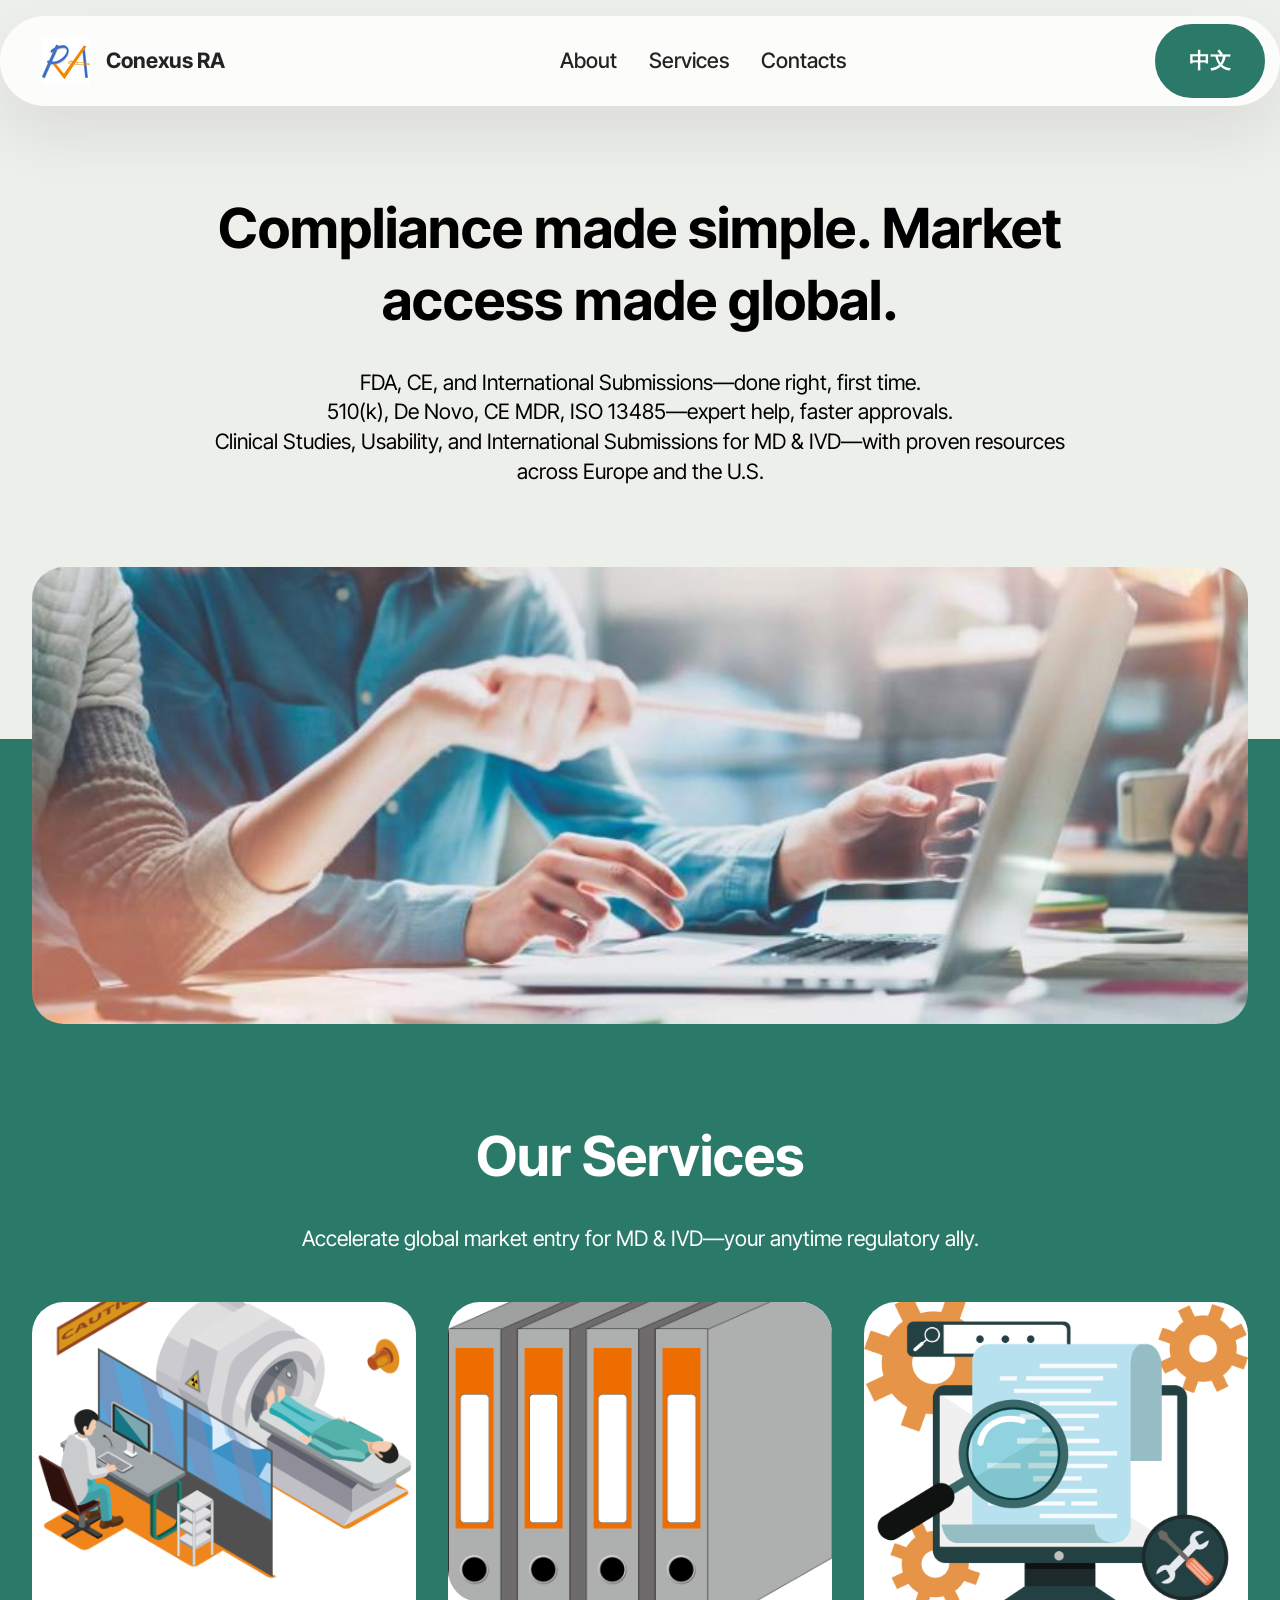
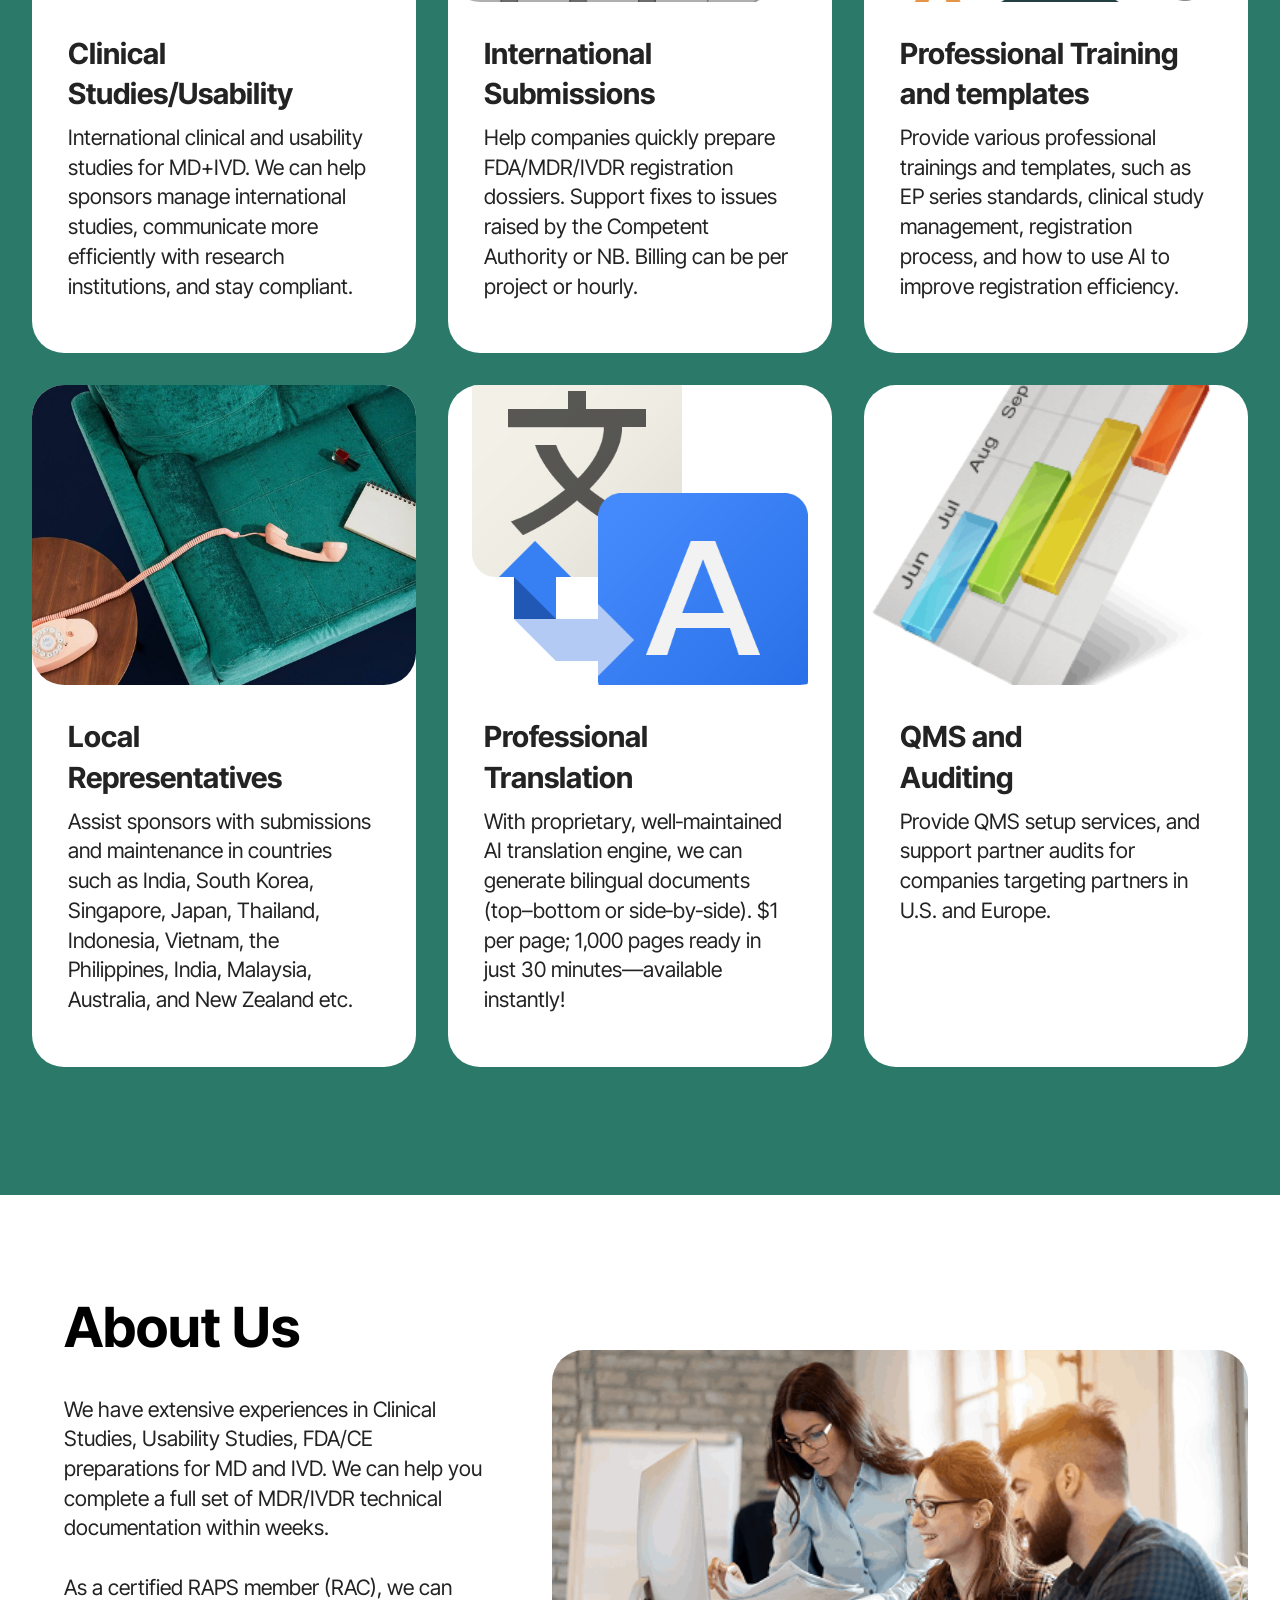
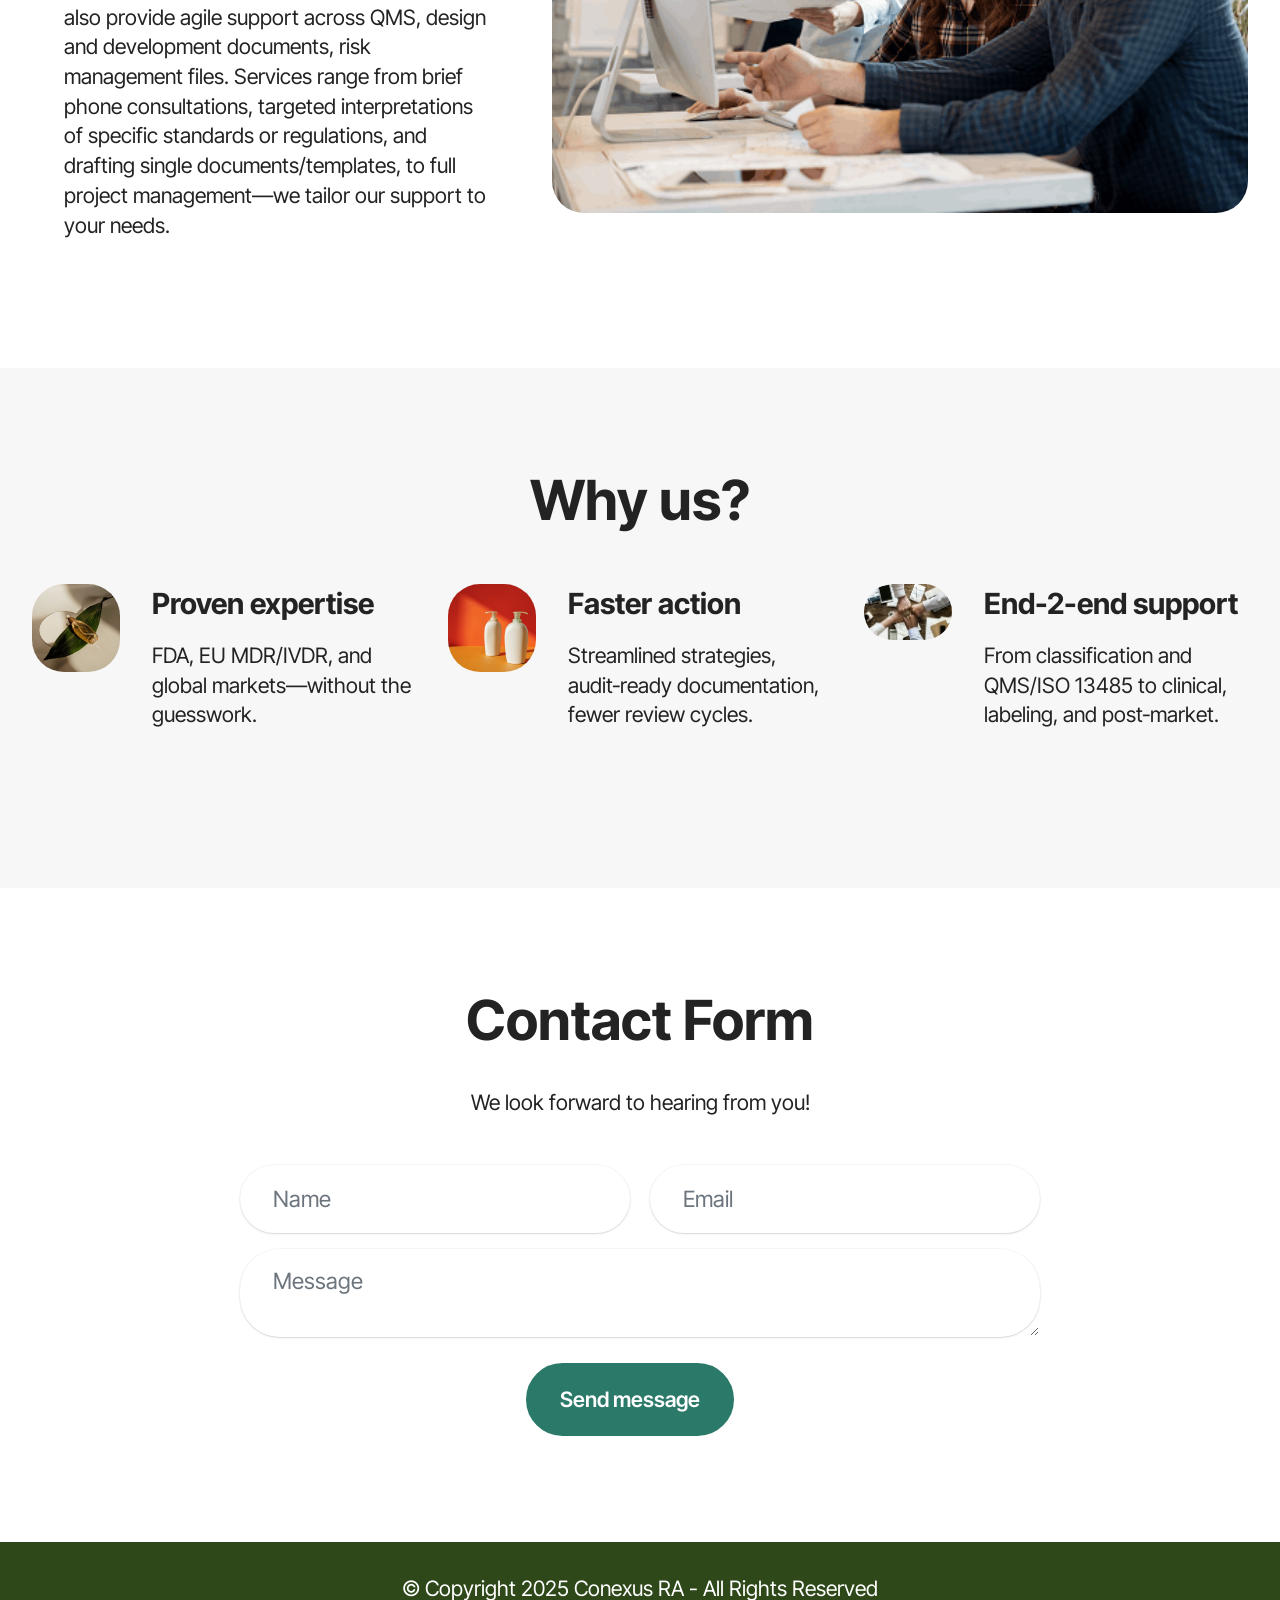
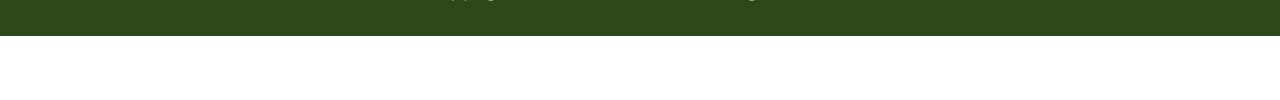
==== commit 81c88bdb: "Description updated" ====
--- a/index.html
+++ b/index.html
@@ -18,7 +18,7 @@
   <link rel="stylesheet" href="assets/theme/css/style.css">
   <link rel="preload" href="https://fonts.googleapis.com/css?family=Inter+Tight:100,200,300,400,500,600,700,800,900,100i,200i,300i,400i,500i,600i,700i,800i,900i&display=swap" as="style" onload="this.onload=null;this.rel='stylesheet'">
   <noscript><link rel="stylesheet" href="https://fonts.googleapis.com/css?family=Inter+Tight:100,200,300,400,500,600,700,800,900,100i,200i,300i,400i,500i,600i,700i,800i,900i&display=swap"></noscript>
-  <link rel="preload" as="style" href="assets/mobirise/css/mbr-additional.css?v=IrVIKi"><link rel="stylesheet" href="assets/mobirise/css/mbr-additional.css?v=IrVIKi" type="text/css">
+  <link rel="preload" as="style" href="assets/mobirise/css/mbr-additional.css?v=TvmBCA"><link rel="stylesheet" href="assets/mobirise/css/mbr-additional.css?v=TvmBCA" type="text/css">
 
   
   
@@ -74,8 +74,8 @@
 		<div class="row justify-content-center">
 			<div class="col-md-12 col-lg-9">
 				<h1 class="mbr-section-title mbr-fonts-style mb-4 display-2"><strong>Compliance made simple. Market access made global.</strong></h1>
-				<p class="mbr-text mbr-fonts-style mb-4 display-7">FDA, CE, and global registrations—done right, first time.
-<br>510(k), De Novo, CE MDR, ISO 13485—expert help, faster approvals.<br>Clinical studies, usability, and global registrations for MD &amp; IVD—FDA, CE, International—with proven resources across Europe and the U.S.<br></p>
+				<p class="mbr-text mbr-fonts-style mb-4 display-7">FDA, CE, and International Submissions—done right, first time.
+<br>510(k), De Novo, CE MDR, ISO 13485—expert help, faster approvals.<br>Clinical Studies, Usability, and International Submissions for MD &amp; IVD—with proven resources across Europe and the U.S.<br></p>
 				
 			</div>
 		</div>
@@ -109,7 +109,7 @@
 					<div class="item-content">
 						<h5 class="item-title mbr-fonts-style display-5"><strong>Clinical Studies/Usability</strong></h5>
 						
-						<p class="mbr-text mbr-fonts-style display-7">International clinical and usability for MD+IVD. We help companies manage overseas clinical work, communicate more efficiently with research institutions, and stay compliant.<br></p>
+						<p class="mbr-text mbr-fonts-style display-7">International clinical and usability studies for MD+IVD. We can help sponsors manage international studies, communicate more efficiently with research institutions, and stay compliant.<br></p>
 						
 					</div>
 
@@ -124,7 +124,7 @@
 						<h5 class="item-title mbr-fonts-style display-5"><strong>International Submissions</strong></h5>
 						
 						<p class="mbr-text mbr-fonts-style display-7">
-							Help companies quickly prepare FDA/MDR/IVDR registration dossiers. Support fixes to issues raised by the competent authority or NB. Billing can be per project or hourly.
+							Help companies quickly prepare FDA/MDR/IVDR registration dossiers. Support fixes to issues raised by the Competent Authority or NB. Billing can be per project or hourly.
 						</p>
 						
 					</div>
@@ -136,9 +136,9 @@
 						<img src="assets/images/e9a1b9e79bae-512x419.png" alt="Mobirise Website Builder" data-slide-to="2" data-bs-slide-to="2">
 					</div>
 					<div class="item-content">
-						<h5 class="item-title mbr-fonts-style display-5"><strong>Professional </strong><br><strong>Training</strong></h5>
-						
-						<p class="mbr-text mbr-fonts-style display-7">Provide various professional trainings, such as EP series standards, clinical management, registration process, and how to use AI to improve registration efficiency.</p>
+						<h5 class="item-title mbr-fonts-style display-5"><strong>Professional&nbsp;</strong><strong>Training and templates</strong></h5>
+						
+						<p class="mbr-text mbr-fonts-style display-7">Provide various professional trainings and templates, such as EP series standards, clinical study management, registration process, and how to use AI to improve registration efficiency.</p>
 						
 					</div>
 				</div>
@@ -150,7 +150,7 @@
 					<div class="item-content">
 						<h5 class="item-title mbr-fonts-style display-5"><strong>Local </strong><br><strong>Representatives</strong></h5>
 						
-						<p class="mbr-text mbr-fonts-style display-7">Assist companies with registration and maintenance in countries such as India, South Korea, Singapore, Japan, Thailand, Indonesia, Vietnam, the Philippines, India, Malaysia, Australia, and New Zealand.<br>
+						<p class="mbr-text mbr-fonts-style display-7">Assist sponsors with submissions and maintenance in countries such as India, South Korea, Singapore, Japan, Thailand, Indonesia, Vietnam, the Philippines, India, Malaysia, Australia, and New Zealand etc.<br>
 						</p>
 						
 					</div>
@@ -163,7 +163,7 @@
 					<div class="item-content">
 						<h5 class="item-title mbr-fonts-style display-5"><strong>Professional Translation</strong></h5>
 						
-						<p class="mbr-text mbr-fonts-style display-7">Proprietary, well‑maintained AI translation engine. Can generate bilingual documents (top–bottom or side‑by‑side). $1 per page; 1,000 pages ready in just 30 minutes—available instantly!<br>
+						<p class="mbr-text mbr-fonts-style display-7">With proprietary, well‑maintained AI translation engine, we can generate bilingual documents (top–bottom or side‑by‑side). $1 per page; 1,000 pages ready in just 30 minutes—available instantly!<br>
 						</p>
 						
 					</div>
@@ -176,7 +176,7 @@
 					<div class="item-content">
 						<h5 class="item-title mbr-fonts-style display-5"><strong>QMS and </strong><br><strong>Auditing</strong></h5>
 						
-						<p class="mbr-text mbr-fonts-style display-7">Provide QMS setup services, and support partner audits for companies targeting partners in Central/South America and Europe.</p>
+						<p class="mbr-text mbr-fonts-style display-7">Provide QMS setup services, and support partner audits for companies targeting partners in U.S. and Europe.</p>
 						
 					</div>
 				</div>
@@ -199,9 +199,9 @@
 			<div class="col-12 col-lg col-md-12">
 				<div class="text-wrapper align-left">
 					<h1 class="mbr-section-title mbr-fonts-style mb-4 display-2"><strong>About Us</strong></h1>
-					<p class="mbr-text mbr-fonts-style mb-4 display-7">We have extensive registration experience in medical devices and IVD. We can help your company complete a full set of MDR/IVDR technical documentation within weeks.
+					<p class="mbr-text mbr-fonts-style mb-4 display-7">We have extensive experiences in Clinical Studies, Usability Studies, FDA/CE preparations for MD and IVD. We can help you complete a full set of MDR/IVDR technical documentation within weeks.
 <br>
-<br>As a certified RAPS member (RAC), we provide agile support across QMS, design and development documents, risk management files, and registration technical dossiers. Services range from brief phone consultations, targeted interpretations of specific standards or regulations, and drafting single documents/templates, to full project management—we tailor our support to your needs.</p>
+<br>As a certified RAPS member (RAC), we can also provide agile support across QMS, design and development documents, risk management files. Services range from brief phone consultations, targeted interpretations of specific standards or regulations, and drafting single documents/templates, to full project management—we tailor our support to your needs.</p>
 					
 				</div>
 			</div>
@@ -266,11 +266,11 @@
         <div class="mbr-section-head mb-5">
             <h3 class="mbr-section-title mbr-fonts-style align-center mb-0 display-2">
                 <strong>Contact Form</strong></h3>
-            <h4 class="mbr-section-subtitle mbr-fonts-style align-center mb-0 mt-4 display-7">We look forward to hearing from you.</h4>
+            <h4 class="mbr-section-subtitle mbr-fonts-style align-center mb-0 mt-4 display-7">We look forward to hearing from you!</h4>
         </div>
         <div class="row justify-content-center mt-4">
             <div class="col-lg-8 mx-auto mbr-form" data-form-type="formoid">
-                <form action="https://mobirise.eu/" method="POST" class="mbr-form form-with-styler" data-form-title="Form Name"><input type="hidden" name="email" data-form-email="true" value="lDAAE/EDaq6fN4vJuvsX+tyfAviZ7JLt6PGKnml3e+EcFwOtimEhssfkJ/Usup5hLaOSq/3iMN1JlCPkifOifafYAxtlxkHt/qi8Up5UuXxCKUzlO1KZJ4SlU8zvVx55">
+                <form action="https://mobirise.eu/" method="POST" class="mbr-form form-with-styler" data-form-title="Form Name"><input type="hidden" name="email" data-form-email="true" value="0M3DCTtoIEzTZX6N6nOl3OQveNyilXit8phVSSKaWHcFwRRpiDPR17I/Y0DlvsI7pVlrT+hmp3o34r3WZGvV5hOom7T6/dGpjQiAN1B8sV81Jov95W+an8NfMxO5XJDj">
                     <div class="row">
                         <div hidden="hidden" data-form-alert="" class="alert alert-success col-12">Thanks for filling out the form!</div>
                         <div hidden="hidden" data-form-alert-danger="" class="alert alert-danger col-12">
@@ -306,7 +306,7 @@
         <div class="media-container-row align-center mbr-white">
             <div class="col-12">
                 <p class="mbr-text mb-0 mbr-fonts-style display-7">
-                    © Copyright 2025 Mobirise - All Rights Reserved
+                    © Copyright 2025 Conexus RA - All Rights Reserved
                 </p>
             </div>
         </div>
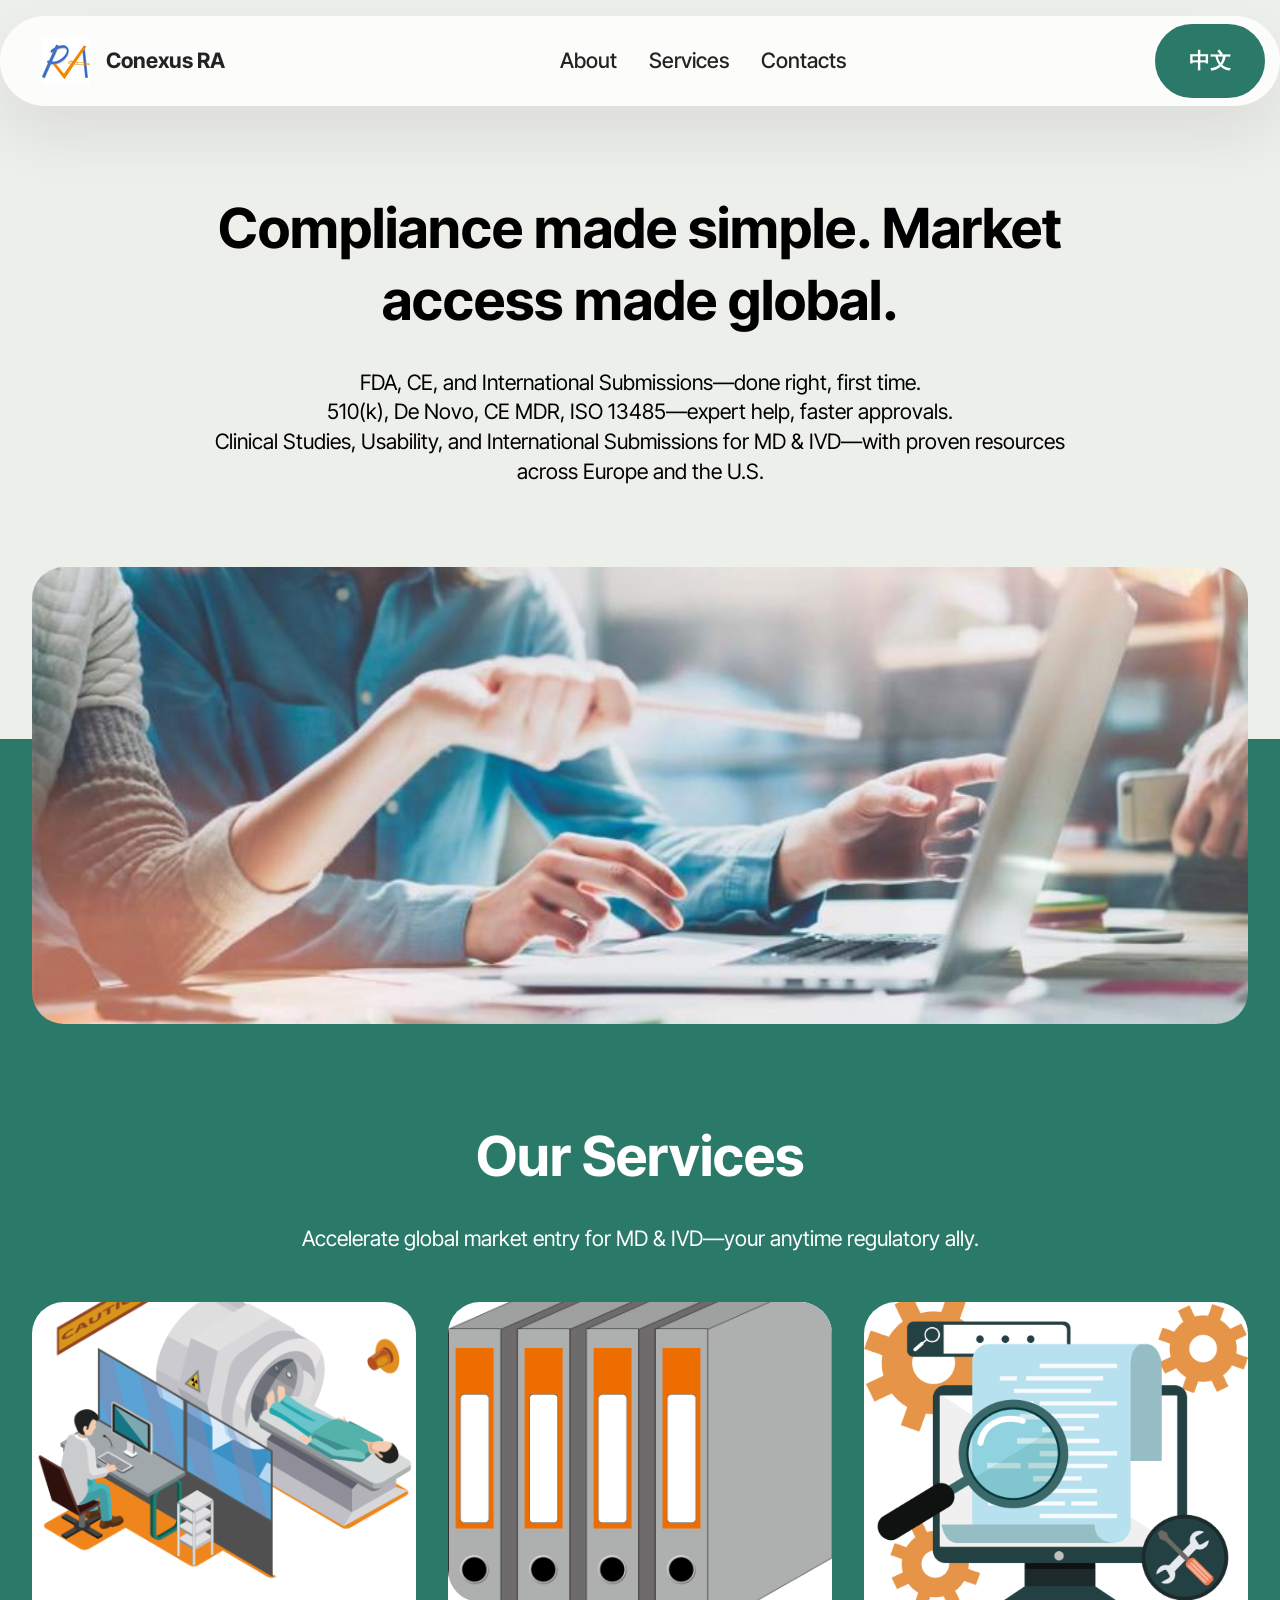
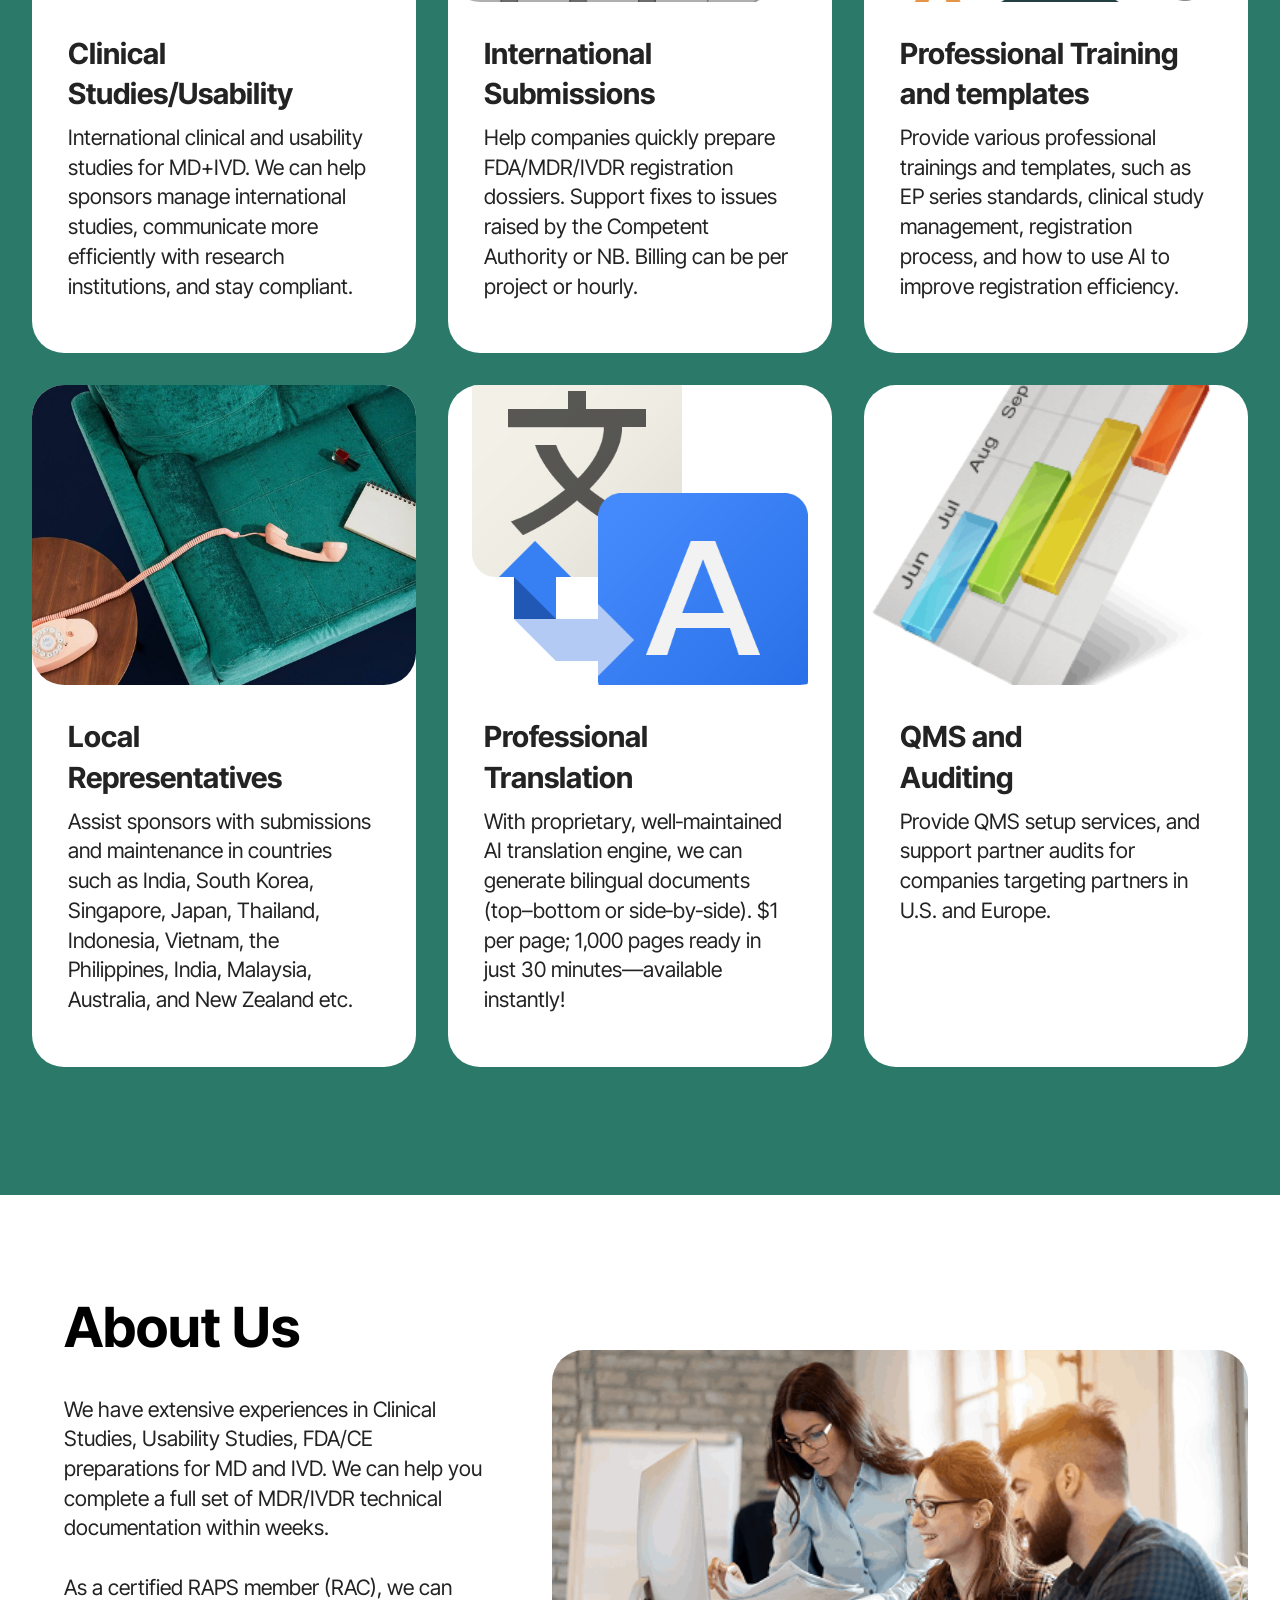
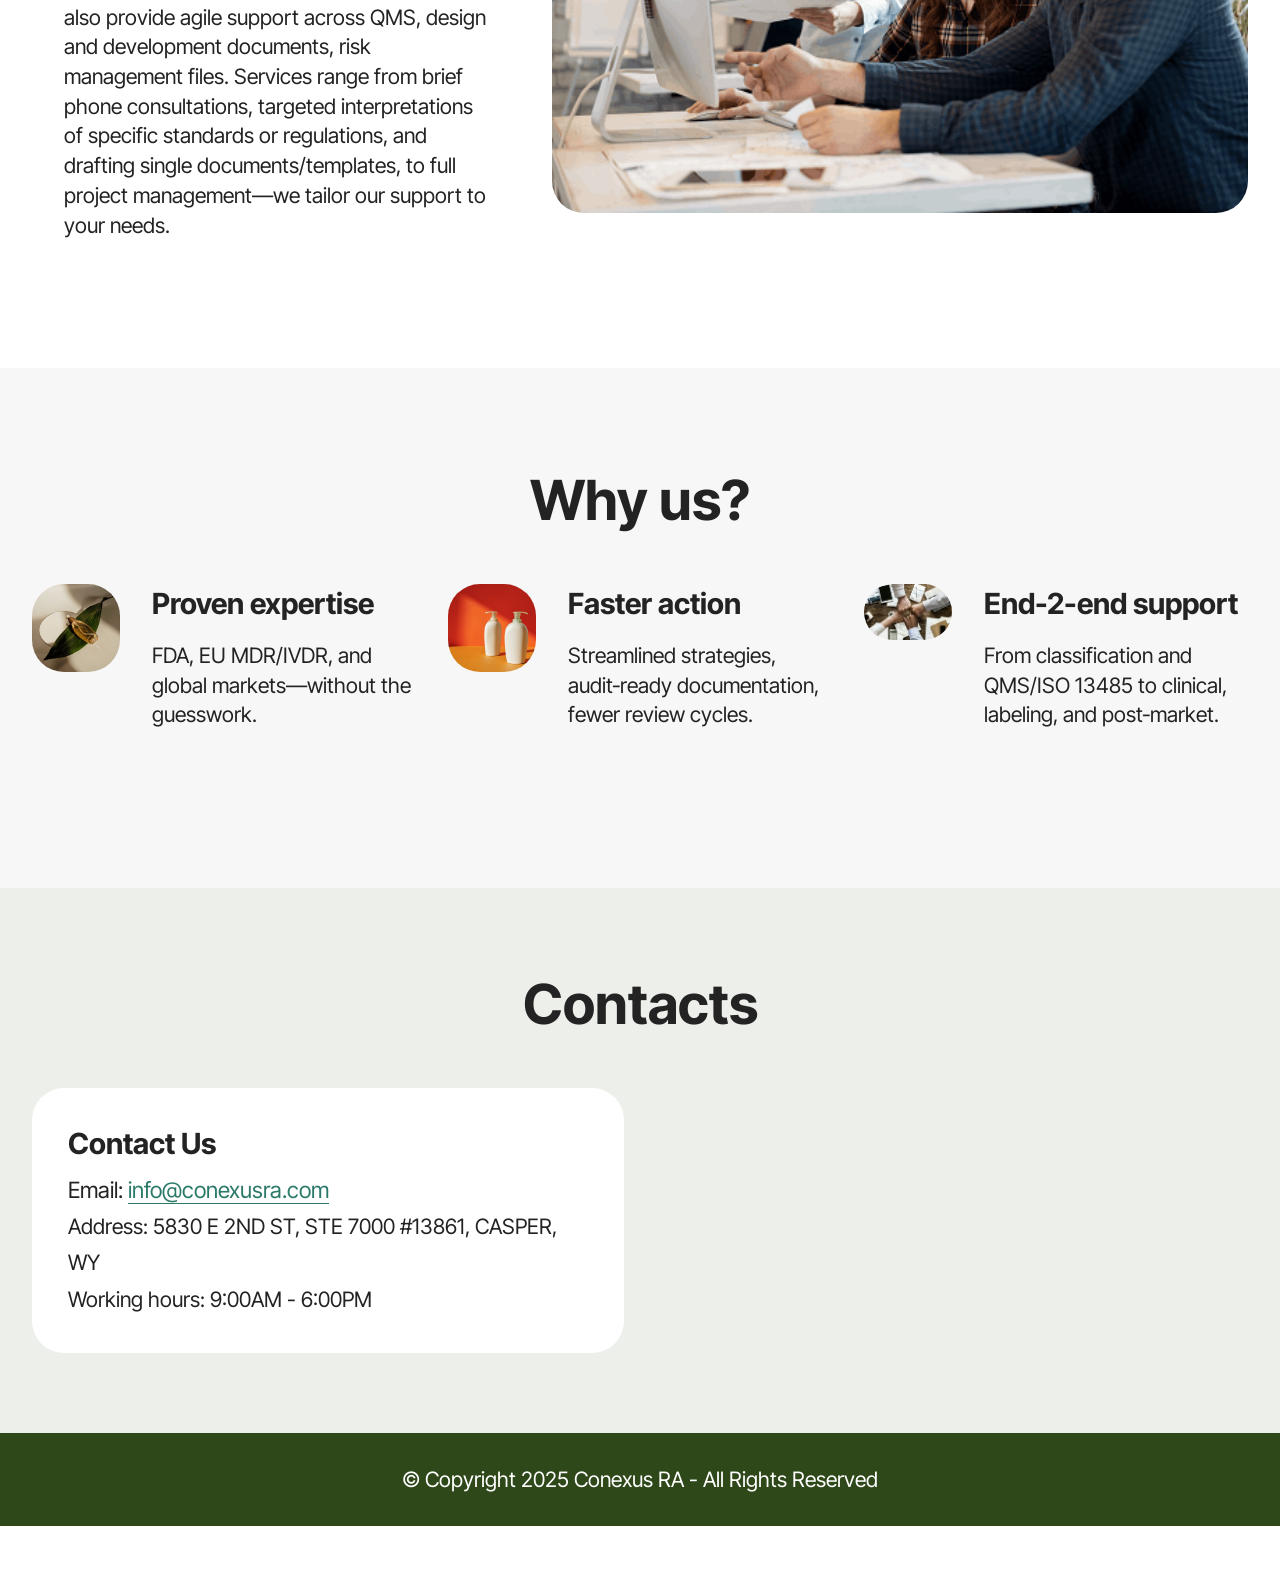
==== commit d2ce38c3: "Updated contact form" ====
--- a/index.html
+++ b/index.html
@@ -18,7 +18,7 @@
   <link rel="stylesheet" href="assets/theme/css/style.css">
   <link rel="preload" href="https://fonts.googleapis.com/css?family=Inter+Tight:100,200,300,400,500,600,700,800,900,100i,200i,300i,400i,500i,600i,700i,800i,900i&display=swap" as="style" onload="this.onload=null;this.rel='stylesheet'">
   <noscript><link rel="stylesheet" href="https://fonts.googleapis.com/css?family=Inter+Tight:100,200,300,400,500,600,700,800,900,100i,200i,300i,400i,500i,600i,700i,800i,900i&display=swap"></noscript>
-  <link rel="preload" as="style" href="assets/mobirise/css/mbr-additional.css?v=TvmBCA"><link rel="stylesheet" href="assets/mobirise/css/mbr-additional.css?v=TvmBCA" type="text/css">
+  <link rel="preload" as="style" href="assets/mobirise/css/mbr-additional.css?v=tG8p6B"><link rel="stylesheet" href="assets/mobirise/css/mbr-additional.css?v=tG8p6B" type="text/css">
 
   
   
@@ -33,8 +33,8 @@
 		<div class="container">
 			<div class="navbar-brand">
 				<span class="navbar-logo">
-					<a href="https://mobiri.se">
-						<img src="assets/images/ra.ico" alt="Mobirise Website Builder" style="height: 3rem;">
+					<a href="index.html">
+						<img src="assets/images/ra.ico" alt="" style="height: 3rem;">
 					</a>
 				</span>
 				<span class="navbar-caption-wrap"><a class="navbar-caption text-black display-4" href="https://mobiri.se">Conexus RA</a></span>
@@ -259,38 +259,39 @@
 	</div>
 </section>
 
-<section data-bs-version="5.1" class="form5 cid-tJS9pBcTSa" id="form02-6">
+<section data-bs-version="5.1" class="contacts02 map1 cid-uZHikcIdVa" id="contacts02-2g">
+
     
+
     
     <div class="container">
-        <div class="mbr-section-head mb-5">
-            <h3 class="mbr-section-title mbr-fonts-style align-center mb-0 display-2">
-                <strong>Contact Form</strong></h3>
-            <h4 class="mbr-section-subtitle mbr-fonts-style align-center mb-0 mt-4 display-7">We look forward to hearing from you!</h4>
+        <div class="row justify-content-center">
+            <div class="col-12 content-head">
+                <div class="mbr-section-head mb-5">
+                    <h3 class="mbr-section-title mbr-fonts-style align-center mb-0 display-2">
+                        <strong>Contacts</strong>
+                    </h3>
+                    
+                </div>
+            </div>
         </div>
-        <div class="row justify-content-center mt-4">
-            <div class="col-lg-8 mx-auto mbr-form" data-form-type="formoid">
-                <form action="https://mobirise.eu/" method="POST" class="mbr-form form-with-styler" data-form-title="Form Name"><input type="hidden" name="email" data-form-email="true" value="0M3DCTtoIEzTZX6N6nOl3OQveNyilXit8phVSSKaWHcFwRRpiDPR17I/Y0DlvsI7pVlrT+hmp3o34r3WZGvV5hOom7T6/dGpjQiAN1B8sV81Jov95W+an8NfMxO5XJDj">
-                    <div class="row">
-                        <div hidden="hidden" data-form-alert="" class="alert alert-success col-12">Thanks for filling out the form!</div>
-                        <div hidden="hidden" data-form-alert-danger="" class="alert alert-danger col-12">
-                            Oops...! some problem!
-                        </div>
+        <div class="row justify-content-center">
+            <div class="card col-12 col-md-12 col-lg-6">
+                <div class="card-wrapper">
+                    <div class="text-wrapper">
+                        <h5 class="cardTitle mbr-fonts-style mb-2 display-5">
+                            <strong>Contact Us</strong>
+                        </h5>
+                        <ul class="list mbr-fonts-style display-7">
+                            <li class="mbr-text item-wrap"><span style="font-size: 1.4rem;">Email: </span><a href="mailto:info@site.com" class="text-primary" style="font-size: 1.4rem;">info@conexusra.com</a><br></li>
+                            <li class="mbr-text item-wrap">Address: 5830 E 2ND ST, STE 7000  #13861, CASPER, WY</li>
+                            <li class="mbr-text item-wrap">Working hours: 9:00AM - 6:00PM</li>
+                        </ul>
                     </div>
-                    <div class="dragArea row">
-                        <div class="col-md col-sm-12 form-group mb-3" data-for="name">
-                            <input type="text" name="name" placeholder="Name" data-form-field="name" class="form-control" value="" id="name-form02-6">
-                        </div>
-                        <div class="col-md col-sm-12 form-group mb-3" data-for="email">
-                            <input type="email" name="email" placeholder="Email" data-form-field="email" class="form-control" value="" id="email-form02-6">
-                        </div>
-                        
-                        <div class="col-12 form-group mb-3" data-for="textarea">
-                            <textarea name="textarea" placeholder="Message" data-form-field="textarea" class="form-control" id="textarea-form02-6"></textarea>
-                        </div>
-                        <div class="col-lg-12 col-md-12 col-sm-12 align-center mbr-section-btn"><button type="submit" class="btn btn-primary display-7">Send message</button></div>
-                    </div>
-                </form>
+                </div>
+            </div>
+            <div class="map-wrapper col-md-12 col-lg-6">
+                <div class="google-map"><iframe frameborder="0" style="border:0" src="https://www.google.com/maps/embed?pb=!1m14!1m8!1m3!1d6045.3003145248895!2d-73.9884657!3d40.7477229!3m2!1i1024!2i768!4f13.1!3m3!1m2!1s0x89c259a9ac1f1b85%3A0x7e33d1c0e7af3be4!2zMzUwIDV0aCBBdmUsIE5ldyBZb3JrLCBOWSAxMDExOCwg0KHQqNCQ!5e0!3m2!1sru!2sru!4v1689597362021!5m2!1sen!2sen" allowfullscreen=""></iframe></div>
             </div>
         </div>
     </div>
@@ -311,7 +312,7 @@
             </div>
         </div>
     </div>
-</section><section class="display-7" style="padding: 0;align-items: center;justify-content: center;flex-wrap: wrap;    align-content: center;display: flex;position: relative;height: 4rem;"><a href="https://mobiri.se/4263127" style="flex: 1 1;height: 4rem;position: absolute;width: 100%;z-index: 1;"><img alt="" style="height: 4rem;" src="[data-uri]"></a><p style="margin: 0;text-align: center;" class="display-7">&#8204;</p><a style="z-index:1" href="https://mobirise.com/builder/ai-website-generator.html">AI Website Generator</a></section><script src="assets/bootstrap/js/bootstrap.bundle.min.js"></script>  <script src="assets/smoothscroll/smooth-scroll.js"></script>  <script src="assets/ytplayer/index.js"></script>  <script src="assets/dropdown/js/navbar-dropdown.js"></script>  <script src="assets/theme/js/script.js"></script>  <script src="assets/formoid/formoid.min.js"></script>  
+</section><section class="display-7" style="padding: 0;align-items: center;justify-content: center;flex-wrap: wrap;    align-content: center;display: flex;position: relative;height: 4rem;"><a href="https://mobiri.se/4263127" style="flex: 1 1;height: 4rem;position: absolute;width: 100%;z-index: 1;"><img alt="" style="height: 4rem;" src="[data-uri]"></a><p style="margin: 0;text-align: center;" class="display-7">&#8204;</p><a style="z-index:1" href="https://mobirise.com/builder/ai-website-generator.html">AI Website Generator</a></section><script src="assets/bootstrap/js/bootstrap.bundle.min.js"></script>  <script src="assets/smoothscroll/smooth-scroll.js"></script>  <script src="assets/ytplayer/index.js"></script>  <script src="assets/dropdown/js/navbar-dropdown.js"></script>  <script src="assets/theme/js/script.js"></script>  
   
   
   <input name="animation" type="hidden">
--- a/assets/mobirise/css/mbr-additional.css
+++ b/assets/mobirise/css/mbr-additional.css
@@ -1516,26 +1516,84 @@
 .cid-tLek7gQhG7 .card-text {
   color: #232323;
 }
-.cid-tJS9pBcTSa {
-  padding-top: 6rem;
-  padding-bottom: 6rem;
-  background-color: #ffffff;
-}
-.cid-tJS9pBcTSa .mbr-overlay {
-  background-color: #ffffff;
-  opacity: 0.4;
-}
-.cid-tJS9pBcTSa form .mbr-section-btn {
+.cid-uZHikcIdVa {
+  padding-top: 5rem;
+  padding-bottom: 5rem;
+  background: #edefeb;
+}
+.cid-uZHikcIdVa .mbr-fallback-image.disabled {
+  display: none;
+}
+.cid-uZHikcIdVa .mbr-fallback-image {
+  display: block;
+  background-size: cover;
+  background-position: center center;
+  width: 100%;
+  height: 100%;
+  position: absolute;
+  top: 0;
+}
+@media (max-width: 992px) {
+  .cid-uZHikcIdVa .row .map-wrapper {
+    margin-top: 2rem;
+  }
+}
+@media (max-width: 767px) {
+  .cid-uZHikcIdVa .row .map-wrapper {
+    margin-top: 1rem;
+  }
+}
+.cid-uZHikcIdVa .google-map {
+  height: 100%;
+  position: relative;
+}
+.cid-uZHikcIdVa .google-map iframe {
+  height: 100%;
+  width: 100%;
+}
+@media (max-width: 992px) {
+  .cid-uZHikcIdVa .google-map iframe {
+    min-height: 350px;
+  }
+}
+.cid-uZHikcIdVa .google-map [data-state-details] {
+  color: #6b6763;
+  height: 1.5em;
+  margin-top: -0.75em;
+  padding-left: 1.25rem;
+  padding-right: 1.25rem;
+  position: absolute;
   text-align: center;
+  top: 50%;
   width: 100%;
 }
-.cid-tJS9pBcTSa form .mbr-section-btn .btn {
-  display: inline-flex;
-}
-@media (max-width: 991px) {
-  .cid-tJS9pBcTSa form .mbr-section-btn .btn {
-    width: 100%;
-  }
+.cid-uZHikcIdVa .google-map[data-state] {
+  background: #e9e5dc;
+}
+.cid-uZHikcIdVa .google-map[data-state="loading"] [data-state-details] {
+  display: none;
+}
+.cid-uZHikcIdVa .card-wrapper {
+  padding: 2.25rem;
+  background: #ffffff;
+}
+@media (min-width: 992px) and (max-width: 1200px) {
+  .cid-uZHikcIdVa .card-wrapper {
+    padding: 1.5rem;
+  }
+}
+@media (max-width: 767px) {
+  .cid-uZHikcIdVa .card-wrapper {
+    padding: 2rem 1.5rem;
+  }
+}
+.cid-uZHikcIdVa ul {
+  list-style-type: none;
+  padding: 0;
+  margin: 0;
+}
+.cid-uZHikcIdVa .content-head {
+  max-width: 800px;
 }
 .cid-uZvX0eN5pg {
   padding-top: 2rem;
--- a/assets/mobirise/css/mbr-additional.css
+++ b/assets/mobirise/css/mbr-additional.css
@@ -1516,26 +1516,84 @@
 .cid-tLek7gQhG7 .card-text {
   color: #232323;
 }
-.cid-tJS9pBcTSa {
-  padding-top: 6rem;
-  padding-bottom: 6rem;
-  background-color: #ffffff;
-}
-.cid-tJS9pBcTSa .mbr-overlay {
-  background-color: #ffffff;
-  opacity: 0.4;
-}
-.cid-tJS9pBcTSa form .mbr-section-btn {
+.cid-uZHikcIdVa {
+  padding-top: 5rem;
+  padding-bottom: 5rem;
+  background: #edefeb;
+}
+.cid-uZHikcIdVa .mbr-fallback-image.disabled {
+  display: none;
+}
+.cid-uZHikcIdVa .mbr-fallback-image {
+  display: block;
+  background-size: cover;
+  background-position: center center;
+  width: 100%;
+  height: 100%;
+  position: absolute;
+  top: 0;
+}
+@media (max-width: 992px) {
+  .cid-uZHikcIdVa .row .map-wrapper {
+    margin-top: 2rem;
+  }
+}
+@media (max-width: 767px) {
+  .cid-uZHikcIdVa .row .map-wrapper {
+    margin-top: 1rem;
+  }
+}
+.cid-uZHikcIdVa .google-map {
+  height: 100%;
+  position: relative;
+}
+.cid-uZHikcIdVa .google-map iframe {
+  height: 100%;
+  width: 100%;
+}
+@media (max-width: 992px) {
+  .cid-uZHikcIdVa .google-map iframe {
+    min-height: 350px;
+  }
+}
+.cid-uZHikcIdVa .google-map [data-state-details] {
+  color: #6b6763;
+  height: 1.5em;
+  margin-top: -0.75em;
+  padding-left: 1.25rem;
+  padding-right: 1.25rem;
+  position: absolute;
   text-align: center;
+  top: 50%;
   width: 100%;
 }
-.cid-tJS9pBcTSa form .mbr-section-btn .btn {
-  display: inline-flex;
-}
-@media (max-width: 991px) {
-  .cid-tJS9pBcTSa form .mbr-section-btn .btn {
-    width: 100%;
-  }
+.cid-uZHikcIdVa .google-map[data-state] {
+  background: #e9e5dc;
+}
+.cid-uZHikcIdVa .google-map[data-state="loading"] [data-state-details] {
+  display: none;
+}
+.cid-uZHikcIdVa .card-wrapper {
+  padding: 2.25rem;
+  background: #ffffff;
+}
+@media (min-width: 992px) and (max-width: 1200px) {
+  .cid-uZHikcIdVa .card-wrapper {
+    padding: 1.5rem;
+  }
+}
+@media (max-width: 767px) {
+  .cid-uZHikcIdVa .card-wrapper {
+    padding: 2rem 1.5rem;
+  }
+}
+.cid-uZHikcIdVa ul {
+  list-style-type: none;
+  padding: 0;
+  margin: 0;
+}
+.cid-uZHikcIdVa .content-head {
+  max-width: 800px;
 }
 .cid-uZvX0eN5pg {
   padding-top: 2rem;
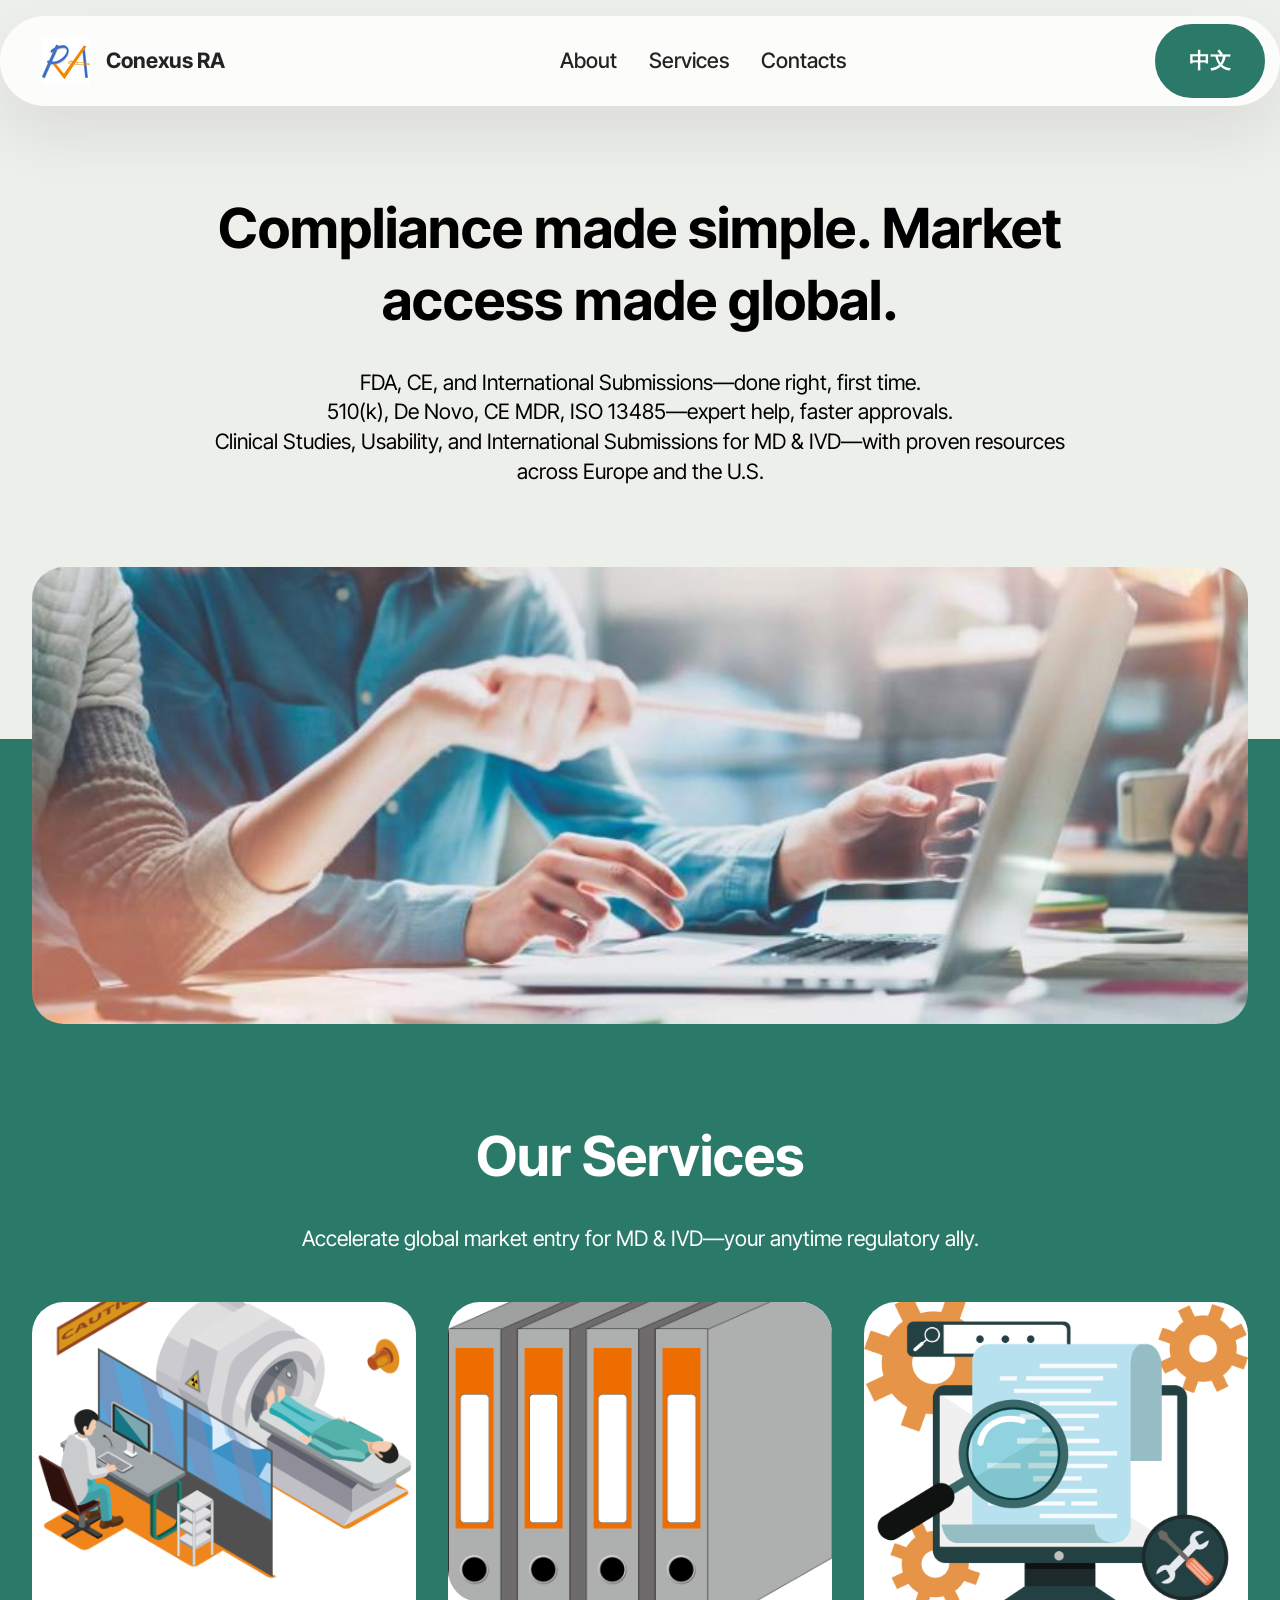
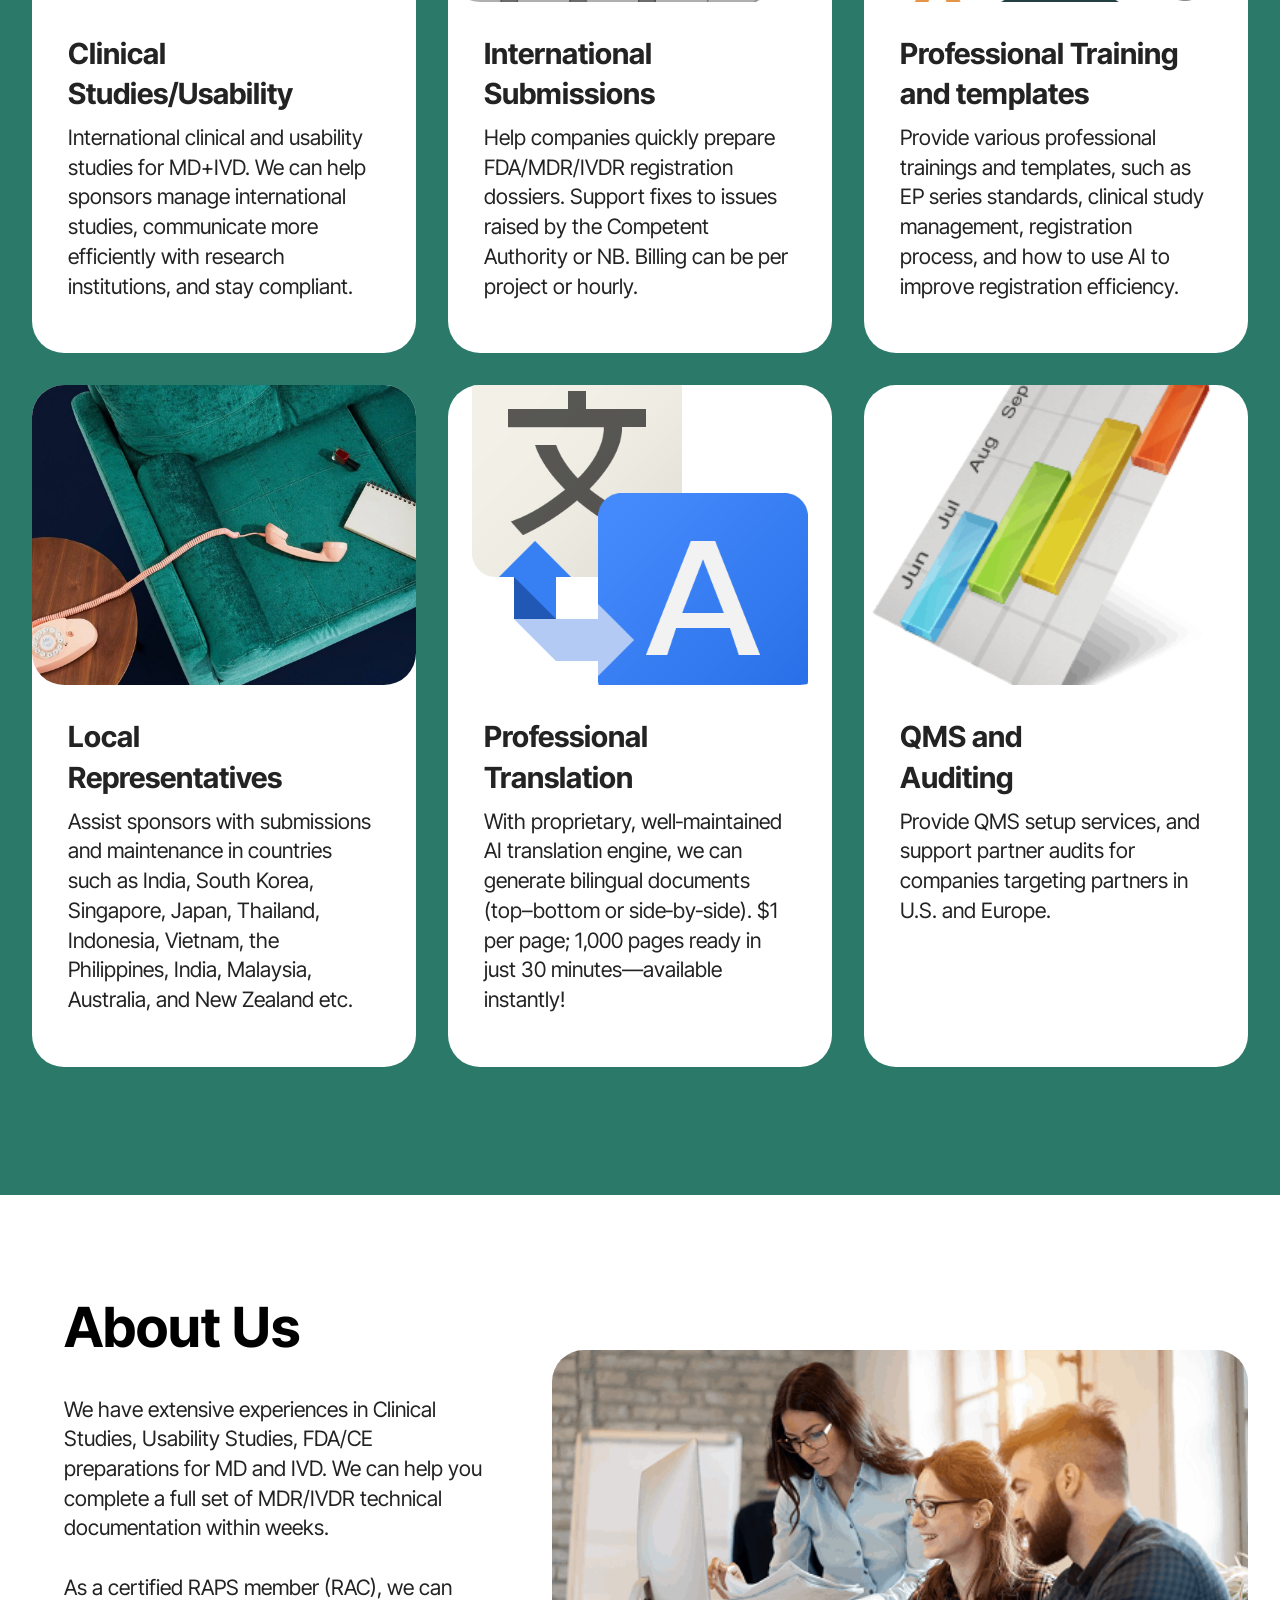
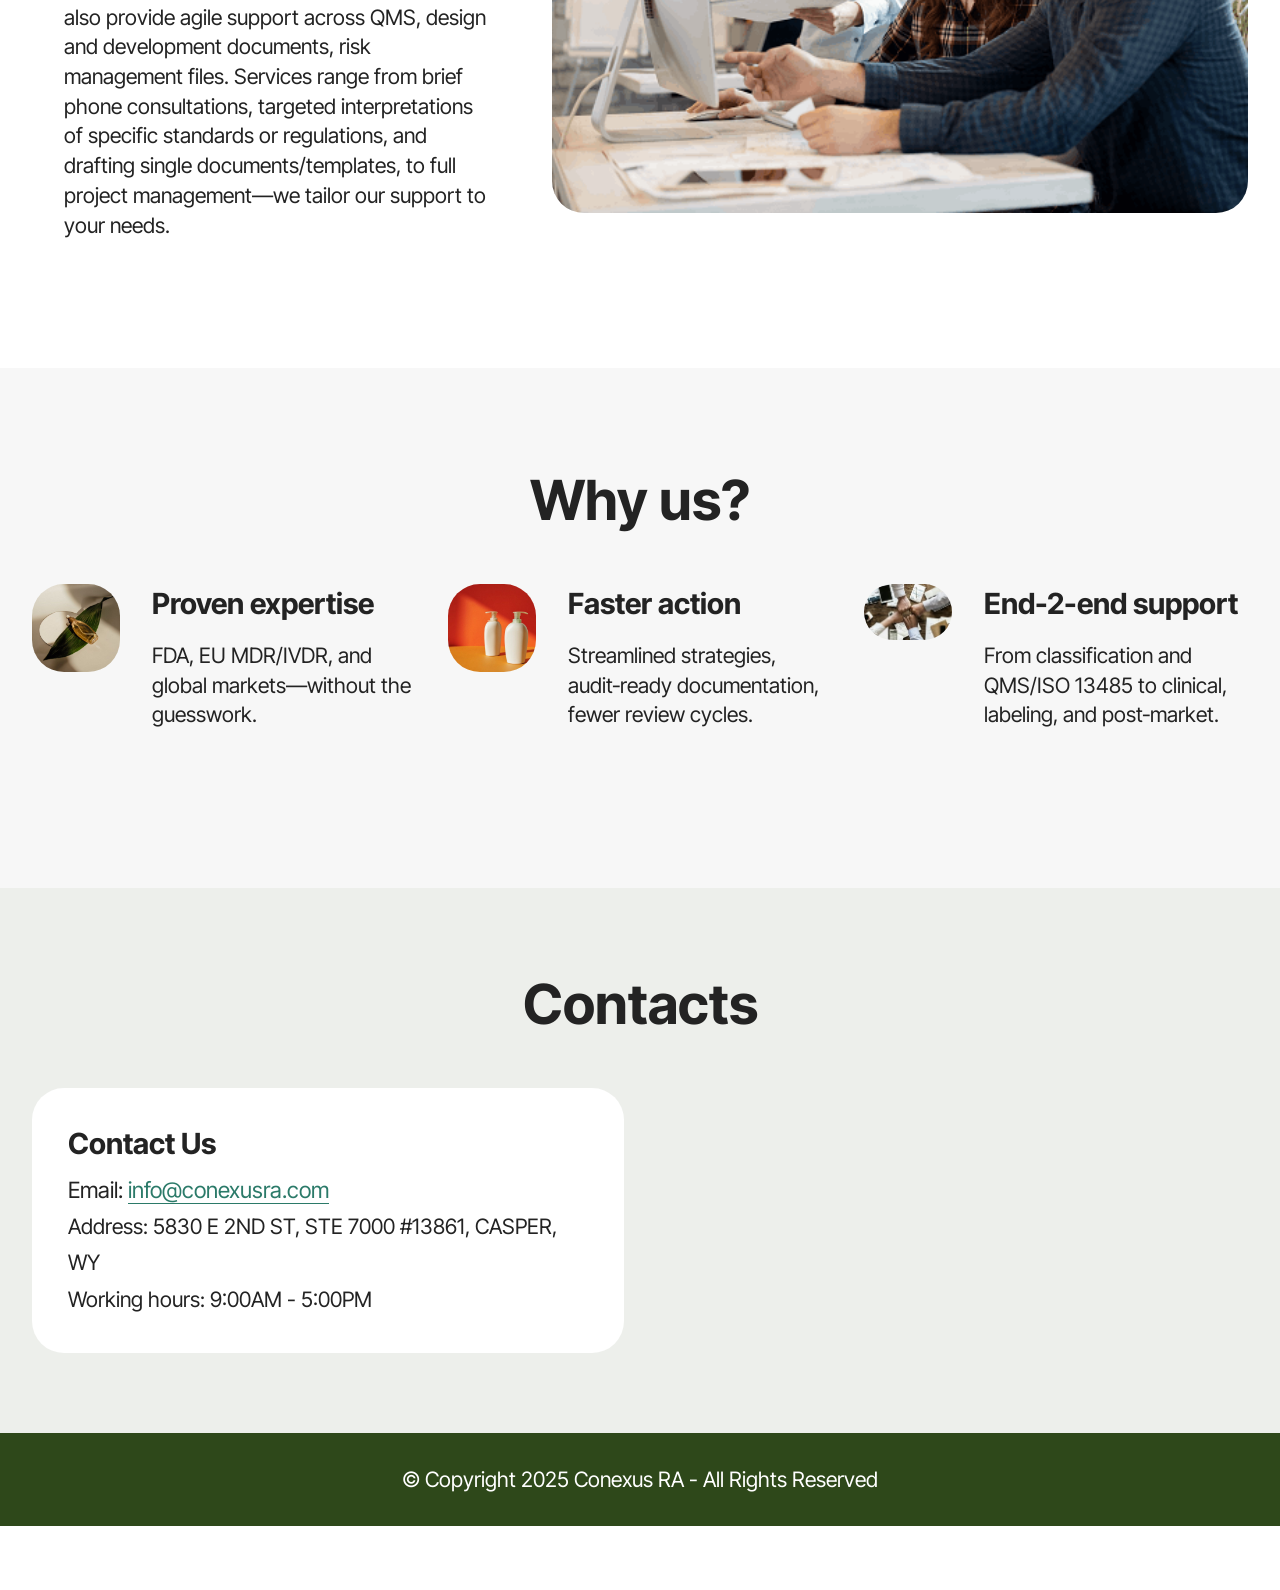
==== commit 4df5e4f2: "updated address in contact form" ====
--- a/index.html
+++ b/index.html
@@ -18,7 +18,7 @@
   <link rel="stylesheet" href="assets/theme/css/style.css">
   <link rel="preload" href="https://fonts.googleapis.com/css?family=Inter+Tight:100,200,300,400,500,600,700,800,900,100i,200i,300i,400i,500i,600i,700i,800i,900i&display=swap" as="style" onload="this.onload=null;this.rel='stylesheet'">
   <noscript><link rel="stylesheet" href="https://fonts.googleapis.com/css?family=Inter+Tight:100,200,300,400,500,600,700,800,900,100i,200i,300i,400i,500i,600i,700i,800i,900i&display=swap"></noscript>
-  <link rel="preload" as="style" href="assets/mobirise/css/mbr-additional.css?v=tG8p6B"><link rel="stylesheet" href="assets/mobirise/css/mbr-additional.css?v=tG8p6B" type="text/css">
+  <link rel="preload" as="style" href="assets/mobirise/css/mbr-additional.css?v=oaK8Eu"><link rel="stylesheet" href="assets/mobirise/css/mbr-additional.css?v=oaK8Eu" type="text/css">
 
   
   
@@ -285,13 +285,13 @@
                         <ul class="list mbr-fonts-style display-7">
                             <li class="mbr-text item-wrap"><span style="font-size: 1.4rem;">Email: </span><a href="mailto:info@site.com" class="text-primary" style="font-size: 1.4rem;">info@conexusra.com</a><br></li>
                             <li class="mbr-text item-wrap">Address: 5830 E 2ND ST, STE 7000  #13861, CASPER, WY</li>
-                            <li class="mbr-text item-wrap">Working hours: 9:00AM - 6:00PM</li>
+                            <li class="mbr-text item-wrap">Working hours: 9:00AM - 5:00PM</li>
                         </ul>
                     </div>
                 </div>
             </div>
             <div class="map-wrapper col-md-12 col-lg-6">
-                <div class="google-map"><iframe frameborder="0" style="border:0" src="https://www.google.com/maps/embed?pb=!1m14!1m8!1m3!1d6045.3003145248895!2d-73.9884657!3d40.7477229!3m2!1i1024!2i768!4f13.1!3m3!1m2!1s0x89c259a9ac1f1b85%3A0x7e33d1c0e7af3be4!2zMzUwIDV0aCBBdmUsIE5ldyBZb3JrLCBOWSAxMDExOCwg0KHQqNCQ!5e0!3m2!1sru!2sru!4v1689597362021!5m2!1sen!2sen" allowfullscreen=""></iframe></div>
+                <div class="google-map"><iframe frameborder="0" style="border:0" src="https://www.google.com/maps/embed/v1/place?key=AIzaSyAtXm0x23nRCgazjDV2Kl3GTHRP411ougQ&amp;q=5830 E 2ND ST, STE 7000 #13861, CASPER, WY" allowfullscreen=""></iframe></div>
             </div>
         </div>
     </div>
@@ -312,7 +312,7 @@
             </div>
         </div>
     </div>
-</section><section class="display-7" style="padding: 0;align-items: center;justify-content: center;flex-wrap: wrap;    align-content: center;display: flex;position: relative;height: 4rem;"><a href="https://mobiri.se/4263127" style="flex: 1 1;height: 4rem;position: absolute;width: 100%;z-index: 1;"><img alt="" style="height: 4rem;" src="[data-uri]"></a><p style="margin: 0;text-align: center;" class="display-7">&#8204;</p><a style="z-index:1" href="https://mobirise.com/builder/ai-website-generator.html">AI Website Generator</a></section><script src="assets/bootstrap/js/bootstrap.bundle.min.js"></script>  <script src="assets/smoothscroll/smooth-scroll.js"></script>  <script src="assets/ytplayer/index.js"></script>  <script src="assets/dropdown/js/navbar-dropdown.js"></script>  <script src="assets/theme/js/script.js"></script>  
+</section><section class="display-7" style="padding: 0;align-items: center;justify-content: center;flex-wrap: wrap;    align-content: center;display: flex;position: relative;height: 4rem;"><a href="https://mobiri.se/4263127" style="flex: 1 1;height: 4rem;position: absolute;width: 100%;z-index: 1;"><img alt="" style="height: 4rem;" src="[data-uri]"></a><p style="margin: 0;text-align: center;" class="display-7">&#8204;</p><a style="z-index:1" href="https://mobirise.com/builder/ai-website-creator.html">AI Website Creator</a></section><script src="assets/bootstrap/js/bootstrap.bundle.min.js"></script>  <script src="assets/smoothscroll/smooth-scroll.js"></script>  <script src="assets/ytplayer/index.js"></script>  <script src="assets/dropdown/js/navbar-dropdown.js"></script>  <script src="assets/theme/js/script.js"></script>  
   
   
   <input name="animation" type="hidden">
--- a/assets/mobirise/css/mbr-additional.css
+++ b/assets/mobirise/css/mbr-additional.css
@@ -2339,26 +2339,84 @@
 .cid-uZvXyMPF2o .card-text {
   color: #232323;
 }
-.cid-uZvXyMYGA3 {
-  padding-top: 6rem;
-  padding-bottom: 6rem;
-  background-color: #ffffff;
-}
-.cid-uZvXyMYGA3 .mbr-overlay {
-  background-color: #ffffff;
-  opacity: 0.4;
-}
-.cid-uZvXyMYGA3 form .mbr-section-btn {
+.cid-uZHjt4Qoos {
+  padding-top: 5rem;
+  padding-bottom: 5rem;
+  background: #edefeb;
+}
+.cid-uZHjt4Qoos .mbr-fallback-image.disabled {
+  display: none;
+}
+.cid-uZHjt4Qoos .mbr-fallback-image {
+  display: block;
+  background-size: cover;
+  background-position: center center;
+  width: 100%;
+  height: 100%;
+  position: absolute;
+  top: 0;
+}
+@media (max-width: 992px) {
+  .cid-uZHjt4Qoos .row .map-wrapper {
+    margin-top: 2rem;
+  }
+}
+@media (max-width: 767px) {
+  .cid-uZHjt4Qoos .row .map-wrapper {
+    margin-top: 1rem;
+  }
+}
+.cid-uZHjt4Qoos .google-map {
+  height: 100%;
+  position: relative;
+}
+.cid-uZHjt4Qoos .google-map iframe {
+  height: 100%;
+  width: 100%;
+}
+@media (max-width: 992px) {
+  .cid-uZHjt4Qoos .google-map iframe {
+    min-height: 350px;
+  }
+}
+.cid-uZHjt4Qoos .google-map [data-state-details] {
+  color: #6b6763;
+  height: 1.5em;
+  margin-top: -0.75em;
+  padding-left: 1.25rem;
+  padding-right: 1.25rem;
+  position: absolute;
   text-align: center;
+  top: 50%;
   width: 100%;
 }
-.cid-uZvXyMYGA3 form .mbr-section-btn .btn {
-  display: inline-flex;
-}
-@media (max-width: 991px) {
-  .cid-uZvXyMYGA3 form .mbr-section-btn .btn {
-    width: 100%;
-  }
+.cid-uZHjt4Qoos .google-map[data-state] {
+  background: #e9e5dc;
+}
+.cid-uZHjt4Qoos .google-map[data-state="loading"] [data-state-details] {
+  display: none;
+}
+.cid-uZHjt4Qoos .card-wrapper {
+  padding: 2.25rem;
+  background: #ffffff;
+}
+@media (min-width: 992px) and (max-width: 1200px) {
+  .cid-uZHjt4Qoos .card-wrapper {
+    padding: 1.5rem;
+  }
+}
+@media (max-width: 767px) {
+  .cid-uZHjt4Qoos .card-wrapper {
+    padding: 2rem 1.5rem;
+  }
+}
+.cid-uZHjt4Qoos ul {
+  list-style-type: none;
+  padding: 0;
+  margin: 0;
+}
+.cid-uZHjt4Qoos .content-head {
+  max-width: 800px;
 }
 .cid-uZvXyN61dR {
   padding-top: 2rem;
--- a/assets/mobirise/css/mbr-additional.css
+++ b/assets/mobirise/css/mbr-additional.css
@@ -2339,26 +2339,84 @@
 .cid-uZvXyMPF2o .card-text {
   color: #232323;
 }
-.cid-uZvXyMYGA3 {
-  padding-top: 6rem;
-  padding-bottom: 6rem;
-  background-color: #ffffff;
-}
-.cid-uZvXyMYGA3 .mbr-overlay {
-  background-color: #ffffff;
-  opacity: 0.4;
-}
-.cid-uZvXyMYGA3 form .mbr-section-btn {
+.cid-uZHjt4Qoos {
+  padding-top: 5rem;
+  padding-bottom: 5rem;
+  background: #edefeb;
+}
+.cid-uZHjt4Qoos .mbr-fallback-image.disabled {
+  display: none;
+}
+.cid-uZHjt4Qoos .mbr-fallback-image {
+  display: block;
+  background-size: cover;
+  background-position: center center;
+  width: 100%;
+  height: 100%;
+  position: absolute;
+  top: 0;
+}
+@media (max-width: 992px) {
+  .cid-uZHjt4Qoos .row .map-wrapper {
+    margin-top: 2rem;
+  }
+}
+@media (max-width: 767px) {
+  .cid-uZHjt4Qoos .row .map-wrapper {
+    margin-top: 1rem;
+  }
+}
+.cid-uZHjt4Qoos .google-map {
+  height: 100%;
+  position: relative;
+}
+.cid-uZHjt4Qoos .google-map iframe {
+  height: 100%;
+  width: 100%;
+}
+@media (max-width: 992px) {
+  .cid-uZHjt4Qoos .google-map iframe {
+    min-height: 350px;
+  }
+}
+.cid-uZHjt4Qoos .google-map [data-state-details] {
+  color: #6b6763;
+  height: 1.5em;
+  margin-top: -0.75em;
+  padding-left: 1.25rem;
+  padding-right: 1.25rem;
+  position: absolute;
   text-align: center;
+  top: 50%;
   width: 100%;
 }
-.cid-uZvXyMYGA3 form .mbr-section-btn .btn {
-  display: inline-flex;
-}
-@media (max-width: 991px) {
-  .cid-uZvXyMYGA3 form .mbr-section-btn .btn {
-    width: 100%;
-  }
+.cid-uZHjt4Qoos .google-map[data-state] {
+  background: #e9e5dc;
+}
+.cid-uZHjt4Qoos .google-map[data-state="loading"] [data-state-details] {
+  display: none;
+}
+.cid-uZHjt4Qoos .card-wrapper {
+  padding: 2.25rem;
+  background: #ffffff;
+}
+@media (min-width: 992px) and (max-width: 1200px) {
+  .cid-uZHjt4Qoos .card-wrapper {
+    padding: 1.5rem;
+  }
+}
+@media (max-width: 767px) {
+  .cid-uZHjt4Qoos .card-wrapper {
+    padding: 2rem 1.5rem;
+  }
+}
+.cid-uZHjt4Qoos ul {
+  list-style-type: none;
+  padding: 0;
+  margin: 0;
+}
+.cid-uZHjt4Qoos .content-head {
+  max-width: 800px;
 }
 .cid-uZvXyN61dR {
   padding-top: 2rem;
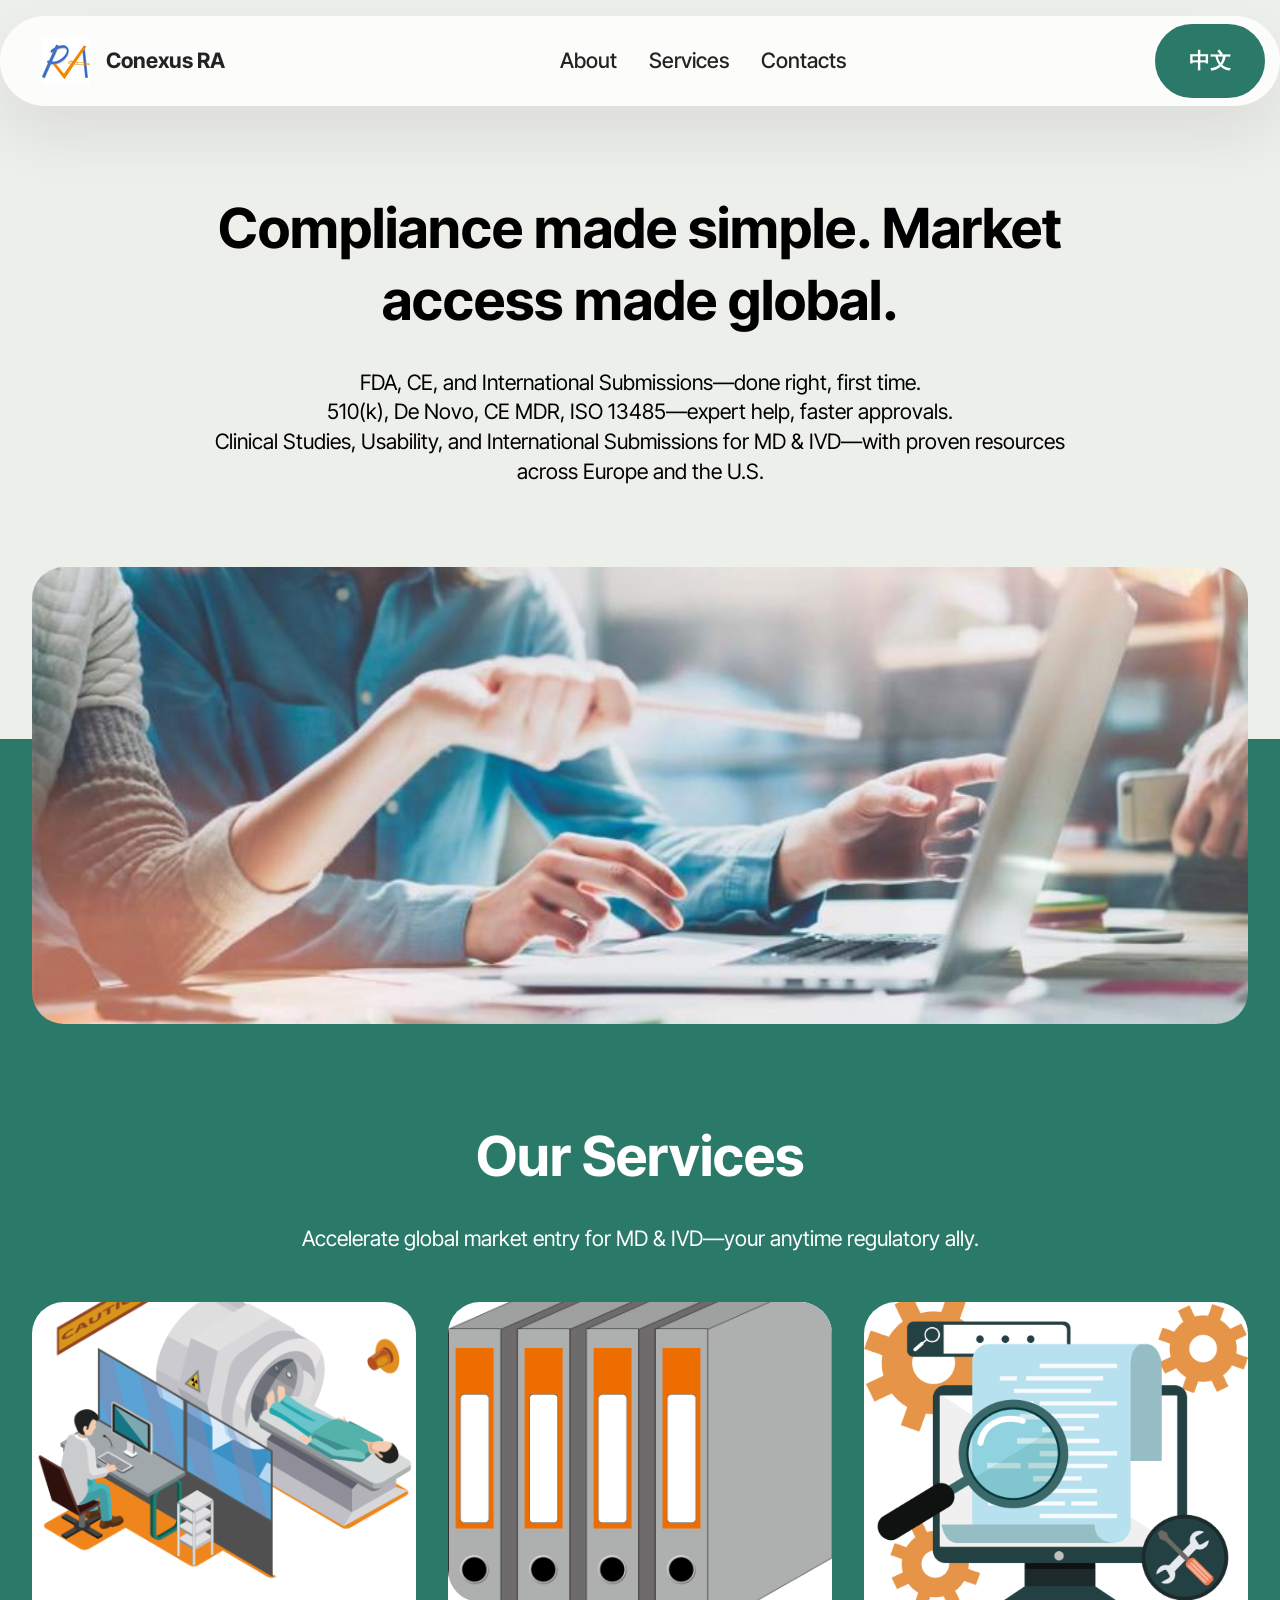
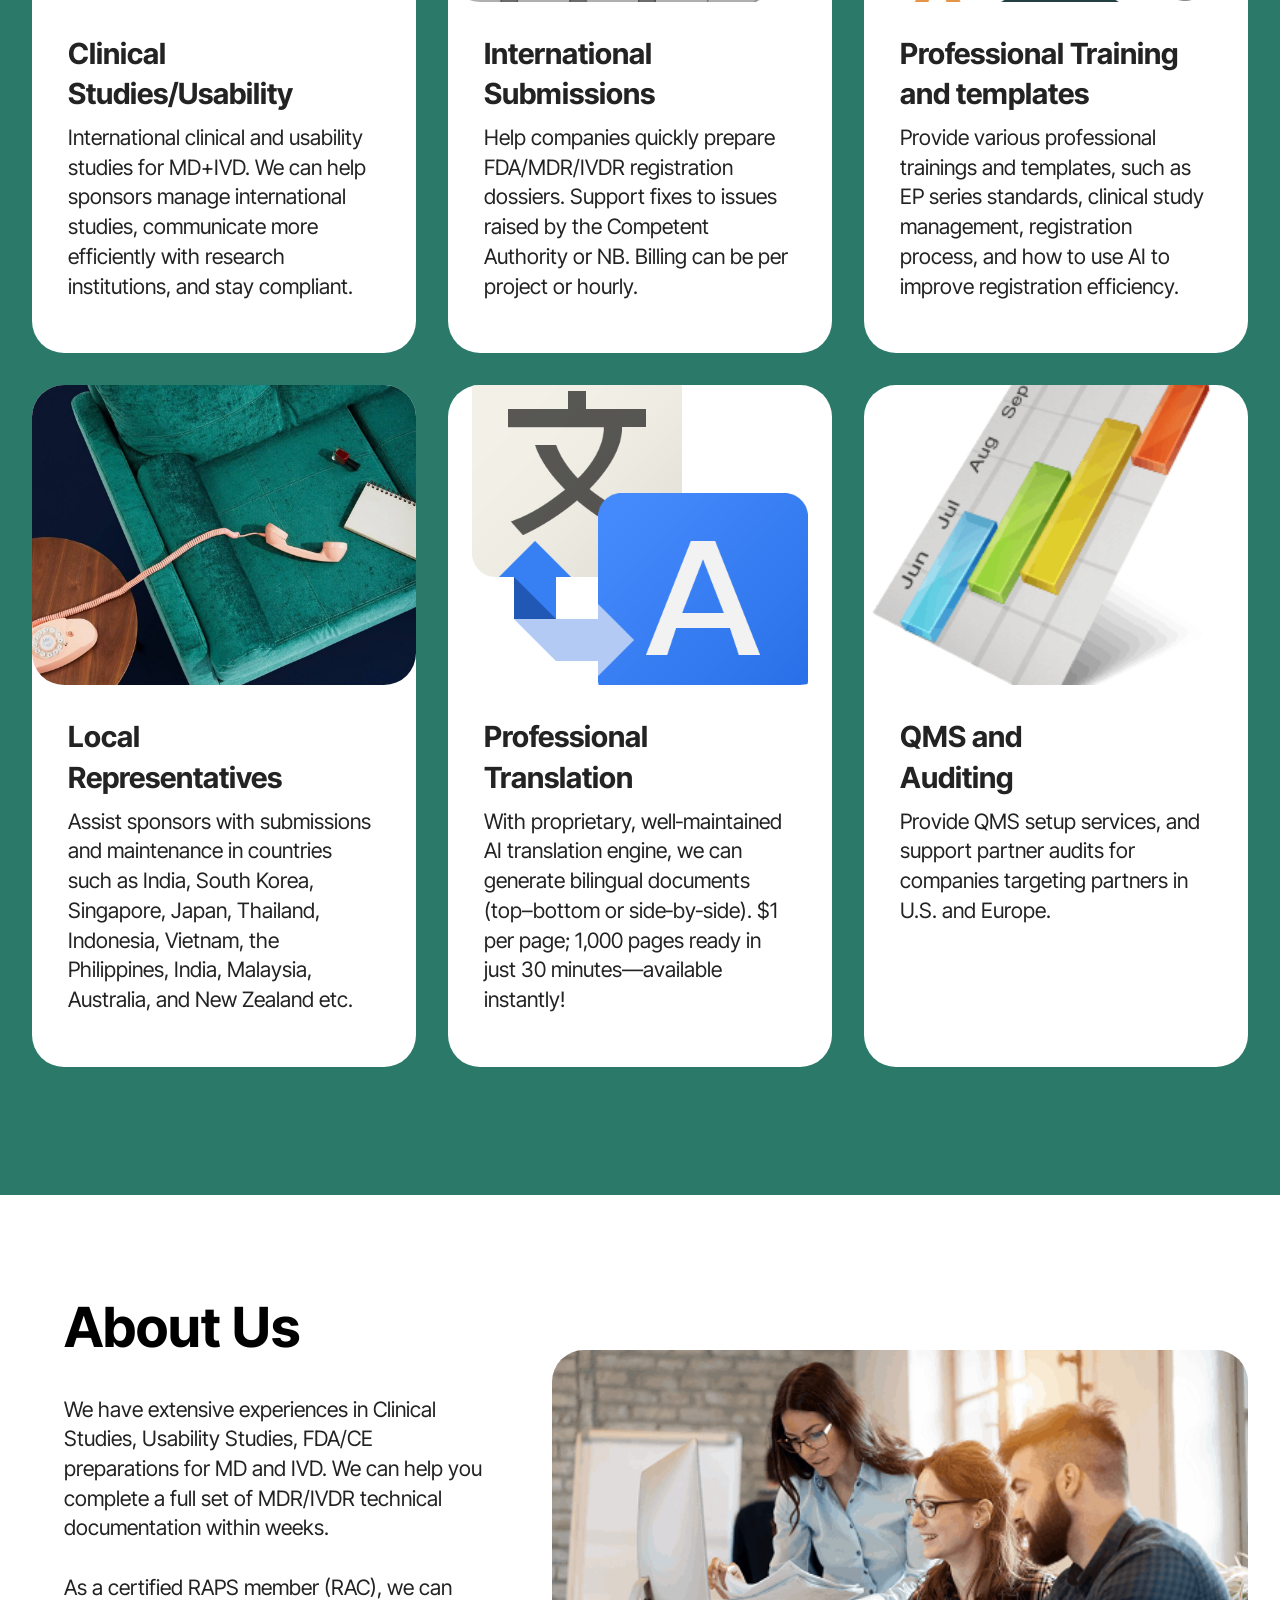
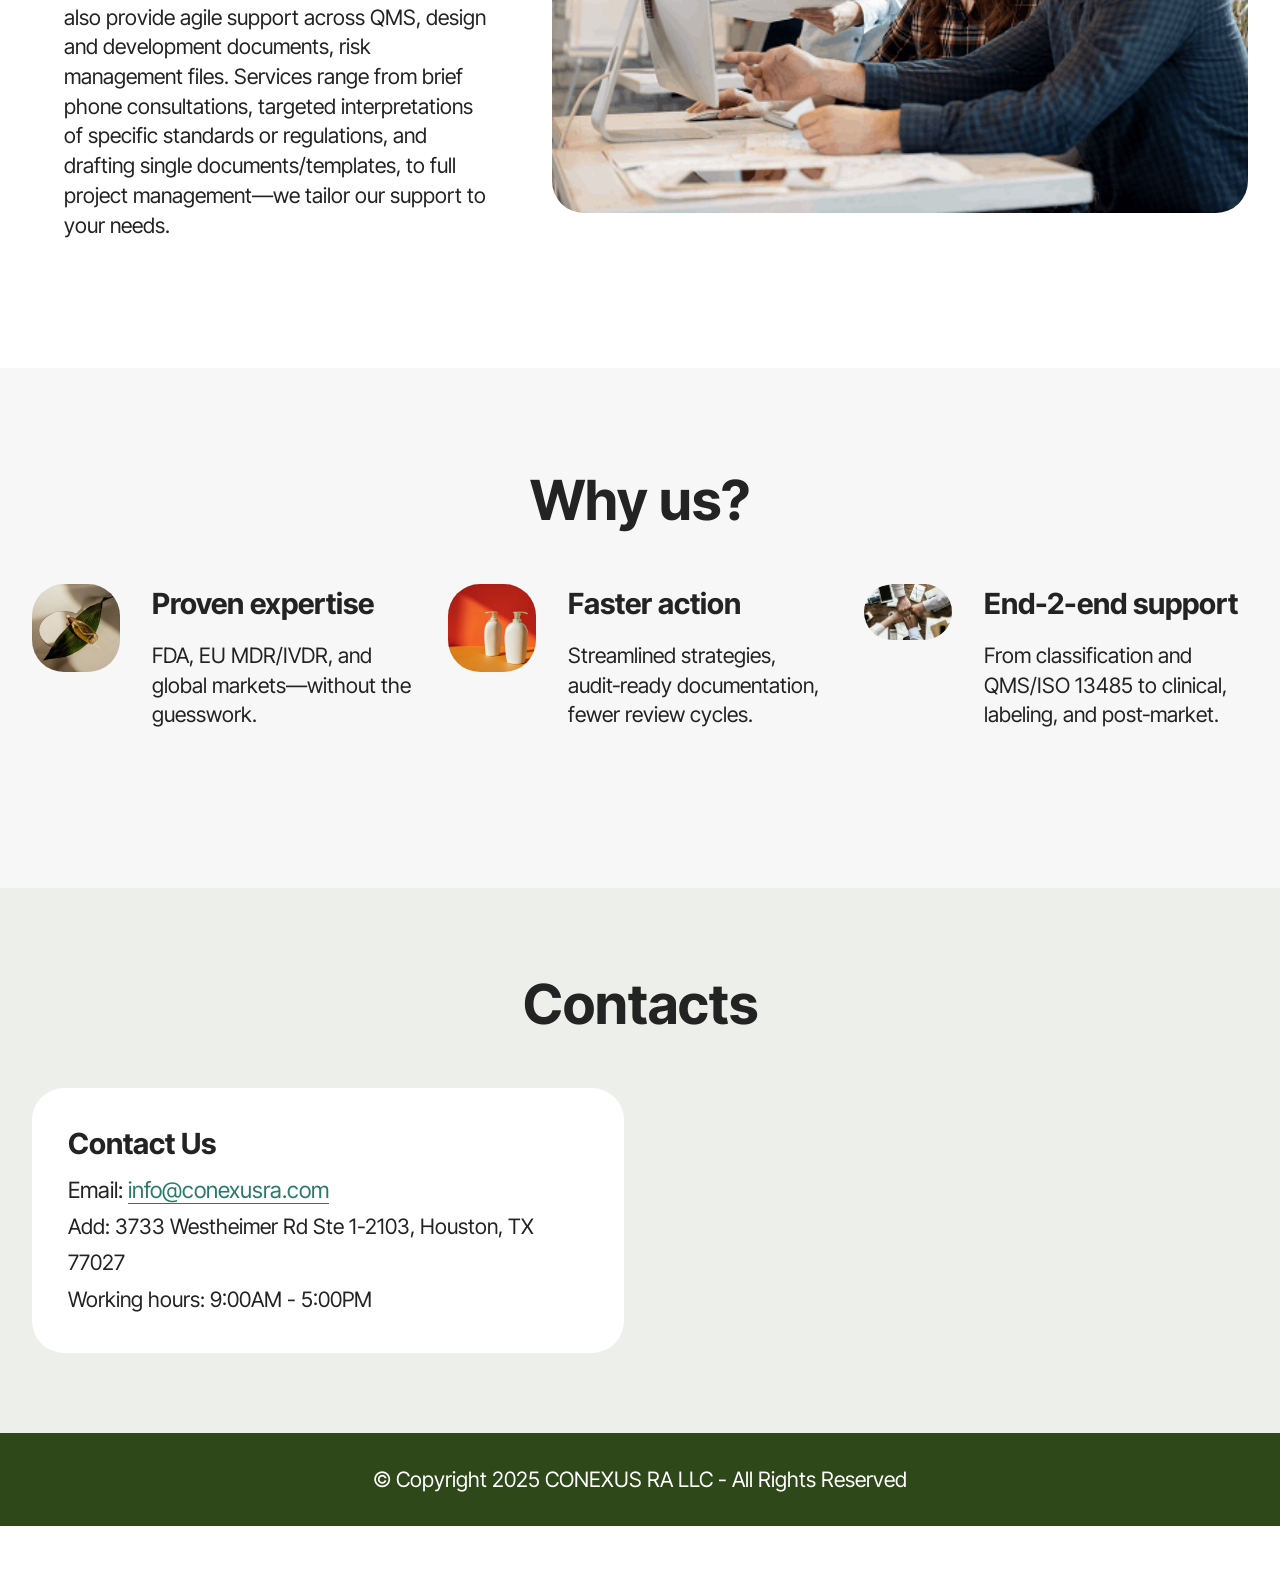
==== commit 25e83851: "V26.04.14 Update Company Address" ====
--- a/index.html
+++ b/index.html
@@ -1,10 +1,10 @@
 <!DOCTYPE html>
 <html  >
 <head>
-  <!-- Site made with Mobirise Website Builder v6.1.4, https://mobirise.com -->
+  <!-- Site made with Mobirise Website Builder v6.1.12, https://mobirise.com -->
   <meta charset="UTF-8">
   <meta http-equiv="X-UA-Compatible" content="IE=edge">
-  <meta name="generator" content="Mobirise v6.1.4, mobirise.com">
+  <meta name="generator" content="Mobirise v6.1.12, mobirise.com">
   <meta name="viewport" content="width=device-width, initial-scale=1, minimum-scale=1">
   <link rel="shortcut icon" href="assets/images/ra.ico" type="image/x-icon">
   <meta name="description" content="">
@@ -18,7 +18,7 @@
   <link rel="stylesheet" href="assets/theme/css/style.css">
   <link rel="preload" href="https://fonts.googleapis.com/css?family=Inter+Tight:100,200,300,400,500,600,700,800,900,100i,200i,300i,400i,500i,600i,700i,800i,900i&display=swap" as="style" onload="this.onload=null;this.rel='stylesheet'">
   <noscript><link rel="stylesheet" href="https://fonts.googleapis.com/css?family=Inter+Tight:100,200,300,400,500,600,700,800,900,100i,200i,300i,400i,500i,600i,700i,800i,900i&display=swap"></noscript>
-  <link rel="preload" as="style" href="assets/mobirise/css/mbr-additional.css?v=oaK8Eu"><link rel="stylesheet" href="assets/mobirise/css/mbr-additional.css?v=oaK8Eu" type="text/css">
+  <link rel="preload" as="style" href="assets/mobirise/css/mbr-additional.css?v=f1H4JQ"><link rel="stylesheet" href="assets/mobirise/css/mbr-additional.css?v=f1H4JQ" type="text/css">
 
   
   
@@ -58,7 +58,7 @@
 						<a class="nav-link link text-black text-primary display-4" href="cn.html#form02-26">Contacts</a>
 					</li></ul>
 				
-				<div class="navbar-buttons mbr-section-btn"><a class="btn btn-primary display-4" href="cn.html#header05-22">中文</a></div>
+				<div class="navbar-buttons mbr-section-btn"><a class="btn btn-primary display-4" href="https://www.conexusra.com/cn">中文</a></div>
 			</div>
 		</div>
 	</nav>
@@ -284,14 +284,14 @@
                         </h5>
                         <ul class="list mbr-fonts-style display-7">
                             <li class="mbr-text item-wrap"><span style="font-size: 1.4rem;">Email: </span><a href="mailto:info@site.com" class="text-primary" style="font-size: 1.4rem;">info@conexusra.com</a><br></li>
-                            <li class="mbr-text item-wrap">Address: 5830 E 2ND ST, STE 7000  #13861, CASPER, WY</li>
+                            <li class="mbr-text item-wrap">Add: 3733 Westheimer Rd Ste 1-2103, Houston, TX 77027</li>
                             <li class="mbr-text item-wrap">Working hours: 9:00AM - 5:00PM</li>
                         </ul>
                     </div>
                 </div>
             </div>
             <div class="map-wrapper col-md-12 col-lg-6">
-                <div class="google-map"><iframe frameborder="0" style="border:0" src="https://www.google.com/maps/embed/v1/place?key=AIzaSyAtXm0x23nRCgazjDV2Kl3GTHRP411ougQ&amp;q=5830 E 2ND ST, STE 7000 #13861, CASPER, WY" allowfullscreen=""></iframe></div>
+                <div class="google-map"><iframe frameborder="0" style="border:0" src="https://www.google.com/maps/embed/v1/place?key=AIzaSyBQ55g-IgRRgXrd803PTWDTb7kd6aAitNQ&amp;q=3733 Westheimer Rd Ste 1-2103, Houston, TX 77027 " allowfullscreen=""></iframe></div>
             </div>
         </div>
     </div>
@@ -307,12 +307,12 @@
         <div class="media-container-row align-center mbr-white">
             <div class="col-12">
                 <p class="mbr-text mb-0 mbr-fonts-style display-7">
-                    © Copyright 2025 Conexus RA - All Rights Reserved
+                    © Copyright 2025 CONEXUS RA LLC - All Rights Reserved
                 </p>
             </div>
         </div>
     </div>
-</section><section class="display-7" style="padding: 0;align-items: center;justify-content: center;flex-wrap: wrap;    align-content: center;display: flex;position: relative;height: 4rem;"><a href="https://mobiri.se/4263127" style="flex: 1 1;height: 4rem;position: absolute;width: 100%;z-index: 1;"><img alt="" style="height: 4rem;" src="[data-uri]"></a><p style="margin: 0;text-align: center;" class="display-7">&#8204;</p><a style="z-index:1" href="https://mobirise.com/builder/ai-website-creator.html">AI Website Creator</a></section><script src="assets/bootstrap/js/bootstrap.bundle.min.js"></script>  <script src="assets/smoothscroll/smooth-scroll.js"></script>  <script src="assets/ytplayer/index.js"></script>  <script src="assets/dropdown/js/navbar-dropdown.js"></script>  <script src="assets/theme/js/script.js"></script>  
+</section><section class="display-7" style="padding: 0;align-items: center;justify-content: center;flex-wrap: wrap;    align-content: center;display: flex;position: relative;height: 4rem;"><a href="https://mobiri.se/4263127" style="flex: 1 1;height: 4rem;position: absolute;width: 100%;z-index: 1;"><img alt="" style="height: 4rem;" src="[data-uri]"></a><p style="margin: 0;text-align: center;" class="display-7">&#8204;</p><a style="z-index:1" href="https://mobirise.com/drag-drop-website-builder.html">Drag and Drop Website Builder</a></section><script src="assets/bootstrap/js/bootstrap.bundle.min.js"></script>  <script src="assets/smoothscroll/smooth-scroll.js"></script>  <script src="assets/ytplayer/index.js"></script>  <script src="assets/dropdown/js/navbar-dropdown.js"></script>  <script src="assets/theme/js/script.js"></script>  
   
   
   <input name="animation" type="hidden">
--- a/assets/web/assets/mobirise-icons2/mobirise2.css
+++ b/assets/web/assets/mobirise-icons2/mobirise2.css
@@ -0,0 +1,499 @@
+@font-face {
+  font-family: 'Moririse2';
+  font-display: swap;
+  src:  url('mobirise2.eot?f2bix4');
+  src:  url('mobirise2.eot?f2bix4#iefix') format('embedded-opentype'),
+    url('mobirise2.woff2?f2bix4') format('woff2'),
+    url('mobirise2.woff?f2bix4') format('woff'),
+    url('mobirise2.ttf?f2bix4') format('truetype'),
+    url('mobirise2.svg?f2bix4#mobirise2') format('svg');
+  font-weight: normal;
+  font-style: normal;
+}
+
+[class^="mobi-"], [class*=" mobi-"] {
+  /* use !important to prevent issues with browser extensions that change fonts */
+  font-family: 'Moririse2' !important;
+  speak: none;
+  font-style: normal;
+  font-weight: normal;
+  font-variant: normal;
+  text-transform: none;
+  line-height: 1;
+
+  /* Better Font Rendering =========== */
+  -webkit-font-smoothing: antialiased;
+  -moz-osx-font-smoothing: grayscale;
+}
+
+.mobi-mbri-add-submenu:before {
+  content: "\e900";
+}
+.mobi-mbri-alert:before {
+  content: "\e901";
+}
+.mobi-mbri-align-center:before {
+  content: "\e902";
+}
+.mobi-mbri-align-justify:before {
+  content: "\e903";
+}
+.mobi-mbri-align-left:before {
+  content: "\e904";
+}
+.mobi-mbri-align-right:before {
+  content: "\e905";
+}
+.mobi-mbri-android:before {
+  content: "\e906";
+}
+.mobi-mbri-apple:before {
+  content: "\e907";
+}
+.mobi-mbri-arrow-down:before {
+  content: "\e908";
+}
+.mobi-mbri-arrow-next:before {
+  content: "\e909";
+}
+.mobi-mbri-arrow-prev:before {
+  content: "\e90a";
+}
+.mobi-mbri-arrow-up:before {
+  content: "\e90b";
+}
+.mobi-mbri-bold:before {
+  content: "\e90c";
+}
+.mobi-mbri-bookmark:before {
+  content: "\e90d";
+}
+.mobi-mbri-bootstrap:before {
+  content: "\e90e";
+}
+.mobi-mbri-briefcase:before {
+  content: "\e90f";
+}
+.mobi-mbri-browse:before {
+  content: "\e910";
+}
+.mobi-mbri-bulleted-list:before {
+  content: "\e911";
+}
+.mobi-mbri-calendar:before {
+  content: "\e912";
+}
+.mobi-mbri-camera:before {
+  content: "\e913";
+}
+.mobi-mbri-cart-add:before {
+  content: "\e914";
+}
+.mobi-mbri-cart-full:before {
+  content: "\e915";
+}
+.mobi-mbri-cash:before {
+  content: "\e916";
+}
+.mobi-mbri-change-style:before {
+  content: "\e917";
+}
+.mobi-mbri-chat:before {
+  content: "\e918";
+}
+.mobi-mbri-clock:before {
+  content: "\e919";
+}
+.mobi-mbri-close:before {
+  content: "\e91a";
+}
+.mobi-mbri-cloud:before {
+  content: "\e91b";
+}
+.mobi-mbri-code:before {
+  content: "\e91c";
+}
+.mobi-mbri-contact-form:before {
+  content: "\e91d";
+}
+.mobi-mbri-credit-card:before {
+  content: "\e91e";
+}
+.mobi-mbri-cursor-click:before {
+  content: "\e91f";
+}
+.mobi-mbri-cust-feedback:before {
+  content: "\e920";
+}
+.mobi-mbri-database:before {
+  content: "\e921";
+}
+.mobi-mbri-delivery:before {
+  content: "\e922";
+}
+.mobi-mbri-desktop:before {
+  content: "\e923";
+}
+.mobi-mbri-devices:before {
+  content: "\e924";
+}
+.mobi-mbri-down:before {
+  content: "\e925";
+}
+.mobi-mbri-download-2:before {
+  content: "\e926";
+}
+.mobi-mbri-download:before {
+  content: "\e927";
+}
+.mobi-mbri-drag-n-drop-2:before {
+  content: "\e928";
+}
+.mobi-mbri-drag-n-drop:before {
+  content: "\e929";
+}
+.mobi-mbri-edit-2:before {
+  content: "\e92a";
+}
+.mobi-mbri-edit:before {
+  content: "\e92b";
+}
+.mobi-mbri-error:before {
+  content: "\e92c";
+}
+.mobi-mbri-extension:before {
+  content: "\e92d";
+}
+.mobi-mbri-features:before {
+  content: "\e92e";
+}
+.mobi-mbri-file:before {
+  content: "\e92f";
+}
+.mobi-mbri-flag:before {
+  content: "\e930";
+}
+.mobi-mbri-folder:before {
+  content: "\e931";
+}
+.mobi-mbri-gift:before {
+  content: "\e932";
+}
+.mobi-mbri-github:before {
+  content: "\e933";
+}
+.mobi-mbri-globe-2:before {
+  content: "\e934";
+}
+.mobi-mbri-globe:before {
+  content: "\e935";
+}
+.mobi-mbri-growing-chart:before {
+  content: "\e936";
+}
+.mobi-mbri-hearth:before {
+  content: "\e937";
+}
+.mobi-mbri-help:before {
+  content: "\e938";
+}
+.mobi-mbri-home:before {
+  content: "\e939";
+}
+.mobi-mbri-hot-cup:before {
+  content: "\e93a";
+}
+.mobi-mbri-idea:before {
+  content: "\e93b";
+}
+.mobi-mbri-image-gallery:before {
+  content: "\e93c";
+}
+.mobi-mbri-image-slider:before {
+  content: "\e93d";
+}
+.mobi-mbri-info:before {
+  content: "\e93e";
+}
+.mobi-mbri-italic:before {
+  content: "\e93f";
+}
+.mobi-mbri-key:before {
+  content: "\e940";
+}
+.mobi-mbri-laptop:before {
+  content: "\e941";
+}
+.mobi-mbri-layers:before {
+  content: "\e942";
+}
+.mobi-mbri-left-right:before {
+  content: "\e943";
+}
+.mobi-mbri-left:before {
+  content: "\e944";
+}
+.mobi-mbri-letter:before {
+  content: "\e945";
+}
+.mobi-mbri-like:before {
+  content: "\e946";
+}
+.mobi-mbri-link:before {
+  content: "\e947";
+}
+.mobi-mbri-lock:before {
+  content: "\e948";
+}
+.mobi-mbri-login:before {
+  content: "\e949";
+}
+.mobi-mbri-logout:before {
+  content: "\e94a";
+}
+.mobi-mbri-magic-stick:before {
+  content: "\e94b";
+}
+.mobi-mbri-map-pin:before {
+  content: "\e94c";
+}
+.mobi-mbri-menu:before {
+  content: "\e94d";
+}
+.mobi-mbri-mobile-2:before {
+  content: "\e94e";
+}
+.mobi-mbri-mobile-horizontal:before {
+  content: "\e94f";
+}
+.mobi-mbri-mobile:before {
+  content: "\e950";
+}
+.mobi-mbri-mobirise:before {
+  content: "\e951";
+}
+.mobi-mbri-more-horizontal:before {
+  content: "\e952";
+}
+.mobi-mbri-more-vertical:before {
+  content: "\e953";
+}
+.mobi-mbri-music:before {
+  content: "\e954";
+}
+.mobi-mbri-new-file:before {
+  content: "\e955";
+}
+.mobi-mbri-numbered-list:before {
+  content: "\e956";
+}
+.mobi-mbri-opened-folder:before {
+  content: "\e957";
+}
+.mobi-mbri-pages:before {
+  content: "\e958";
+}
+.mobi-mbri-paper-plane:before {
+  content: "\e959";
+}
+.mobi-mbri-paperclip:before {
+  content: "\e95a";
+}
+.mobi-mbri-phone:before {
+  content: "\e95b";
+}
+.mobi-mbri-photo:before {
+  content: "\e95c";
+}
+.mobi-mbri-photos:before {
+  content: "\e95d";
+}
+.mobi-mbri-pin:before {
+  content: "\e95e";
+}
+.mobi-mbri-play:before {
+  content: "\e95f";
+}
+.mobi-mbri-plus:before {
+  content: "\e960";
+}
+.mobi-mbri-preview:before {
+  content: "\e961";
+}
+.mobi-mbri-print:before {
+  content: "\e962";
+}
+.mobi-mbri-protect:before {
+  content: "\e963";
+}
+.mobi-mbri-question:before {
+  content: "\e964";
+}
+.mobi-mbri-quote-left:before {
+  content: "\e965";
+}
+.mobi-mbri-quote-right:before {
+  content: "\e966";
+}
+.mobi-mbri-redo:before {
+  content: "\e967";
+}
+.mobi-mbri-refresh:before {
+  content: "\e968";
+}
+.mobi-mbri-responsive-2:before {
+  content: "\e969";
+}
+.mobi-mbri-responsive:before {
+  content: "\e96a";
+}
+.mobi-mbri-right:before {
+  content: "\e96b";
+}
+.mobi-mbri-rocket:before {
+  content: "\e96c";
+}
+.mobi-mbri-sad-face:before {
+  content: "\e96d";
+}
+.mobi-mbri-sale:before {
+  content: "\e96e";
+}
+.mobi-mbri-save:before {
+  content: "\e96f";
+}
+.mobi-mbri-search:before {
+  content: "\e970";
+}
+.mobi-mbri-setting-2:before {
+  content: "\e971";
+}
+.mobi-mbri-setting-3:before {
+  content: "\e972";
+}
+.mobi-mbri-setting:before {
+  content: "\e973";
+}
+.mobi-mbri-share:before {
+  content: "\e974";
+}
+.mobi-mbri-shopping-bag:before {
+  content: "\e975";
+}
+.mobi-mbri-shopping-basket:before {
+  content: "\e976";
+}
+.mobi-mbri-shopping-cart:before {
+  content: "\e977";
+}
+.mobi-mbri-sites:before {
+  content: "\e978";
+}
+.mobi-mbri-smile-face:before {
+  content: "\e979";
+}
+.mobi-mbri-speed:before {
+  content: "\e97a";
+}
+.mobi-mbri-star:before {
+  content: "\e97b";
+}
+.mobi-mbri-success:before {
+  content: "\e97c";
+}
+.mobi-mbri-sun:before {
+  content: "\e97d";
+}
+.mobi-mbri-sun2:before {
+  content: "\e97e";
+}
+.mobi-mbri-tablet-vertical:before {
+  content: "\e97f";
+}
+.mobi-mbri-tablet:before {
+  content: "\e980";
+}
+.mobi-mbri-target:before {
+  content: "\e981";
+}
+.mobi-mbri-timer:before {
+  content: "\e982";
+}
+.mobi-mbri-to-ftp:before {
+  content: "\e983";
+}
+.mobi-mbri-to-local-drive:before {
+  content: "\e984";
+}
+.mobi-mbri-touch-swipe:before {
+  content: "\e985";
+}
+.mobi-mbri-touch:before {
+  content: "\e986";
+}
+.mobi-mbri-trash:before {
+  content: "\e987";
+}
+.mobi-mbri-underline:before {
+  content: "\e988";
+}
+.mobi-mbri-undo:before {
+  content: "\e989";
+}
+.mobi-mbri-unlink:before {
+  content: "\e98a";
+}
+.mobi-mbri-unlock:before {
+  content: "\e98b";
+}
+.mobi-mbri-up-down:before {
+  content: "\e98c";
+}
+.mobi-mbri-up:before {
+  content: "\e98d";
+}
+.mobi-mbri-update:before {
+  content: "\e98e";
+}
+.mobi-mbri-upload-2:before {
+  content: "\e98f";
+}
+.mobi-mbri-upload:before {
+  content: "\e990";
+}
+.mobi-mbri-user-2:before {
+  content: "\e991";
+}
+.mobi-mbri-user:before {
+  content: "\e992";
+}
+.mobi-mbri-users:before {
+  content: "\e993";
+}
+.mobi-mbri-video-play:before {
+  content: "\e994";
+}
+.mobi-mbri-video:before {
+  content: "\e995";
+}
+.mobi-mbri-watch:before {
+  content: "\e996";
+}
+.mobi-mbri-website-theme-2:before {
+  content: "\e997";
+}
+.mobi-mbri-website-theme:before {
+  content: "\e998";
+}
+.mobi-mbri-wifi:before {
+  content: "\e999";
+}
+.mobi-mbri-windows:before {
+  content: "\e99a";
+}
+.mobi-mbri-zoom-in:before {
+  content: "\e99b";
+}
+.mobi-mbri-zoom-out:before {
+  content: "\e99c";
+}
--- a/assets/mobirise/css/mbr-additional.css
+++ b/assets/mobirise/css/mbr-additional.css
@@ -10,7 +10,8 @@
 .slide-content,
 .plan,
 .card,
-.item-wrapper {
+.item-wrapper,
+.item-wrapper .mbr-overlay {
   border-radius: 2rem !important;
 }
 .video-wrapper {
--- a/assets/mobirise/css/mbr-additional.css
+++ b/assets/mobirise/css/mbr-additional.css
@@ -10,7 +10,8 @@
 .slide-content,
 .plan,
 .card,
-.item-wrapper {
+.item-wrapper,
+.item-wrapper .mbr-overlay {
   border-radius: 2rem !important;
 }
 .video-wrapper {
